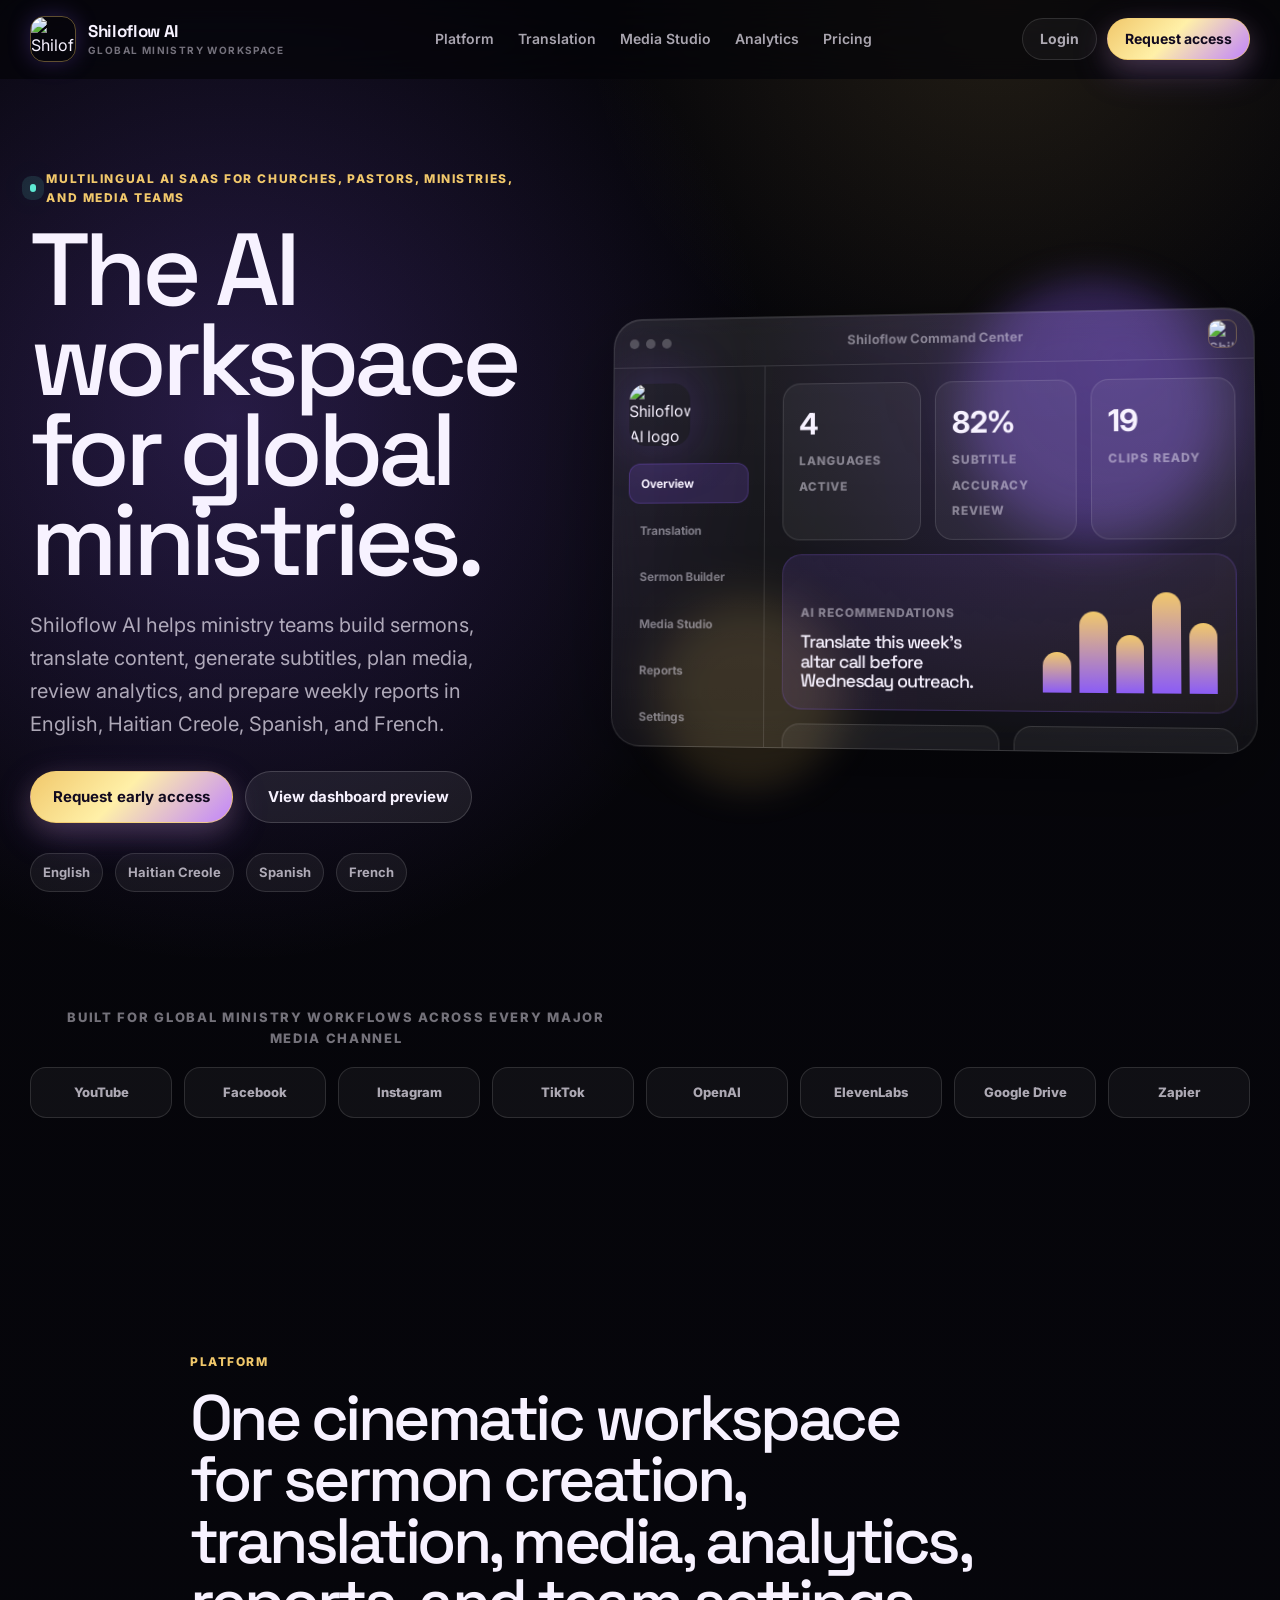
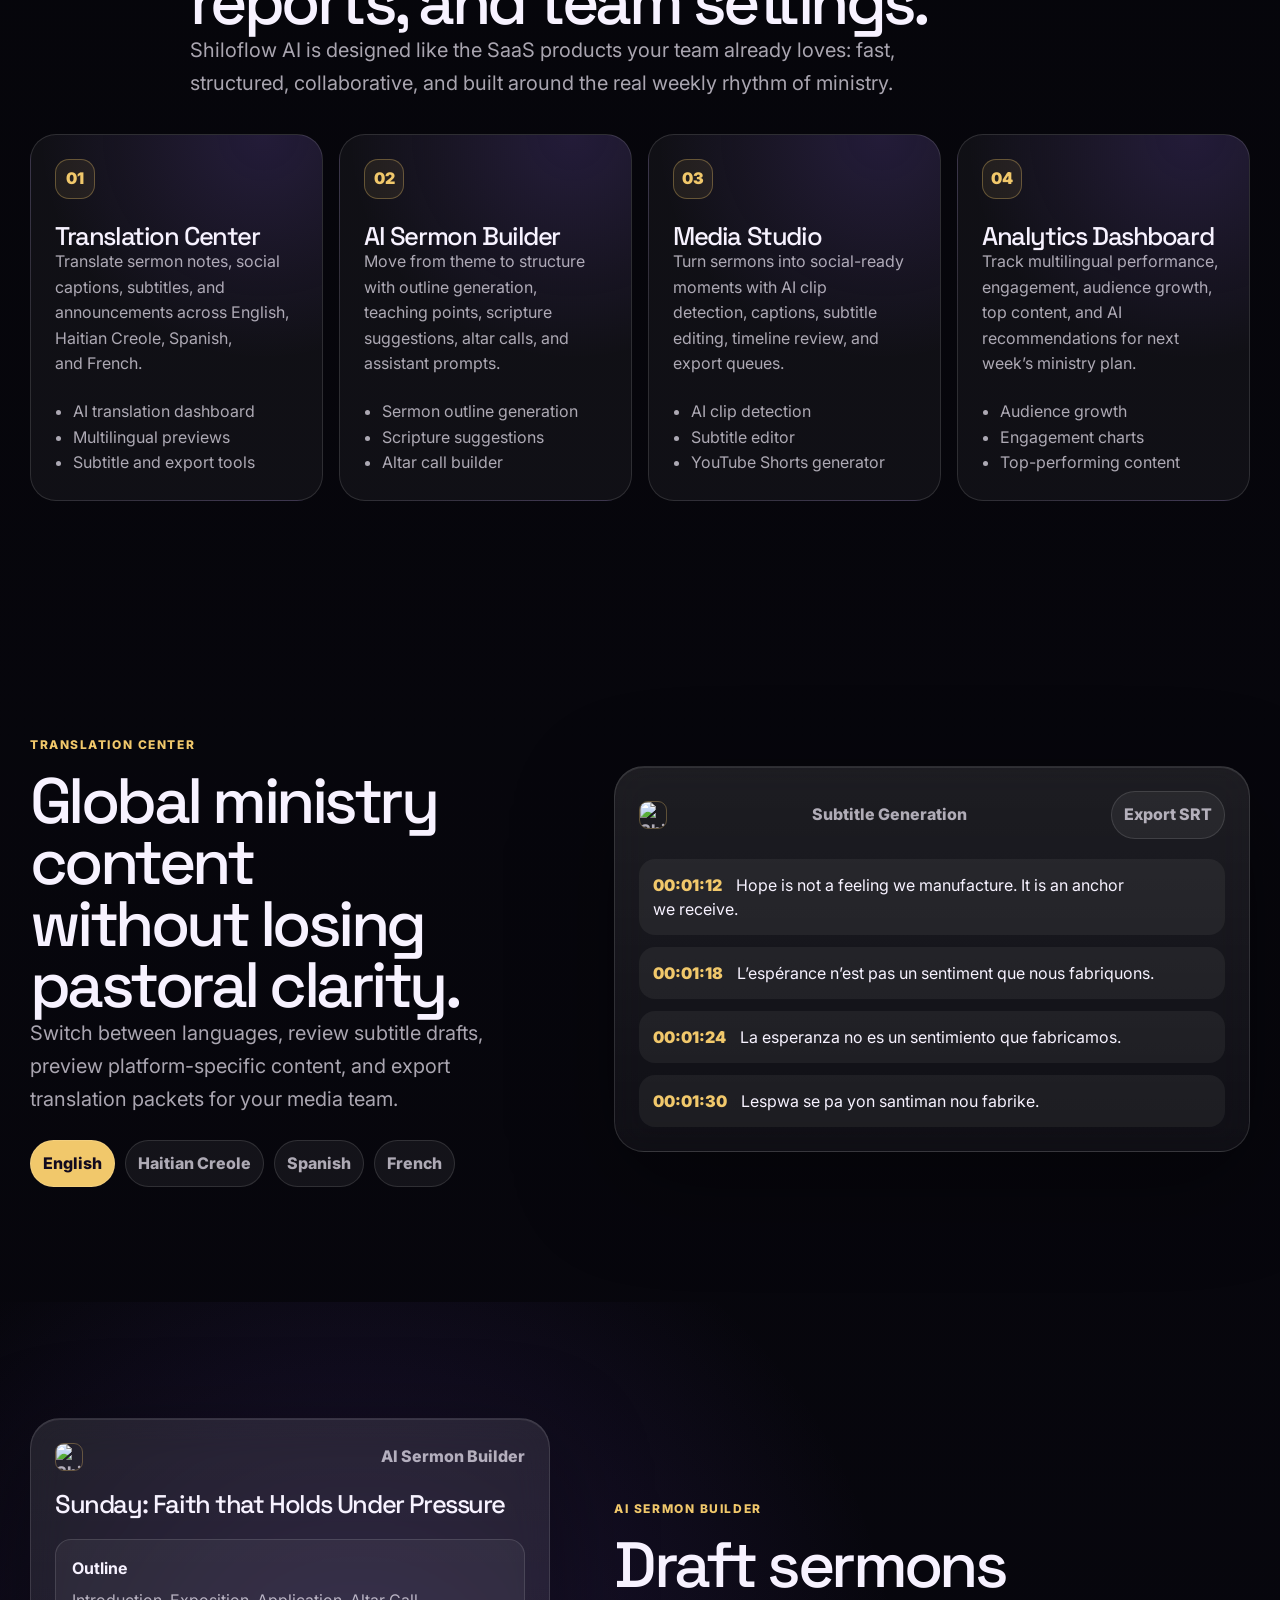
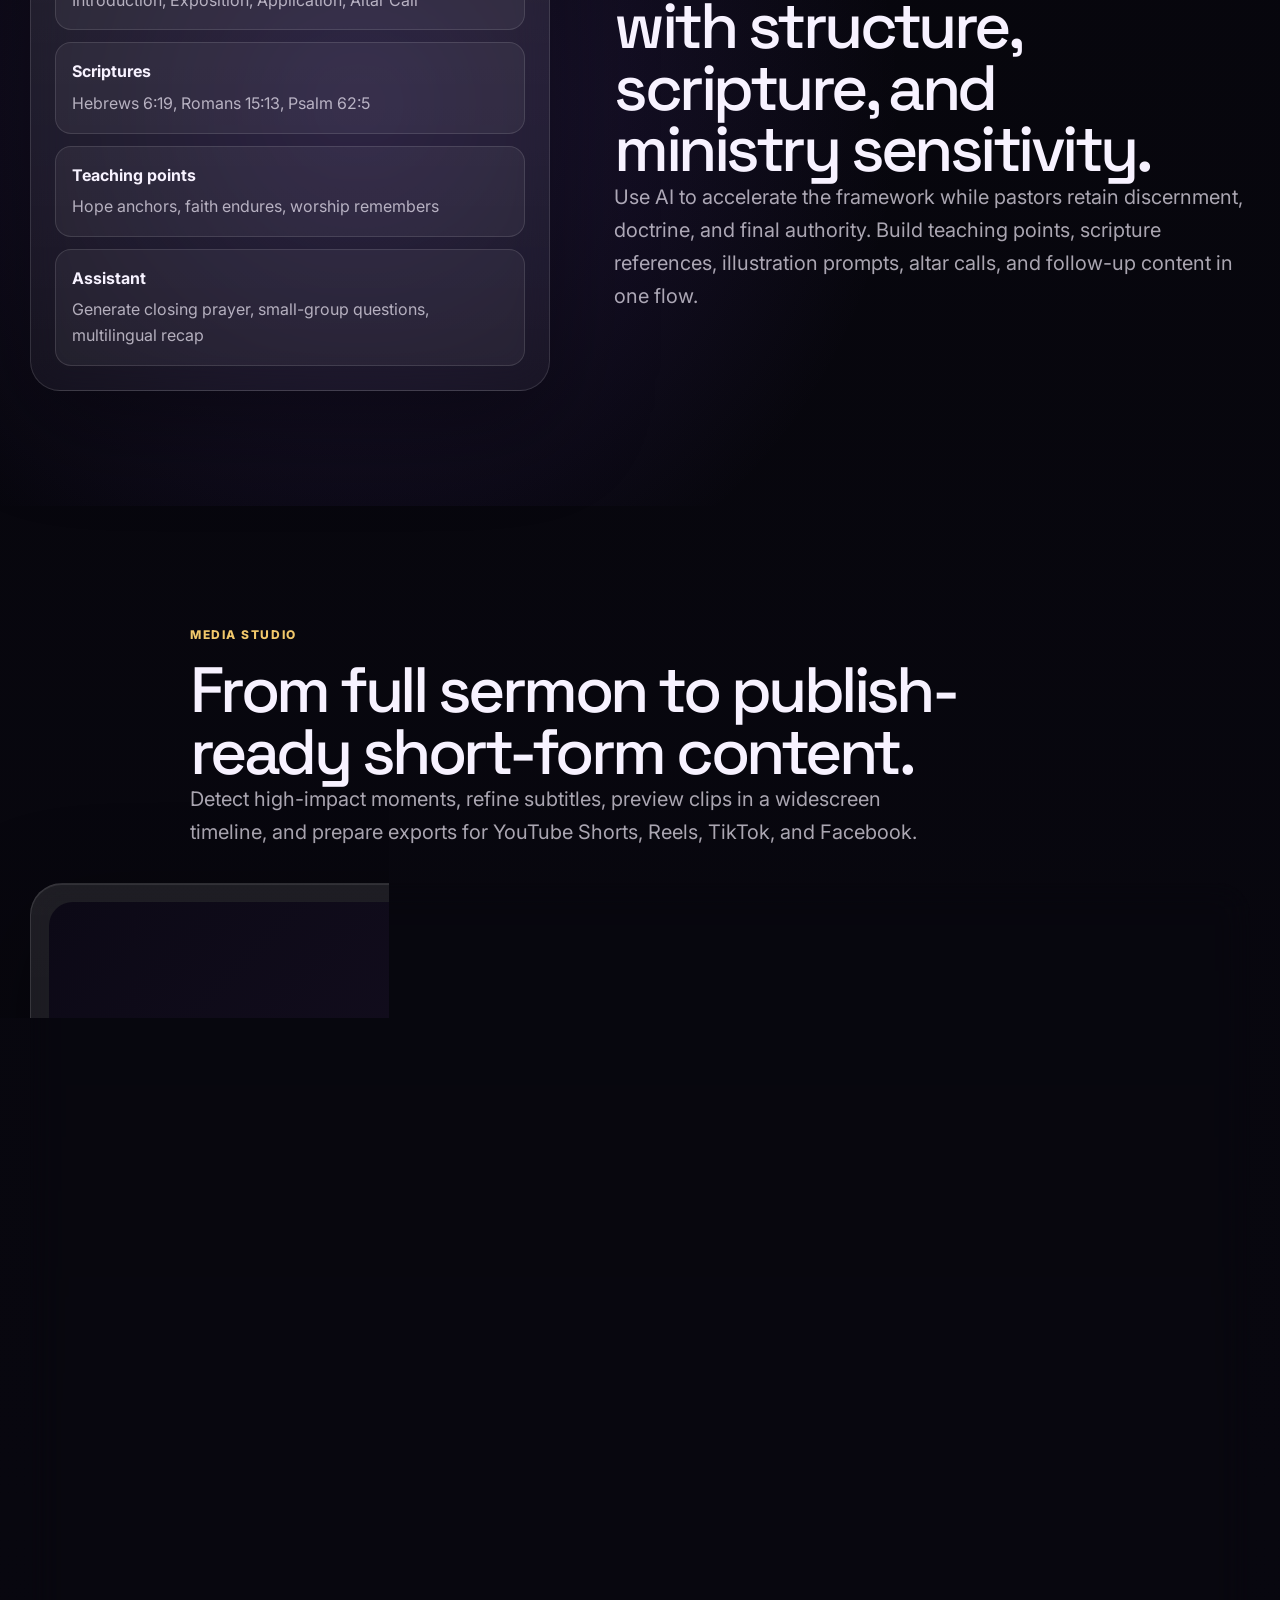
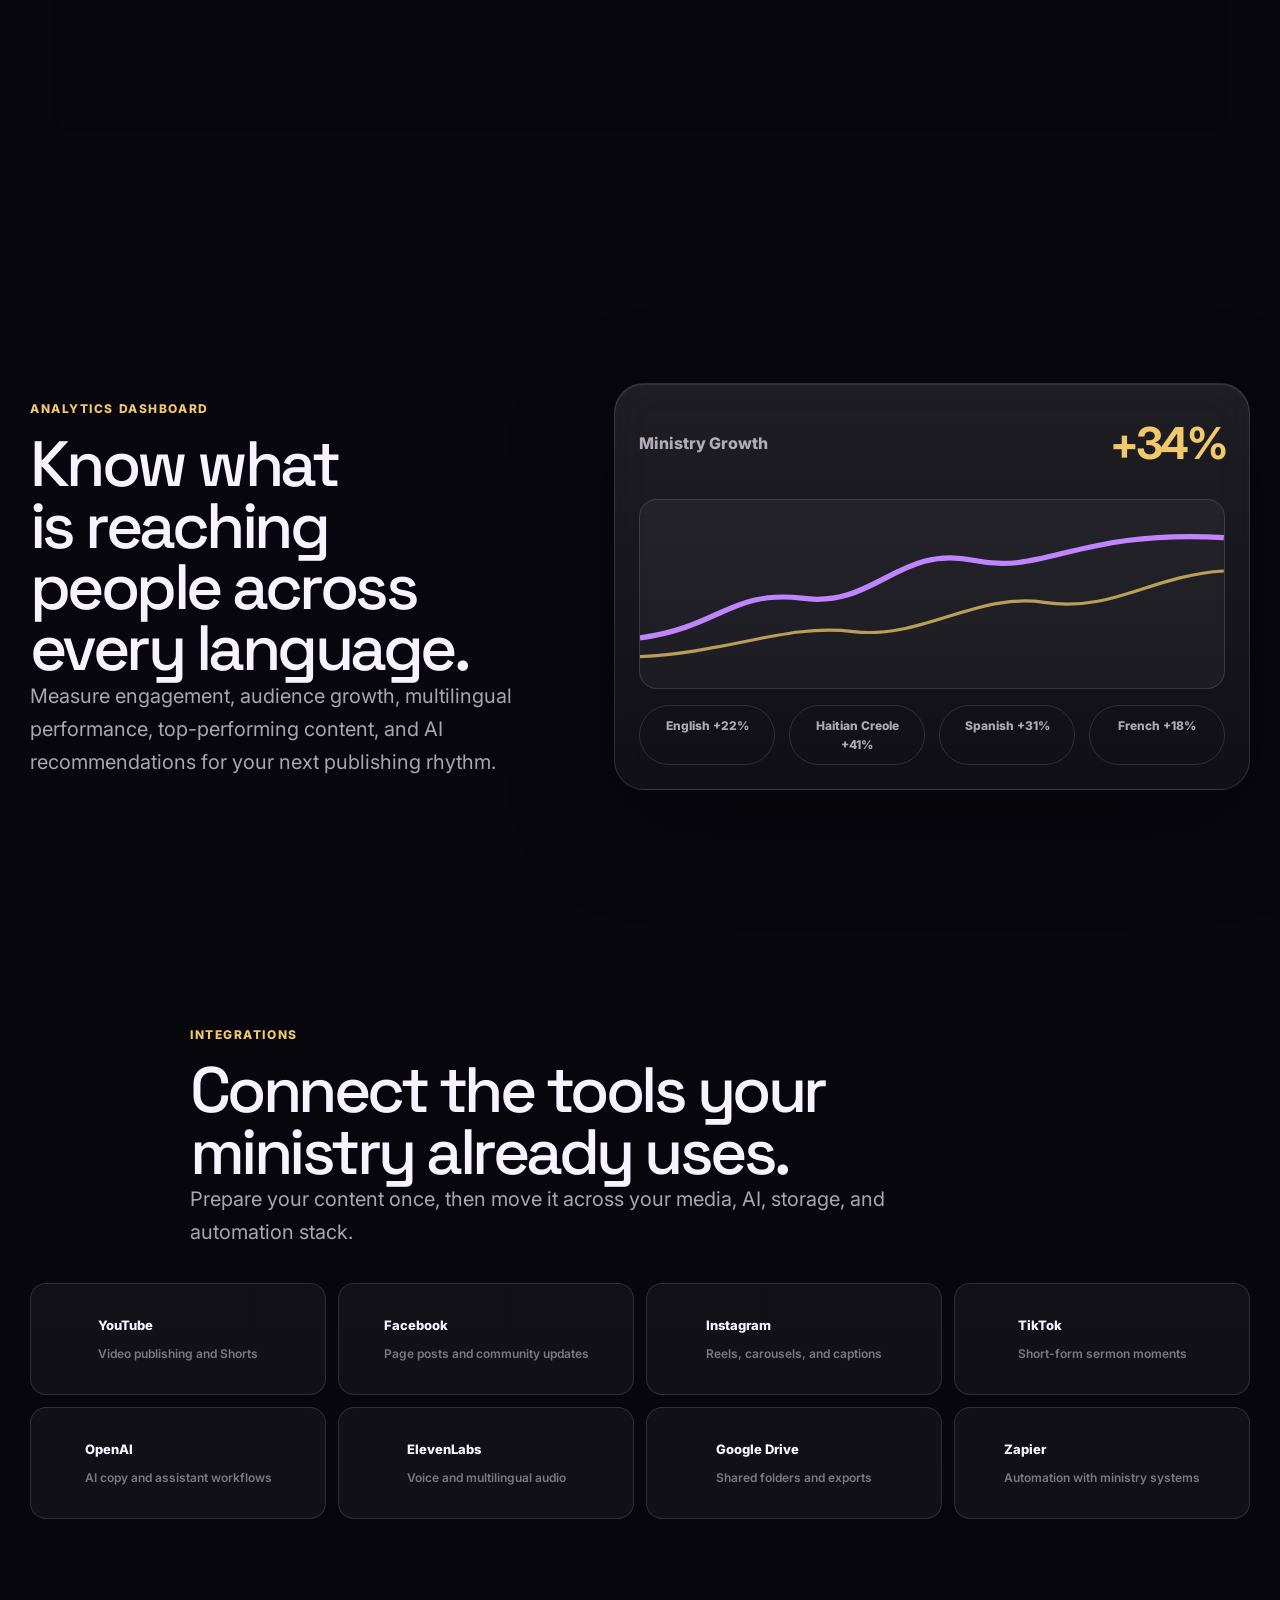
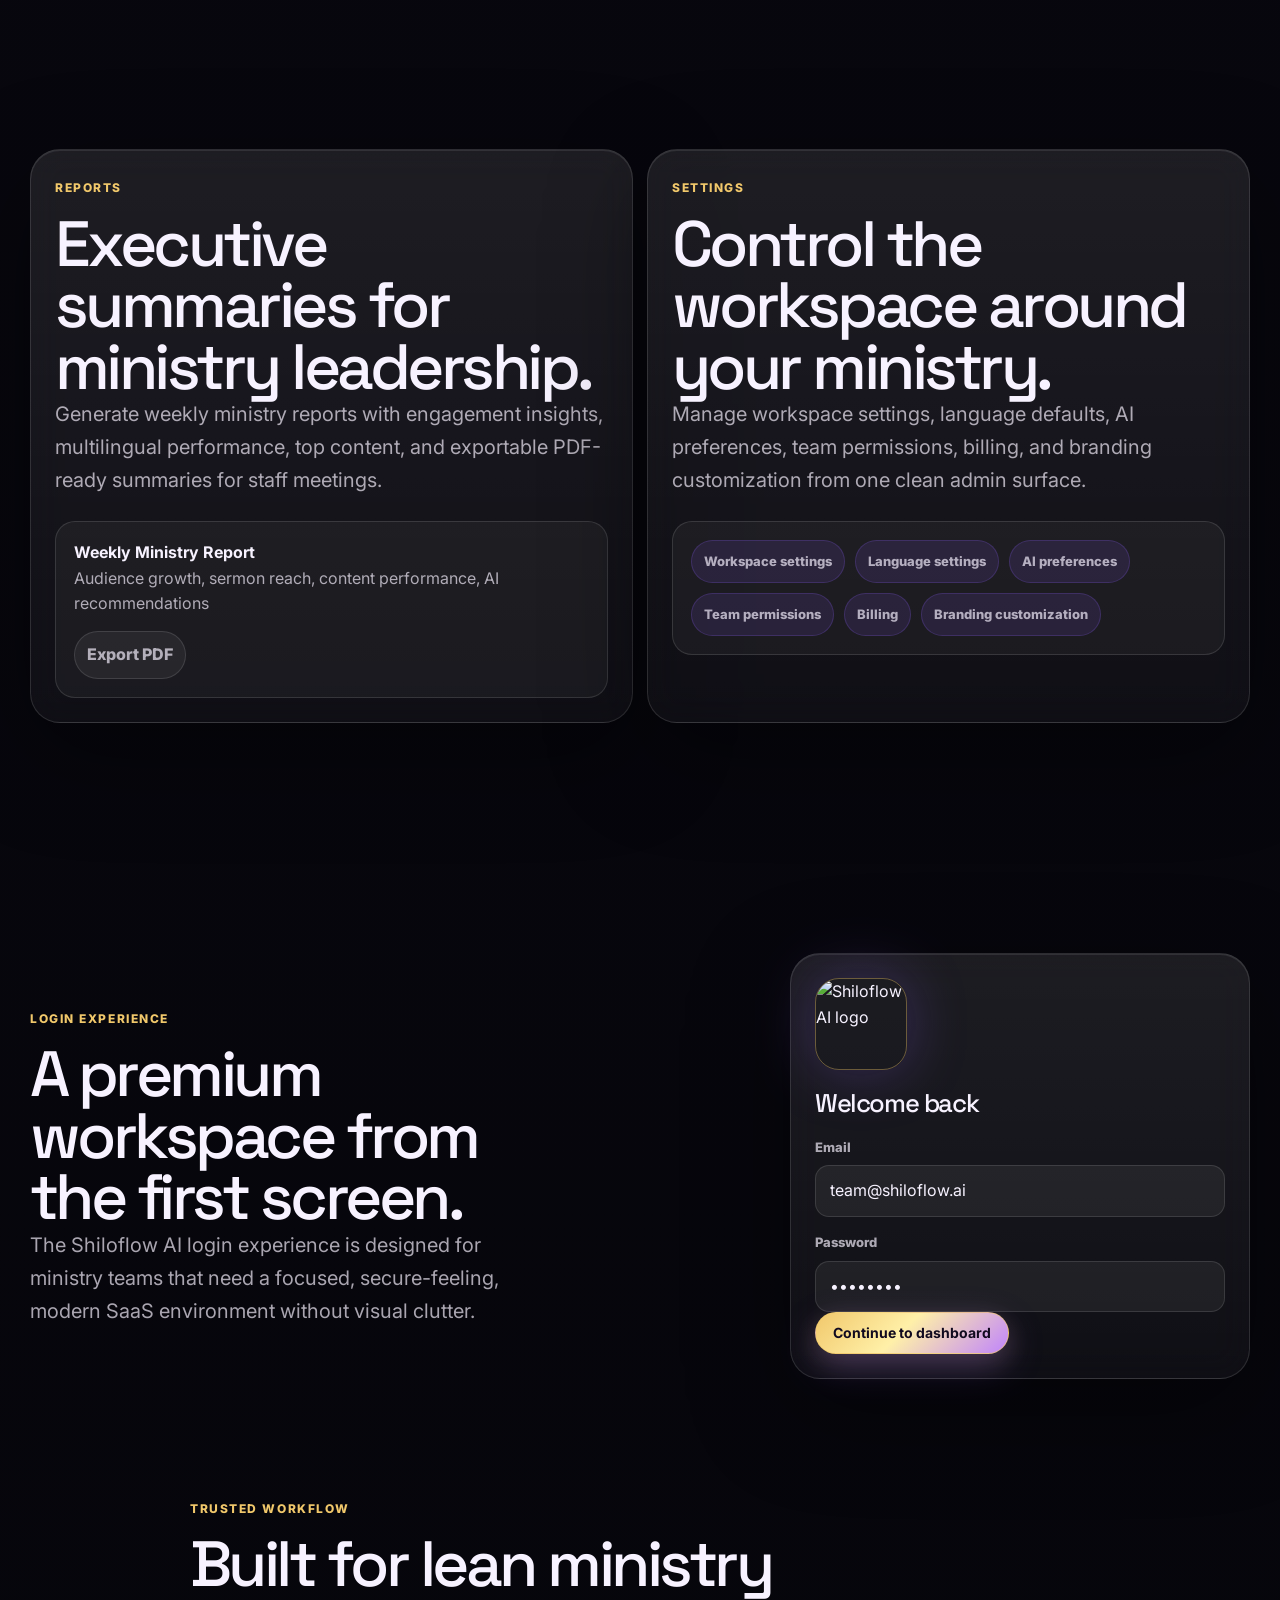
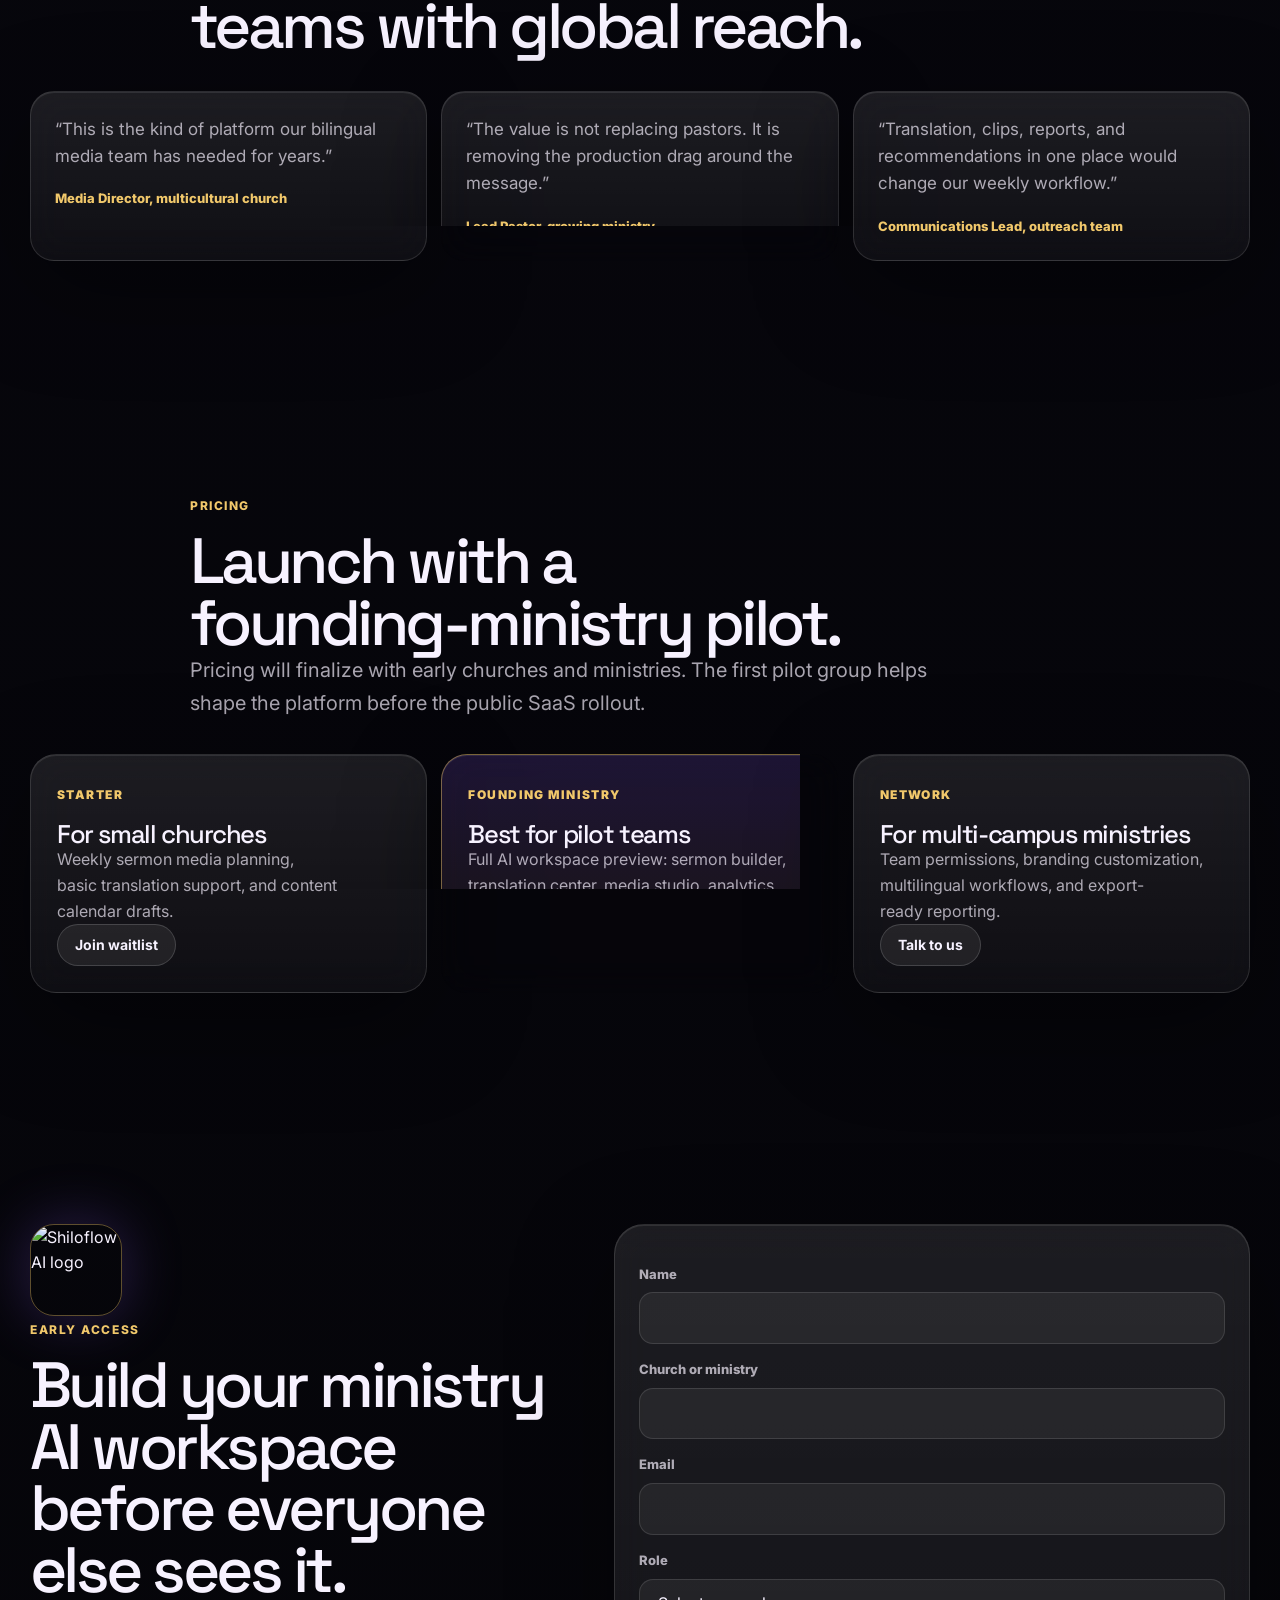
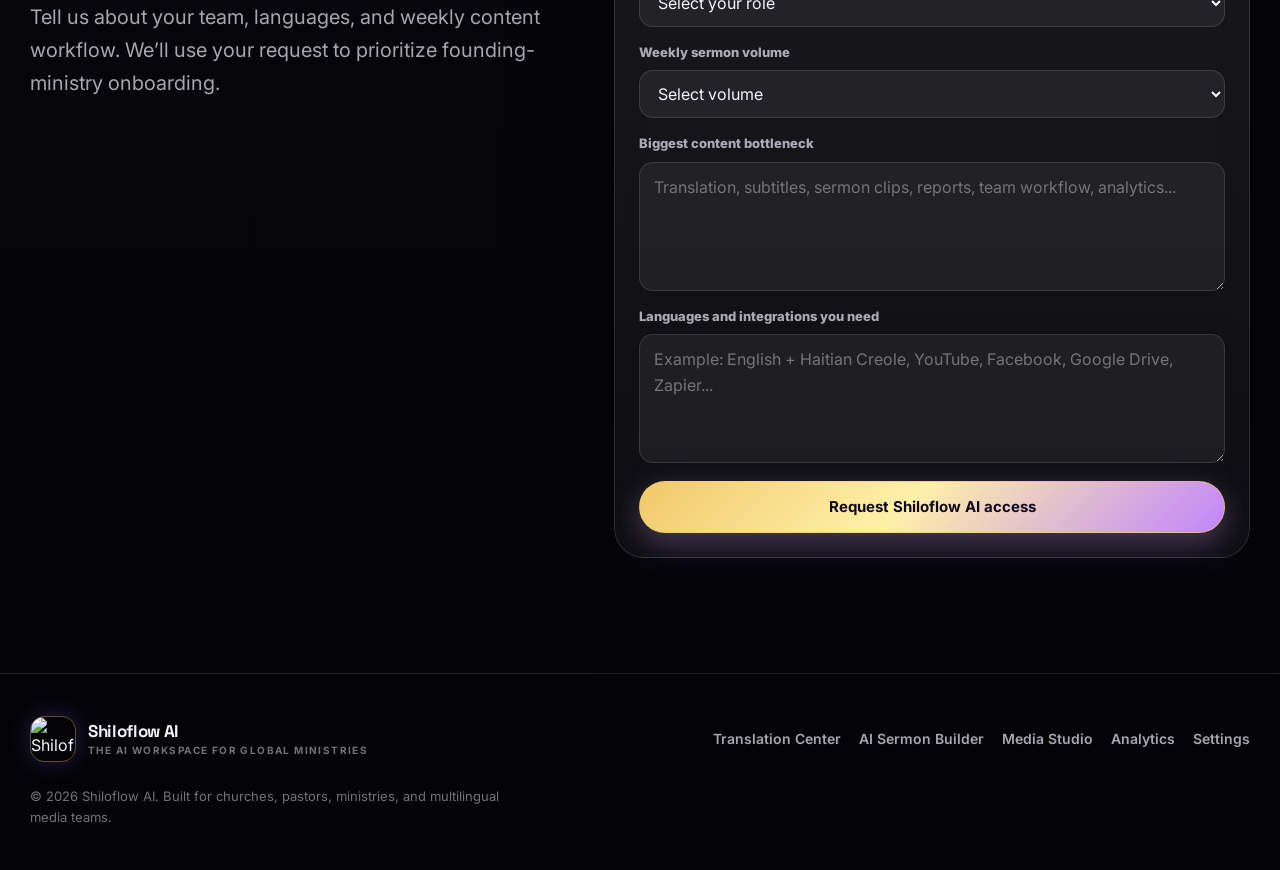
==== index.html @ 9926e029 "Add files via upload" ====
<!doctype html>
<html lang="en" data-theme="dark">
  <head>
    <meta charset="utf-8" />
    <meta name="viewport" content="width=device-width, initial-scale=1, viewport-fit=cover" />
    <meta name="color-scheme" content="dark" />

    <title>Shiloflow AI — The AI Workspace for Global Ministries</title>
    <meta
      name="description"
      content="Shiloflow AI is a premium multilingual AI SaaS platform for churches, pastors, ministries, and media teams."
    />
    <meta name="theme-color" content="#050509" />

    <meta property="og:type" content="website" />
    <meta property="og:title" content="Shiloflow AI" />
    <meta property="og:description" content="The AI workspace for global ministries: sermons, translation, media, analytics, reports, and integrations." />
    <meta property="og:image" content="./assets/shiloflow-logo.jpeg" />
    <meta property="og:locale" content="en_US" />
    <meta name="twitter:card" content="summary_large_image" />
    <meta name="twitter:title" content="Shiloflow AI" />
    <meta name="twitter:description" content="Premium multilingual AI SaaS for churches, pastors, ministries, and media teams." />
    <meta name="twitter:image" content="./assets/shiloflow-logo.jpeg" />

    <link rel="icon" type="image/jpeg" href="./assets/shiloflow-logo.jpeg" />

    <link rel="preconnect" href="https://fonts.googleapis.com" />
    <link rel="preconnect" href="https://fonts.gstatic.com" crossorigin />
    <link
      rel="stylesheet"
      href="https://fonts.googleapis.com/css2?family=Inter:wght@400;500;600;700;800&family=Space+Grotesk:wght@500;600;700&display=swap"
    />

    <link rel="stylesheet" href="./base.css" />
    <link rel="stylesheet" href="./style.css" />

    <script type="application/ld+json">
      {
        "@context": "https://schema.org",
        "@type": "SoftwareApplication",
        "name": "Shiloflow AI",
        "applicationCategory": "BusinessApplication",
        "description": "A multilingual AI workspace for churches, pastors, ministries, and media teams.",
        "operatingSystem": "Web",
        "audience": {
          "@type": "Audience",
          "audienceType": "Churches, pastors, ministries, and multilingual media teams"
        }
      }
    </script>
  </head>

  <body>
    <a href="#request" class="skip-link">Skip to request access</a>

    <div class="loading-screen" data-loader aria-hidden="true">
      <img src="./assets/shiloflow-logo.jpeg" alt="" />
      <span>Loading Shiloflow AI</span>
    </div>

    <header class="site-header" id="site-header">
      <div class="shell">
        <nav class="nav" aria-label="Primary navigation">
          <a href="#top" class="brand" aria-label="Shiloflow AI home" data-testid="link-brand-home">
            <img src="./assets/shiloflow-logo.jpeg" alt="Shiloflow AI logo" class="brand-logo" />
            <span>
              Shiloflow AI
              <small>Global ministry workspace</small>
            </span>
          </a>

          <div class="nav-links" aria-label="Product sections">
            <a href="#platform">Platform</a>
            <a href="#translation">Translation</a>
            <a href="#studio">Media Studio</a>
            <a href="#analytics">Analytics</a>
            <a href="#pricing">Pricing</a>
          </div>

          <div class="nav-actions">
            <a href="#login" class="btn btn--ghost" data-testid="link-login">Login</a>
            <a href="#request" class="btn btn--primary" data-testid="link-request-access">Request access</a>
          </div>
        </nav>
      </div>
    </header>

    <main id="top">
      <section class="hero section">
        <div class="shell hero-grid">
          <div class="hero-copy reveal">
            <div class="eyebrow">
              <span class="pulse"></span>
              Multilingual AI SaaS for churches, pastors, ministries, and media teams
            </div>
            <h1>The AI workspace for global ministries.</h1>
            <p class="hero-lede">
              Shiloflow AI helps ministry teams build sermons, translate content, generate subtitles, plan media, review analytics, and prepare weekly reports in English, Haitian Creole, Spanish, and French.
            </p>
            <div class="hero-actions">
              <a class="btn btn--primary btn--lg" href="#request" data-testid="button-hero-request">Request early access</a>
              <a class="btn btn--glass btn--lg" href="#dashboard" data-testid="button-hero-preview">View dashboard preview</a>
            </div>
            <div class="language-row" aria-label="Supported languages">
              <span>English</span>
              <span>Haitian Creole</span>
              <span>Spanish</span>
              <span>French</span>
            </div>
          </div>

          <div class="hero-visual reveal" id="dashboard" aria-label="Shiloflow AI dashboard preview">
            <div class="orb orb--purple"></div>
            <div class="orb orb--gold"></div>
            <div class="dashboard-frame">
              <div class="frame-topbar">
                <div class="window-dots"><i></i><i></i><i></i></div>
                <span>Shiloflow Command Center</span>
                <img src="./assets/shiloflow-logo.jpeg" alt="Shiloflow AI logo" class="mini-logo" />
              </div>
              <div class="dashboard-layout">
                <aside class="sidebar">
                  <img src="./assets/shiloflow-logo.jpeg" alt="Shiloflow AI logo" class="sidebar-logo" />
                  <nav>
                    <span class="active">Overview</span>
                    <span>Translation</span>
                    <span>Sermon Builder</span>
                    <span>Media Studio</span>
                    <span>Reports</span>
                    <span>Settings</span>
                  </nav>
                </aside>
                <div class="dashboard-main">
                  <div class="metric-row">
                    <article><b>4</b><span>Languages active</span></article>
                    <article><b>82%</b><span>Subtitle accuracy review</span></article>
                    <article><b>19</b><span>Clips ready</span></article>
                  </div>
                  <div class="wide-panel">
                    <div>
                      <span class="panel-kicker">AI recommendations</span>
                      <h3>Translate this week’s altar call before Wednesday outreach.</h3>
                    </div>
                    <div class="chart-bars" aria-hidden="true">
                      <i style="height:34%"></i><i style="height:68%"></i><i style="height:48%"></i><i style="height:84%"></i><i style="height:58%"></i>
                    </div>
                  </div>
                  <div class="content-grid">
                    <article class="glass-card">
                      <span>Next Sermon</span>
                      <b>Anchored in Hope</b>
                      <p>Outline, scripture suggestions, and teaching points generated.</p>
                    </article>
                    <article class="glass-card">
                      <span>Media Queue</span>
                      <b>7 exports</b>
                      <p>Shorts, Reels, subtitles, descriptions, and thumbnails.</p>
                    </article>
                  </div>
                </div>
              </div>
            </div>
          </div>
        </div>
      </section>

      <section class="section logos">
        <div class="shell">
          <p>Built for global ministry workflows across every major media channel</p>
          <div class="integration-strip" aria-label="Supported integrations">
            <span>YouTube</span><span>Facebook</span><span>Instagram</span><span>TikTok</span><span>OpenAI</span><span>ElevenLabs</span><span>Google Drive</span><span>Zapier</span>
          </div>
        </div>
      </section>

      <section class="section" id="platform">
        <div class="shell section-heading reveal">
          <span class="eyebrow">Platform</span>
          <h2>One cinematic workspace for sermon creation, translation, media, analytics, reports, and team settings.</h2>
          <p>Shiloflow AI is designed like the SaaS products your team already loves: fast, structured, collaborative, and built around the real weekly rhythm of ministry.</p>
        </div>

        <div class="shell feature-grid">
          <article class="feature-card reveal">
            <span class="feature-icon">01</span>
            <h3>Translation Center</h3>
            <p>Translate sermon notes, social captions, subtitles, and announcements across English, Haitian Creole, Spanish, and French.</p>
            <ul><li>AI translation dashboard</li><li>Multilingual previews</li><li>Subtitle and export tools</li></ul>
          </article>
          <article class="feature-card reveal">
            <span class="feature-icon">02</span>
            <h3>AI Sermon Builder</h3>
            <p>Move from theme to structure with outline generation, teaching points, scripture suggestions, altar calls, and assistant prompts.</p>
            <ul><li>Sermon outline generation</li><li>Scripture suggestions</li><li>Altar call builder</li></ul>
          </article>
          <article class="feature-card reveal">
            <span class="feature-icon">03</span>
            <h3>Media Studio</h3>
            <p>Turn sermons into social-ready moments with AI clip detection, captions, subtitle editing, timeline review, and export queues.</p>
            <ul><li>AI clip detection</li><li>Subtitle editor</li><li>YouTube Shorts generator</li></ul>
          </article>
          <article class="feature-card reveal">
            <span class="feature-icon">04</span>
            <h3>Analytics Dashboard</h3>
            <p>Track multilingual performance, engagement, audience growth, top content, and AI recommendations for next week’s ministry plan.</p>
            <ul><li>Audience growth</li><li>Engagement charts</li><li>Top-performing content</li></ul>
          </article>
        </div>
      </section>

      <section class="section product-showcase" id="translation">
        <div class="shell showcase-grid">
          <div class="showcase-copy reveal">
            <span class="eyebrow">Translation Center</span>
            <h2>Global ministry content without losing pastoral clarity.</h2>
            <p>Switch between languages, review subtitle drafts, preview platform-specific content, and export translation packets for your media team.</p>
            <div class="tab-row" role="tablist" aria-label="Language previews">
              <button class="active" type="button" data-testid="tab-english">English</button>
              <button type="button" data-testid="tab-creole">Haitian Creole</button>
              <button type="button" data-testid="tab-spanish">Spanish</button>
              <button type="button" data-testid="tab-french">French</button>
            </div>
          </div>
          <div class="translation-panel reveal">
            <div class="panel-header">
              <img src="./assets/shiloflow-logo.jpeg" alt="Shiloflow AI logo" class="mini-logo" />
              <span>Subtitle Generation</span>
              <button type="button" data-testid="button-export-subtitles">Export SRT</button>
            </div>
            <div class="subtitle-lines">
              <p><time>00:01:12</time> Hope is not a feeling we manufacture. It is an anchor we receive.</p>
              <p><time>00:01:18</time> L’espérance n’est pas un sentiment que nous fabriquons.</p>
              <p><time>00:01:24</time> La esperanza no es un sentimiento que fabricamos.</p>
              <p><time>00:01:30</time> Lespwa se pa yon santiman nou fabrike.</p>
            </div>
          </div>
        </div>
      </section>

      <section class="section split-dark" id="sermon-builder">
        <div class="shell split-grid">
          <div class="builder-card reveal">
            <div class="card-top">
              <img src="./assets/shiloflow-logo.jpeg" alt="Shiloflow AI logo" class="mini-logo" />
              <span>AI Sermon Builder</span>
            </div>
            <h3>Sunday: Faith that Holds Under Pressure</h3>
            <div class="builder-list">
              <p><b>Outline</b><span>Introduction, Exposition, Application, Altar Call</span></p>
              <p><b>Scriptures</b><span>Hebrews 6:19, Romans 15:13, Psalm 62:5</span></p>
              <p><b>Teaching points</b><span>Hope anchors, faith endures, worship remembers</span></p>
              <p><b>Assistant</b><span>Generate closing prayer, small-group questions, multilingual recap</span></p>
            </div>
          </div>
          <div class="showcase-copy reveal">
            <span class="eyebrow">AI Sermon Builder</span>
            <h2>Draft sermons with structure, scripture, and ministry sensitivity.</h2>
            <p>Use AI to accelerate the framework while pastors retain discernment, doctrine, and final authority. Build teaching points, scripture references, illustration prompts, altar calls, and follow-up content in one flow.</p>
          </div>
        </div>
      </section>

      <section class="section" id="studio">
        <div class="shell section-heading reveal">
          <span class="eyebrow">Media Studio</span>
          <h2>From full sermon to publish-ready short-form content.</h2>
          <p>Detect high-impact moments, refine subtitles, preview clips in a widescreen timeline, and prepare exports for YouTube Shorts, Reels, TikTok, and Facebook.</p>
        </div>
        <div class="shell media-studio reveal">
          <div class="video-stage">
            <div class="play-button"></div>
            <span>Clip Preview · 16:9</span>
          </div>
          <div class="timeline">
            <span style="width:18%"></span><span style="width:26%"></span><span style="width:14%"></span><span style="width:30%"></span>
          </div>
          <div class="studio-tools">
            <article><b>AI clip detection</b><p>Find testimony, illustration, scripture, and altar-call moments.</p></article>
            <article><b>Subtitle editor</b><p>Review lines, speaker breaks, language variants, and timing.</p></article>
            <article><b>Export tools</b><p>Generate Shorts captions, thumbnails, descriptions, and channel packets.</p></article>
          </div>
        </div>
      </section>

      <section class="section analytics" id="analytics">
        <div class="shell analytics-grid">
          <div class="showcase-copy reveal">
            <span class="eyebrow">Analytics Dashboard</span>
            <h2>Know what is reaching people across every language.</h2>
            <p>Measure engagement, audience growth, multilingual performance, top-performing content, and AI recommendations for your next publishing rhythm.</p>
          </div>
          <div class="analytics-panel reveal">
            <div class="analytics-top">
              <span>Ministry Growth</span>
              <b>+34%</b>
            </div>
            <div class="line-chart" aria-hidden="true">
              <svg viewBox="0 0 520 180" preserveAspectRatio="none">
                <path d="M0 132 C70 122 82 86 144 94 C210 104 230 42 298 58 C360 72 390 28 520 36" />
                <path class="gold-line" d="M0 150 C80 146 130 118 190 126 C250 134 300 88 360 98 C420 108 456 72 520 68" />
              </svg>
            </div>
            <div class="analytics-tags">
              <span>English +22%</span><span>Haitian Creole +41%</span><span>Spanish +31%</span><span>French +18%</span>
            </div>
          </div>
        </div>
      </section>

      <section class="section" id="integrations">
        <div class="shell section-heading reveal">
          <span class="eyebrow">Integrations</span>
          <h2>Connect the tools your ministry already uses.</h2>
          <p>Prepare your content once, then move it across your media, AI, storage, and automation stack.</p>
        </div>
        <div class="shell integration-grid">
          <article>YouTube<span>Video publishing and Shorts</span></article>
          <article>Facebook<span>Page posts and community updates</span></article>
          <article>Instagram<span>Reels, carousels, and captions</span></article>
          <article>TikTok<span>Short-form sermon moments</span></article>
          <article>OpenAI<span>AI copy and assistant workflows</span></article>
          <article>ElevenLabs<span>Voice and multilingual audio</span></article>
          <article>Google Drive<span>Shared folders and exports</span></article>
          <article>Zapier<span>Automation with ministry systems</span></article>
        </div>
      </section>

      <section class="section reports-settings">
        <div class="shell two-col">
          <article class="large-card reveal" id="reports">
            <span class="eyebrow">Reports</span>
            <h2>Executive summaries for ministry leadership.</h2>
            <p>Generate weekly ministry reports with engagement insights, multilingual performance, top content, and exportable PDF-ready summaries for staff meetings.</p>
            <div class="report-preview">
              <b>Weekly Ministry Report</b>
              <span>Audience growth, sermon reach, content performance, AI recommendations</span>
              <button type="button" data-testid="button-export-report">Export PDF</button>
            </div>
          </article>
          <article class="large-card reveal" id="settings">
            <span class="eyebrow">Settings</span>
            <h2>Control the workspace around your ministry.</h2>
            <p>Manage workspace settings, language defaults, AI preferences, team permissions, billing, and branding customization from one clean admin surface.</p>
            <div class="settings-list">
              <span>Workspace settings</span><span>Language settings</span><span>AI preferences</span><span>Team permissions</span><span>Billing</span><span>Branding customization</span>
            </div>
          </article>
        </div>
      </section>

      <section class="section login-section" id="login">
        <div class="shell login-grid">
          <div class="showcase-copy reveal">
            <span class="eyebrow">Login Experience</span>
            <h2>A premium workspace from the first screen.</h2>
            <p>The Shiloflow AI login experience is designed for ministry teams that need a focused, secure-feeling, modern SaaS environment without visual clutter.</p>
          </div>
          <form class="login-card reveal" aria-label="Login preview">
            <img src="./assets/shiloflow-logo.jpeg" alt="Shiloflow AI logo" class="login-logo" />
            <h3>Welcome back</h3>
            <label for="login-email">Email</label>
            <input id="login-email" type="email" value="team@shiloflow.ai" data-testid="input-login-email" />
            <label for="login-password">Password</label>
            <input id="login-password" type="password" value="password" data-testid="input-login-password" />
            <button type="button" class="btn btn--primary" data-testid="button-login-preview">Continue to dashboard</button>
          </form>
        </div>
      </section>

      <section class="section testimonials">
        <div class="shell section-heading reveal">
          <span class="eyebrow">Trusted workflow</span>
          <h2>Built for lean ministry teams with global reach.</h2>
        </div>
        <div class="shell testimonial-grid">
          <blockquote class="reveal">“This is the kind of platform our bilingual media team has needed for years.”<cite>Media Director, multicultural church</cite></blockquote>
          <blockquote class="reveal">“The value is not replacing pastors. It is removing the production drag around the message.”<cite>Lead Pastor, growing ministry</cite></blockquote>
          <blockquote class="reveal">“Translation, clips, reports, and recommendations in one place would change our weekly workflow.”<cite>Communications Lead, outreach team</cite></blockquote>
        </div>
      </section>

      <section class="section pricing" id="pricing">
        <div class="shell section-heading reveal">
          <span class="eyebrow">Pricing</span>
          <h2>Launch with a founding-ministry pilot.</h2>
          <p>Pricing will finalize with early churches and ministries. The first pilot group helps shape the platform before the public SaaS rollout.</p>
        </div>
        <div class="shell pricing-grid">
          <article class="price-card reveal">
            <span>Starter</span>
            <h3>For small churches</h3>
            <p>Weekly sermon media planning, basic translation support, and content calendar drafts.</p>
            <a href="#request" class="btn btn--glass">Join waitlist</a>
          </article>
          <article class="price-card featured reveal">
            <span>Founding Ministry</span>
            <h3>Best for pilot teams</h3>
            <p>Full AI workspace preview: sermon builder, translation center, media studio, analytics, reports, and guided onboarding.</p>
            <a href="#request" class="btn btn--primary">Request pilot access</a>
          </article>
          <article class="price-card reveal">
            <span>Network</span>
            <h3>For multi-campus ministries</h3>
            <p>Team permissions, branding customization, multilingual workflows, and export-ready reporting.</p>
            <a href="#request" class="btn btn--glass">Talk to us</a>
          </article>
        </div>
      </section>

      <section class="section cta-section" id="request">
        <div class="shell request-grid">
          <div class="cta-copy reveal">
            <img src="./assets/shiloflow-logo.jpeg" alt="Shiloflow AI logo" class="cta-logo" />
            <span class="eyebrow">Early access</span>
            <h2>Build your ministry AI workspace before everyone else sees it.</h2>
            <p>Tell us about your team, languages, and weekly content workflow. We’ll use your request to prioritize founding-ministry onboarding.</p>
          </div>
          <form class="request-form reveal" id="lead-form" data-testid="form-request-access">
            <div id="form-success" class="form-success" role="status">
              <strong>Request received.</strong> Your Shiloflow AI interest has been saved. No email has been sent automatically — we will reply personally.
            </div>
            <div id="form-error" class="form-error" role="alert">Please check the highlighted fields and try again.</div>

            <label for="name">Name</label>
            <input id="name" name="name" autocomplete="name" required data-testid="input-name" />

            <label for="church">Church or ministry</label>
            <input id="church" name="church" autocomplete="organization" required data-testid="input-church" />

            <label for="email">Email</label>
            <input id="email" name="email" type="email" autocomplete="email" required data-testid="input-email" />

            <label for="role">Role</label>
            <select id="role" name="role" required data-testid="select-role">
              <option value="">Select your role</option>
              <option>Pastor</option>
              <option>Media director</option>
              <option>Communications lead</option>
              <option>Ministry leader</option>
              <option>Other</option>
            </select>

            <label for="volume">Weekly sermon volume</label>
            <select id="volume" name="volume" required data-testid="select-volume">
              <option value="">Select volume</option>
              <option>1 sermon per week</option>
              <option>2–3 sermons per week</option>
              <option>4+ sermons per week</option>
              <option>Multi-campus / network</option>
            </select>

            <label for="bottleneck">Biggest content bottleneck</label>
            <textarea id="bottleneck" name="bottleneck" rows="4" required data-testid="textarea-bottleneck" placeholder="Translation, subtitles, sermon clips, reports, team workflow, analytics..."></textarea>

            <label for="notes">Languages and integrations you need</label>
            <textarea id="notes" name="sermon" rows="4" data-testid="textarea-notes" placeholder="Example: English + Haitian Creole, YouTube, Facebook, Google Drive, Zapier..."></textarea>

            <button type="submit" class="btn btn--primary btn--lg" data-testid="button-submit-request">Request Shiloflow AI access</button>
          </form>
        </div>
      </section>
    </main>

    <footer class="site-footer">
      <div class="shell footer-grid">
        <a href="#top" class="brand footer-brand" aria-label="Shiloflow AI home">
          <img src="./assets/shiloflow-logo.jpeg" alt="Shiloflow AI logo" class="brand-logo" />
          <span>
            Shiloflow AI
            <small>The AI workspace for global ministries</small>
          </span>
        </a>
        <div class="footer-links">
          <a href="#translation">Translation Center</a>
          <a href="#sermon-builder">AI Sermon Builder</a>
          <a href="#studio">Media Studio</a>
          <a href="#analytics">Analytics</a>
          <a href="#settings">Settings</a>
        </div>
        <p>© <span id="year"></span> Shiloflow AI. Built for churches, pastors, ministries, and multilingual media teams.</p>
      </div>
    </footer>

    <script src="./app.js"></script>
  <script data-pplx-inline-edit>
(function () {
  if (window === window.top) return;

  const allowedParentOrigins = ["https://www.perplexity.ai","https://perplexity.ai","https://testing.perplexity.ai","https://staging.perplexity.ai","https://*.preview.i.perplexity.ai","http://localhost:3000","http://127.0.0.1:3000","http://localhost:5173","http://127.0.0.1:5173"];
  const MAX_FONT_BYTES = 500 * 1024;
  const MAX_TOTAL_FONT_BYTES = 2 * 1024 * 1024;
  let scrollForwarding = false;
  let scrollRaf = 0;
  let trustedTopOrigin = null;

  // Allow entries like "https://*.preview.i.perplexity.ai" — the wildcard
  // matches a single DNS label (no dots), so "https://*.foo" cannot stretch
  // across multiple labels.
  function matchesAllowedOrigin(origin) {
    if (!origin) return false;
    for (const entry of allowedParentOrigins) {
      if (!entry.includes("*")) {
        if (entry === origin) return true;
        continue;
      }
      const pattern = new RegExp(
        "^" +
          entry.replace(/[.+?^${}()|[\]\\]/g, "\\$&").replace(/\*/g, "[^.]+") +
          "$",
      );
      if (pattern.test(origin)) return true;
    }
    return false;
  }

  // Trust decision: when the sender is same-origin-visible (event.origin is a
  // real origin like https://www.perplexity.ai) we trust event.origin directly.
  // When event.origin is "null" (opaque broker srcdoc), we fall back to the
  // broker's stamped `parentOrigin` to identify the top window. The fallback
  // is claim-only — we rely on the browser's native `targetOrigin` enforcement
  // on the response path (see postToTrustedTop) to ensure replies can't be
  // delivered to anyone but the actual top window of that claimed origin.
  function getTrustedParentOrigin(event) {
    const forwardedParentOrigin =
      typeof event.data.parentOrigin === "string" ? event.data.parentOrigin : null;
    const parentOrigin = event.origin === "null" ? forwardedParentOrigin : event.origin;
    return matchesAllowedOrigin(parentOrigin) ? parentOrigin : null;
  }

  // All responses go to window.top with targetOrigin = the allowlisted origin.
  // An attacker that iframes us inside their own null-origin broker can claim
  // any parentOrigin they like, but the browser will drop the reply whenever
  // the real top's origin doesn't match — so the screenshot never leaves.
  function postToTrustedTop(message) {
    if (!trustedTopOrigin) return;
    try {
      window.top.postMessage(message, trustedTopOrigin);
    } catch (_error) {}
  }

  function inlineAll(original, clone) {
    if (original.nodeType !== 1 || clone.nodeType !== 1) return;

    try {
      const computedStyle = getComputedStyle(original);
      // cssText on a computed style is the serialized declaration in modern
      // Chromium/Safari — a single read beats enumerating ~400 longhand
      // properties. Firefox returns "" here, so we fall back on empty.
      const serialized = computedStyle.cssText;
      if (serialized) {
        clone.style.cssText = serialized;
      } else {
        const parts = new Array(computedStyle.length);
        for (let index = 0; index < computedStyle.length; index += 1) {
          const property = computedStyle[index];
          parts[index] = `${property}:${computedStyle.getPropertyValue(property)};`;
        }
        clone.style.cssText = parts.join("");
      }
    } catch (_error) {}

    const originalChildren = original.children;
    const clonedChildren = clone.children;
    for (
      let index = 0;
      index < originalChildren.length && index < clonedChildren.length;
      index += 1
    ) {
      inlineAll(originalChildren[index], clonedChildren[index]);
    }
  }

  function extractFontUrl(srcValue) {
    const matches = [
      ...srcValue.matchAll(
        /url\(["']?([^"')]+)["']?\)(?:\s*format\(["']?([^"')]+)["']?\))?/gi,
      ),
    ];
    if (matches.length === 0) return null;
    const woff2 = matches.find((m) => m[2] && m[2].toLowerCase().includes("woff2"));
    if (woff2) return woff2[1];
    const woff = matches.find((m) => m[2] && m[2].toLowerCase().includes("woff"));
    if (woff) return woff[1];
    return matches[0][1];
  }

  // Cache resolved font URL -> data URI across captures. Fonts on a page
  // essentially never change, and a batch run emits multiple captures back to
  // back — without this we'd refetch + re-base64 every time.
  const fontDataUriCache = new Map();
  const SRC_DECLARATION_RE = /src\s*:\s*[^;}]+/i;

  async function fetchAsDataUri(url) {
    if (fontDataUriCache.has(url)) return fontDataUriCache.get(url);
    let dataUri = null;
    try {
      const response = await fetch(url, { mode: "cors", credentials: "omit" });
      if (response.ok) {
        const blob = await response.blob();
        if (blob.size <= MAX_FONT_BYTES) {
          dataUri = await new Promise((resolve) => {
            const reader = new FileReader();
            reader.onloadend = () =>
              resolve(typeof reader.result === "string" ? reader.result : null);
            reader.onerror = () => resolve(null);
            reader.readAsDataURL(blob);
          });
        }
      }
    } catch (_error) {
      dataUri = null;
    }
    fontDataUriCache.set(url, dataUri);
    return dataUri;
  }

  function collectFontFaceRuleTexts() {
    const rules = [];
    for (const sheet of document.styleSheets) {
      let cssRules;
      try {
        cssRules = sheet.cssRules;
      } catch (_error) {
        continue;
      }
      if (!cssRules) continue;
      for (const rule of cssRules) {
        const cssText = rule.cssText || "";
        if (cssText.startsWith("@font-face")) rules.push(cssText);
      }
    }
    return rules;
  }

  async function buildInlinedFontCss() {
    const ruleTexts = collectFontFaceRuleTexts();
    if (ruleTexts.length === 0) return null;

    const resolved = ruleTexts.map((cssText) => {
      if (!SRC_DECLARATION_RE.test(cssText)) return null;
      const srcMatch = cssText.match(/src\s*:\s*([^;}]+)[;}]/i);
      if (!srcMatch) return null;
      const url = extractFontUrl(srcMatch[1]);
      if (!url) return null;
      try {
        return { cssText, url: new URL(url, document.baseURI).href };
      } catch (_error) {
        return null;
      }
    });

    const dataUris = await Promise.all(
      resolved.map((entry) => (entry ? fetchAsDataUri(entry.url) : Promise.resolve(null))),
    );

    const inlined = [];
    let totalBytes = 0;
    for (let index = 0; index < resolved.length; index += 1) {
      const entry = resolved[index];
      const dataUri = dataUris[index];
      if (!entry || !dataUri) continue;
      const approxBytes = dataUri.length * 0.75;
      if (totalBytes + approxBytes > MAX_TOTAL_FONT_BYTES) break;
      totalBytes += approxBytes;
      inlined.push(entry.cssText.replace(SRC_DECLARATION_RE, `src: url("${dataUri}")`));
    }
    return inlined.length > 0 ? inlined.join("\n") : null;
  }

  function stripExternal(clone) {
    const images = clone.querySelectorAll("img");
    for (let index = 0; index < images.length; index += 1) {
      const src = images[index].getAttribute("src");
      if (src && !src.startsWith("data:")) images[index].removeAttribute("src");
    }

    const elements = clone.querySelectorAll("*");
    for (let index = 0; index < elements.length; index += 1) {
      const style = elements[index].style.cssText;
      if (style && style.includes("url(")) {
        elements[index].style.cssText = style.replace(
          /url\(["']?(?!data:)[^)"']*["']?\)/gi,
          "none",
        );
      }
    }
  }

  function emitScroll() {
    scrollRaf = 0;
    if (!scrollForwarding) return;
    postToTrustedTop({
      type: "INLINE_EDIT_SCROLL",
      scrollX: window.scrollX,
      scrollY: window.scrollY,
    });
  }

  window.addEventListener(
    "scroll",
    function () {
      if (!scrollForwarding || scrollRaf) return;
      scrollRaf = requestAnimationFrame(emitScroll);
    },
    { passive: true, capture: true },
  );

  async function handleCaptureRequest(event) {
    const requestId = event.data.requestId;
    const scrollX = window.scrollX;
    const scrollY = window.scrollY;
    const width = window.innerWidth;
    const height = window.innerHeight;

    function postResult(dataUrl) {
      postToTrustedTop({
        type: "INLINE_EDIT_SCREENSHOT_RESULT",
        requestId,
        dataUrl,
        scrollX,
        scrollY,
      });
    }

    try {
      // Wait for any pending web fonts to resolve so both inline metrics and
      // the @font-face inlining below see the same loaded faces.
      if (document.fonts && document.fonts.ready) {
        try {
          await document.fonts.ready;
        } catch (_error) {}
      }

      const clone = document.documentElement.cloneNode(true);
      inlineAll(document.documentElement, clone);

      const removedNodes = clone.querySelectorAll("script,link[rel=\"stylesheet\"],style");
      for (let index = 0; index < removedNodes.length; index += 1) {
        removedNodes[index].remove();
      }

      stripExternal(clone);

      // Re-embed web fonts as data-URI @font-face rules so the SVG rasterizer
      // can resolve them — external font URLs aren't fetched during
      // foreignObject rendering, which would otherwise force a fallback face
      // and change text metrics.
      const inlinedFontCss = await buildInlinedFontCss();
      if (inlinedFontCss) {
        const styleEl = document.createElement("style");
        styleEl.textContent = inlinedFontCss;
        const head = clone.querySelector("head");
        if (head) head.appendChild(styleEl);
        else clone.insertBefore(styleEl, clone.firstChild);
      }

      const html = new XMLSerializer().serializeToString(clone);
      const svg =
        `<svg xmlns="http://www.w3.org/2000/svg" width="${width}" height="${height}">` +
        '<foreignObject width="100%" height="100%">' +
        `<div xmlns="http://www.w3.org/1999/xhtml" style="width:${width}px;height:${height}px;overflow:hidden">` +
        `<div style="position:relative;left:-${scrollX}px;top:-${scrollY}px">` +
        html +
        "</div></div></foreignObject></svg>";
      const svgUrl = `data:image/svg+xml;charset=utf-8,${encodeURIComponent(svg)}`;
      const image = new Image();
      image.onload = function () {
        const canvas = document.createElement("canvas");
        canvas.width = width;
        canvas.height = height;
        canvas.getContext("2d").drawImage(image, 0, 0);
        postResult(canvas.toDataURL("image/png"));
      };
      image.onerror = function () {
        postResult(null);
      };
      image.src = svgUrl;
    } catch (_error) {
      postResult(null);
    }
  }

  window.addEventListener("message", function (event) {
    if (!event.data) return;
    // Only accept messages from the direct parent frame. Blocks sibling /
    // unrelated-window postMessage senders that could otherwise reach us.
    if (event.source !== window.parent) return;

    const trustedParentOrigin = getTrustedParentOrigin(event);
    if (!trustedParentOrigin) return;
    trustedTopOrigin = trustedParentOrigin;

    if (event.data.type === "INLINE_EDIT_SCROLL_START") {
      scrollForwarding = true;
      emitScroll();
      return;
    }

    if (event.data.type === "INLINE_EDIT_SCROLL_STOP") {
      scrollForwarding = false;
      if (scrollRaf) cancelAnimationFrame(scrollRaf);
      scrollRaf = 0;
      return;
    }

    if (event.data.type !== "INLINE_EDIT_CAPTURE_REQUEST") return;

    handleCaptureRequest(event);
  });
})();


</script></body>
</html>
---- base.css ----
/* base.css — reset, typography defaults, accessibility */
*, *::before, *::after { box-sizing: border-box; margin: 0; padding: 0; }

html {
  -moz-text-size-adjust: none;
  -webkit-text-size-adjust: none;
  text-size-adjust: none;
  -webkit-font-smoothing: antialiased;
  -moz-osx-font-smoothing: grayscale;
  text-rendering: optimizeLegibility;
  scroll-behavior: smooth;
  hanging-punctuation: first last;
  scroll-padding-top: var(--space-20);
}

body {
  min-height: 100dvh;
  line-height: 1.6;
  font-family: var(--font-body, system-ui, sans-serif);
  font-size: var(--text-base);
  color: var(--color-text);
  background-color: var(--color-bg);
  background-image:
    radial-gradient(1200px 600px at 85% -10%, color-mix(in oklab, var(--color-primary) 8%, transparent), transparent 60%),
    radial-gradient(900px 500px at -10% 10%, color-mix(in oklab, var(--color-accent) 7%, transparent), transparent 55%);
  background-attachment: fixed;
}

img, picture, video, canvas, svg { display: block; max-width: 100%; height: auto; }
ul[role='list'], ol[role='list'] { list-style: none; }

input, button, textarea, select { font: inherit; color: inherit; }

h1, h2, h3, h4, h5, h6 {
  text-wrap: balance;
  line-height: 1.12;
  font-family: var(--font-display);
  font-weight: 500;
  letter-spacing: -0.01em;
}

p, li, figcaption { text-wrap: pretty; max-width: 68ch; }

::selection {
  background: color-mix(in oklab, var(--color-primary) 28%, transparent);
  color: var(--color-text);
}

:focus-visible {
  outline: 2px solid var(--color-primary);
  outline-offset: 3px;
  border-radius: var(--radius-sm);
}

@media (prefers-reduced-motion: reduce) {
  *, *::before, *::after {
    animation-duration: 0.01ms !important;
    animation-iteration-count: 1 !important;
    transition-duration: 0.01ms !important;
    scroll-behavior: auto !important;
  }
}

button { cursor: pointer; background: none; border: none; color: inherit; }
table { border-collapse: collapse; width: 100%; }

a, button, [role='button'], input, textarea, select {
  transition:
    color var(--transition-interactive),
    background var(--transition-interactive),
    border-color var(--transition-interactive),
    box-shadow var(--transition-interactive),
    transform var(--transition-interactive);
}

.sr-only {
  position: absolute; width: 1px; height: 1px; padding: 0; margin: -1px;
  overflow: hidden; clip: rect(0,0,0,0); white-space: nowrap; border-width: 0;
}

.skip-link {
  position: absolute; top: -100px; left: var(--space-4);
  background: var(--color-text); color: var(--color-bg);
  padding: var(--space-2) var(--space-4); border-radius: var(--radius-md);
  z-index: 100;
}
.skip-link:focus { top: var(--space-4); }
---- style.css ----
:root {
  --bg: #050509;
  --bg-2: #08070f;
  --surface: rgba(255, 255, 255, 0.055);
  --surface-strong: rgba(255, 255, 255, 0.095);
  --surface-soft: rgba(155, 92, 255, 0.08);
  --border: rgba(255, 255, 255, 0.12);
  --border-strong: rgba(230, 196, 112, 0.34);
  --text: #f7f2ff;
  --muted: rgba(247, 242, 255, 0.68);
  --faint: rgba(247, 242, 255, 0.46);
  --purple: #8b5cf6;
  --purple-2: #c084fc;
  --purple-deep: #3d1b87;
  --gold: #f1c86b;
  --gold-2: #a87320;
  --success: #5eead4;
  --danger: #fb7185;
  --font-display: 'Space Grotesk', 'Inter', system-ui, sans-serif;
  --font-body: 'Inter', system-ui, sans-serif;
  --radius-sm: 10px;
  --radius-md: 16px;
  --radius-lg: 24px;
  --radius-xl: 34px;
  --shadow-glow: 0 0 60px rgba(139, 92, 246, 0.28);
  --shadow-gold: 0 0 38px rgba(241, 200, 107, 0.18);
  --ease: 220ms cubic-bezier(0.16, 1, 0.3, 1);
}

* { box-sizing: border-box; }

html {
  scroll-behavior: smooth;
  background: var(--bg);
}

body {
  min-height: 100vh;
  margin: 0;
  color: var(--text);
  font-family: var(--font-body);
  background:
    radial-gradient(circle at 18% 4%, rgba(139, 92, 246, 0.25), transparent 34rem),
    radial-gradient(circle at 78% 0%, rgba(241, 200, 107, 0.12), transparent 26rem),
    linear-gradient(180deg, #050509 0%, #08070f 45%, #050509 100%);
  overflow-x: hidden;
}

body::before {
  content: '';
  position: fixed;
  inset: 0;
  pointer-events: none;
  background-image:
    linear-gradient(rgba(255,255,255,.03) 1px, transparent 1px),
    linear-gradient(90deg, rgba(255,255,255,.025) 1px, transparent 1px);
  background-size: 72px 72px;
  mask-image: linear-gradient(to bottom, rgba(0,0,0,.9), transparent 72%);
  z-index: -1;
}

a { color: inherit; }

.skip-link {
  position: fixed;
  top: 12px;
  left: 12px;
  z-index: 1000;
  transform: translateY(-160%);
  background: var(--gold);
  color: #08070f;
  padding: 10px 14px;
  border-radius: 999px;
  font-weight: 700;
}

.skip-link:focus { transform: translateY(0); }

.loading-screen {
  position: fixed;
  inset: 0;
  z-index: 999;
  display: grid;
  place-items: center;
  gap: 16px;
  background: #050509;
  transition: opacity 480ms ease, visibility 480ms ease;
}

.loading-screen img {
  width: min(210px, 44vw);
  border-radius: 28px;
  box-shadow: var(--shadow-glow), var(--shadow-gold);
}

.loading-screen span {
  color: var(--muted);
  letter-spacing: .18em;
  text-transform: uppercase;
  font-size: 12px;
  font-weight: 700;
}

.loading-screen.is-hidden {
  opacity: 0;
  visibility: hidden;
}

.shell {
  width: min(100% - 40px, 1220px);
  margin-inline: auto;
}

.section {
  padding-block: clamp(72px, 9vw, 132px);
}

.site-header {
  position: sticky;
  top: 0;
  z-index: 100;
  backdrop-filter: blur(22px);
  background: rgba(5, 5, 9, 0.72);
  border-bottom: 1px solid transparent;
  transition: border-color var(--ease), background var(--ease);
}

.site-header.is-scrolled {
  border-bottom-color: var(--border);
  background: rgba(5, 5, 9, 0.88);
}

.nav {
  height: 78px;
  display: flex;
  align-items: center;
  justify-content: space-between;
  gap: 22px;
}

.brand {
  display: inline-flex;
  align-items: center;
  gap: 12px;
  text-decoration: none;
  min-width: max-content;
}

.brand-logo {
  width: 46px;
  height: 46px;
  object-fit: cover;
  border-radius: 14px;
  border: 1px solid rgba(241, 200, 107, 0.38);
  box-shadow: 0 0 22px rgba(139, 92, 246, 0.26);
}

.brand span {
  display: flex;
  flex-direction: column;
  font-family: var(--font-display);
  font-size: 17px;
  font-weight: 700;
  letter-spacing: -0.02em;
  line-height: 1;
}

.brand small {
  margin-top: 5px;
  color: var(--faint);
  font-family: var(--font-body);
  font-size: 10px;
  font-weight: 700;
  text-transform: uppercase;
  letter-spacing: .14em;
}

.nav-links {
  display: flex;
  gap: 24px;
  align-items: center;
}

.nav-links a,
.footer-links a {
  text-decoration: none;
  color: var(--muted);
  font-size: 14px;
  font-weight: 600;
  transition: color var(--ease);
}

.nav-links a:hover,
.footer-links a:hover { color: var(--text); }

.nav-actions {
  display: flex;
  gap: 10px;
  align-items: center;
}

.btn {
  display: inline-flex;
  align-items: center;
  justify-content: center;
  gap: 10px;
  min-height: 42px;
  border-radius: 999px;
  padding: 0 17px;
  border: 1px solid var(--border);
  text-decoration: none;
  font-weight: 700;
  font-size: 14px;
  cursor: pointer;
  transition: transform var(--ease), border-color var(--ease), background var(--ease), box-shadow var(--ease);
}

.btn:hover { transform: translateY(-1px); }

.btn--primary {
  color: #110a1f;
  border-color: rgba(241, 200, 107, .64);
  background: linear-gradient(135deg, var(--gold), #fff0a8 45%, var(--purple-2));
  box-shadow: 0 12px 36px rgba(139, 92, 246, 0.26), 0 8px 26px rgba(241, 200, 107, 0.16);
}

.btn--ghost {
  background: rgba(255, 255, 255, 0.04);
  color: var(--muted);
}

.btn--glass {
  background: rgba(255, 255, 255, 0.07);
  color: var(--text);
  border-color: rgba(255,255,255,.16);
}

.btn--lg {
  min-height: 52px;
  padding-inline: 22px;
  font-size: 15px;
}

.hero {
  min-height: calc(100vh - 78px);
  display: grid;
  align-items: center;
  padding-top: clamp(48px, 7vw, 96px);
}

.hero-grid {
  display: grid;
  grid-template-columns: minmax(0, 0.88fr) minmax(520px, 1.12fr);
  gap: clamp(34px, 5vw, 72px);
  align-items: center;
}

.eyebrow {
  display: inline-flex;
  align-items: center;
  gap: 10px;
  color: var(--gold);
  font-size: 12px;
  font-weight: 800;
  letter-spacing: .13em;
  text-transform: uppercase;
}

.pulse {
  width: 8px;
  height: 8px;
  border-radius: 999px;
  background: var(--success);
  box-shadow: 0 0 0 8px rgba(94, 234, 212, .12), 0 0 30px rgba(94, 234, 212, .45);
}

h1, h2, h3 {
  font-family: var(--font-display);
  letter-spacing: -0.055em;
  margin: 0;
}

h1 {
  max-width: 12ch;
  margin-top: 18px;
  font-size: clamp(56px, 8vw, 118px);
  line-height: .88;
}

h2 {
  font-size: clamp(34px, 5vw, 70px);
  line-height: .96;
}

h3 {
  font-size: clamp(22px, 2vw, 30px);
  line-height: 1.04;
}

.hero-lede,
.section-heading p,
.showcase-copy p,
.cta-copy p,
.large-card p {
  color: var(--muted);
  font-size: clamp(17px, 1.6vw, 20px);
  line-height: 1.65;
}

.hero-lede {
  max-width: 680px;
  margin: 24px 0 0;
}

.hero-actions,
.language-row {
  display: flex;
  flex-wrap: wrap;
  gap: 12px;
  margin-top: 30px;
}

.language-row span {
  padding: 8px 12px;
  border-radius: 999px;
  color: var(--muted);
  background: rgba(255,255,255,.055);
  border: 1px solid var(--border);
  font-size: 13px;
  font-weight: 700;
}

.hero-visual {
  position: relative;
  perspective: 1400px;
}

.orb {
  position: absolute;
  border-radius: 999px;
  filter: blur(18px);
  pointer-events: none;
}

.orb--purple {
  width: 260px;
  height: 260px;
  right: 4%;
  top: -7%;
  background: rgba(139, 92, 246, .34);
}

.orb--gold {
  width: 190px;
  height: 190px;
  left: 8%;
  bottom: -9%;
  background: rgba(241, 200, 107, .18);
}

.dashboard-frame,
.translation-panel,
.builder-card,
.media-studio,
.analytics-panel,
.large-card,
.login-card,
.request-form,
.price-card,
.testimonial-grid blockquote {
  border: 1px solid var(--border);
  background: linear-gradient(180deg, rgba(255,255,255,.095), rgba(255,255,255,.038));
  box-shadow: inset 0 1px 0 rgba(255,255,255,.09), 0 30px 100px rgba(0,0,0,.38);
  backdrop-filter: blur(18px);
}

.dashboard-frame {
  position: relative;
  overflow: hidden;
  border-radius: 30px;
  aspect-ratio: 16 / 10.8;
  transform: rotateX(2deg) rotateY(-6deg);
}

.dashboard-frame::before {
  content: '';
  position: absolute;
  inset: -1px;
  pointer-events: none;
  background: radial-gradient(circle at 80% 12%, rgba(139, 92, 246, .22), transparent 24rem);
}

.frame-topbar {
  position: relative;
  height: 50px;
  display: flex;
  align-items: center;
  justify-content: space-between;
  padding-inline: 16px;
  border-bottom: 1px solid var(--border);
  color: var(--faint);
  font-size: 13px;
  font-weight: 700;
}

.window-dots {
  display: flex;
  gap: 7px;
}

.window-dots i {
  width: 10px;
  height: 10px;
  border-radius: 999px;
  background: rgba(255,255,255,.22);
}

.mini-logo {
  width: 28px;
  height: 28px;
  border-radius: 9px;
  object-fit: cover;
  border: 1px solid rgba(241,200,107,.32);
}

.dashboard-layout {
  position: relative;
  display: grid;
  grid-template-columns: 158px 1fr;
  min-height: calc(100% - 50px);
}

.sidebar {
  border-right: 1px solid var(--border);
  padding: 16px;
}

.sidebar-logo {
  width: 64px;
  height: 64px;
  object-fit: cover;
  border-radius: 18px;
  margin-bottom: 18px;
  box-shadow: var(--shadow-glow);
}

.sidebar nav {
  display: grid;
  gap: 8px;
}

.sidebar span {
  padding: 10px 12px;
  color: var(--faint);
  border-radius: 12px;
  font-size: 12px;
  font-weight: 700;
}

.sidebar .active {
  color: var(--text);
  background: rgba(139,92,246,.18);
  border: 1px solid rgba(139,92,246,.26);
}

.dashboard-main {
  padding: 18px;
  display: grid;
  gap: 14px;
  align-content: start;
}

.metric-row,
.content-grid,
.studio-tools,
.analytics-tags,
.testimonial-grid,
.pricing-grid,
.two-col {
  display: grid;
  gap: 14px;
}

.metric-row {
  grid-template-columns: repeat(3, 1fr);
}

.metric-row article,
.glass-card {
  border: 1px solid var(--border);
  border-radius: 18px;
  background: rgba(255,255,255,.05);
  padding: 16px;
}

.metric-row b {
  display: block;
  font-size: 30px;
  letter-spacing: -.04em;
}

.metric-row span,
.glass-card span,
.panel-kicker {
  color: var(--faint);
  font-size: 12px;
  font-weight: 800;
  text-transform: uppercase;
  letter-spacing: .08em;
}

.wide-panel {
  display: grid;
  grid-template-columns: 1fr 170px;
  gap: 16px;
  align-items: end;
  padding: 18px;
  border: 1px solid rgba(139,92,246,.24);
  border-radius: 20px;
  background: linear-gradient(135deg, rgba(139,92,246,.14), rgba(241,200,107,.05));
}

.wide-panel h3 {
  max-width: 18ch;
  margin-top: 8px;
  font-size: 18px;
  line-height: 1.08;
}

.chart-bars {
  height: 118px;
  display: flex;
  align-items: end;
  gap: 8px;
}

.chart-bars i {
  flex: 1;
  min-height: 20px;
  border-radius: 999px 999px 4px 4px;
  background: linear-gradient(to top, var(--purple), var(--gold));
}

.content-grid {
  grid-template-columns: 1fr 1fr;
}

.glass-card b {
  display: block;
  margin-top: 8px;
  font-size: 20px;
}

.glass-card p {
  margin: 8px 0 0;
  color: var(--muted);
  font-size: 13px;
  line-height: 1.5;
}

.logos {
  padding-top: 0;
}

.logos p {
  text-align: center;
  color: var(--faint);
  font-size: 13px;
  font-weight: 800;
  text-transform: uppercase;
  letter-spacing: .13em;
}

.integration-strip,
.integration-grid {
  display: grid;
  gap: 12px;
}

.integration-strip {
  grid-template-columns: repeat(8, minmax(0, 1fr));
  margin-top: 18px;
}

.integration-strip span,
.integration-grid article {
  border: 1px solid var(--border);
  border-radius: 16px;
  background: rgba(255,255,255,.045);
  padding: 14px;
  text-align: center;
  color: var(--muted);
  font-weight: 800;
  font-size: 13px;
}

.section-heading {
  max-width: 900px;
  margin-bottom: 34px;
}

.section-heading h2,
.showcase-copy h2,
.cta-copy h2,
.large-card h2 {
  margin-top: 14px;
}

.section-heading p {
  max-width: 740px;
}

.feature-grid {
  display: grid;
  grid-template-columns: repeat(4, 1fr);
  gap: 16px;
}

.feature-card {
  position: relative;
  min-height: 360px;
  padding: 24px;
  border-radius: 26px;
  border: 1px solid var(--border);
  background:
    radial-gradient(circle at 80% 0%, rgba(139,92,246,.16), transparent 14rem),
    rgba(255,255,255,.045);
  overflow: hidden;
}

.feature-icon {
  display: inline-grid;
  place-items: center;
  width: 40px;
  height: 40px;
  color: var(--gold);
  border: 1px solid rgba(241,200,107,.32);
  border-radius: 14px;
  background: rgba(241,200,107,.08);
  font-weight: 900;
}

.feature-card h3 {
  margin-top: 24px;
}

.feature-card p,
.feature-card li,
.studio-tools p,
.price-card p,
blockquote,
.report-preview span {
  color: var(--muted);
  line-height: 1.6;
}

.feature-card ul {
  margin: 22px 0 0;
  padding-left: 18px;
}

.showcase-grid,
.split-grid,
.analytics-grid,
.login-grid,
.request-grid {
  display: grid;
  grid-template-columns: minmax(0, .9fr) minmax(0, 1.1fr);
  gap: clamp(28px, 5vw, 68px);
  align-items: center;
}

.translation-panel,
.builder-card,
.analytics-panel,
.login-card,
.request-form,
.large-card {
  border-radius: 30px;
  padding: 24px;
}

.tab-row {
  display: flex;
  flex-wrap: wrap;
  gap: 10px;
  margin-top: 24px;
}

.tab-row button,
.panel-header button,
.report-preview button {
  border: 1px solid var(--border);
  background: rgba(255,255,255,.055);
  color: var(--muted);
  padding: 10px 12px;
  border-radius: 999px;
  font-weight: 800;
}

.tab-row .active {
  color: #110a1f;
  background: var(--gold);
}

.panel-header,
.card-top,
.analytics-top {
  display: flex;
  align-items: center;
  justify-content: space-between;
  gap: 12px;
  margin-bottom: 20px;
  color: var(--muted);
  font-weight: 800;
}

.subtitle-lines {
  display: grid;
  gap: 12px;
}

.subtitle-lines p {
  margin: 0;
  padding: 14px;
  border-radius: 16px;
  background: rgba(255,255,255,.055);
  color: var(--text);
  line-height: 1.5;
}

time {
  color: var(--gold);
  font-weight: 900;
  margin-right: 10px;
}

.split-dark {
  background: radial-gradient(circle at 28% 50%, rgba(139,92,246,.18), transparent 34rem);
}

.builder-list {
  display: grid;
  gap: 12px;
  margin-top: 22px;
}

.builder-list p {
  margin: 0;
  padding: 16px;
  border-radius: 16px;
  border: 1px solid var(--border);
  background: rgba(255,255,255,.05);
}

.builder-list b,
.builder-list span {
  display: block;
}

.builder-list span {
  margin-top: 6px;
  color: var(--muted);
}

.media-studio {
  overflow: hidden;
  border-radius: 32px;
  padding: 18px;
}

.video-stage {
  position: relative;
  display: grid;
  place-items: center;
  aspect-ratio: 16/9;
  border-radius: 24px;
  background:
    radial-gradient(circle at 50% 40%, rgba(139,92,246,.35), transparent 18rem),
    linear-gradient(135deg, #0c0916, #171023 55%, #08070f);
}

.video-stage span {
  position: absolute;
  left: 22px;
  bottom: 18px;
  color: var(--muted);
  font-weight: 800;
  letter-spacing: .06em;
  text-transform: uppercase;
  font-size: 12px;
}

.play-button {
  width: 76px;
  height: 76px;
  border-radius: 999px;
  border: 1px solid rgba(241,200,107,.44);
  background: linear-gradient(135deg, rgba(241,200,107,.9), rgba(139,92,246,.9));
  box-shadow: var(--shadow-glow);
  clip-path: polygon(25% 0, 100% 50%, 25% 100%, 25% 0);
}

.timeline {
  display: flex;
  gap: 8px;
  margin-top: 16px;
}

.timeline span {
  height: 18px;
  border-radius: 999px;
  background: linear-gradient(90deg, var(--purple), var(--gold));
}

.studio-tools {
  grid-template-columns: repeat(3, 1fr);
  margin-top: 18px;
}

.studio-tools article {
  padding: 18px;
  border-radius: 18px;
  background: rgba(255,255,255,.05);
  border: 1px solid var(--border);
}

.analytics-panel {
  min-height: 360px;
}

.analytics-top b {
  font-size: 44px;
  color: var(--gold);
  letter-spacing: -.06em;
}

.line-chart {
  width: 100%;
  height: 190px;
  border-radius: 18px;
  background: rgba(255,255,255,.04);
  border: 1px solid var(--border);
  overflow: hidden;
}

.line-chart svg {
  width: 100%;
  height: 100%;
}

.line-chart path {
  fill: none;
  stroke: var(--purple-2);
  stroke-width: 5;
}

.line-chart .gold-line {
  stroke: var(--gold);
  stroke-width: 3;
  opacity: .75;
}

.analytics-tags {
  grid-template-columns: repeat(4, 1fr);
  margin-top: 16px;
}

.analytics-tags span {
  border: 1px solid var(--border);
  border-radius: 999px;
  padding: 10px 12px;
  color: var(--muted);
  text-align: center;
  font-size: 12px;
  font-weight: 800;
}

.integration-grid {
  grid-template-columns: repeat(4, 1fr);
}

.integration-grid article {
  min-height: 112px;
  display: grid;
  place-content: center;
  gap: 8px;
  color: var(--text);
  text-align: left;
}

.integration-grid span {
  display: block;
  color: var(--faint);
  font-size: 12px;
  font-weight: 600;
}

.two-col {
  grid-template-columns: 1fr 1fr;
}

.report-preview,
.settings-list {
  margin-top: 24px;
  border: 1px solid var(--border);
  border-radius: 20px;
  padding: 18px;
  background: rgba(255,255,255,.045);
}

.report-preview b,
.report-preview span {
  display: block;
}

.report-preview button {
  margin-top: 14px;
}

.settings-list {
  display: flex;
  flex-wrap: wrap;
  gap: 10px;
}

.settings-list span {
  padding: 10px 12px;
  border-radius: 999px;
  color: var(--muted);
  background: rgba(139,92,246,.12);
  border: 1px solid rgba(139,92,246,.22);
  font-weight: 800;
  font-size: 13px;
}

.login-card {
  max-width: 460px;
  margin-left: auto;
}

.login-logo,
.cta-logo {
  width: 92px;
  height: 92px;
  object-fit: cover;
  border-radius: 24px;
  border: 1px solid rgba(241,200,107,.38);
  box-shadow: var(--shadow-glow);
}

.login-card h3 {
  margin: 20px 0;
}

label {
  display: block;
  margin: 15px 0 8px;
  color: var(--muted);
  font-size: 13px;
  font-weight: 800;
}

input,
select,
textarea {
  width: 100%;
  min-height: 48px;
  border: 1px solid var(--border);
  border-radius: 14px;
  background: rgba(255,255,255,.06);
  color: var(--text);
  padding: 12px 14px;
  font: inherit;
}

select option {
  color: #111;
}

textarea {
  resize: vertical;
}

input:focus,
select:focus,
textarea:focus,
button:focus-visible,
a:focus-visible {
  outline: 3px solid rgba(241,200,107,.35);
  outline-offset: 3px;
}

.testimonials { padding-top: 0; }

.testimonial-grid {
  grid-template-columns: repeat(3, 1fr);
}

blockquote {
  margin: 0;
  border-radius: 24px;
  padding: 24px;
  font-size: 17px;
}

cite {
  display: block;
  margin-top: 18px;
  color: var(--gold);
  font-style: normal;
  font-weight: 800;
  font-size: 13px;
}

.pricing-grid {
  grid-template-columns: repeat(3, 1fr);
}

.price-card {
  border-radius: 26px;
  padding: 26px;
}

.price-card.featured {
  border-color: rgba(241,200,107,.45);
  background: linear-gradient(180deg, rgba(139,92,246,.18), rgba(241,200,107,.08));
  transform: translateY(-14px);
}

.price-card span {
  color: var(--gold);
  font-size: 12px;
  font-weight: 900;
  text-transform: uppercase;
  letter-spacing: .12em;
}

.price-card h3 {
  margin-top: 14px;
}

.request-grid {
  align-items: start;
}

.request-form {
  display: grid;
}

.form-success,
.form-error {
  display: none;
  margin-bottom: 16px;
  border-radius: 16px;
  padding: 14px;
  line-height: 1.5;
}

.form-success {
  background: rgba(94,234,212,.10);
  border: 1px solid rgba(94,234,212,.28);
  color: #bffcf4;
}

.form-error {
  background: rgba(251,113,133,.10);
  border: 1px solid rgba(251,113,133,.28);
  color: #ffd1d8;
}

.form-success.is-visible,
.form-error.is-visible {
  display: block;
}

.request-form .btn {
  margin-top: 18px;
  width: 100%;
}

.site-footer {
  border-top: 1px solid var(--border);
  padding-block: 42px;
  background: rgba(0,0,0,.22);
}

.footer-grid {
  display: grid;
  grid-template-columns: 1fr auto;
  gap: 24px;
  align-items: center;
}

.footer-links {
  display: flex;
  flex-wrap: wrap;
  gap: 18px;
  justify-content: flex-end;
}

.site-footer p {
  grid-column: 1 / -1;
  margin: 0;
  color: var(--faint);
  font-size: 13px;
}

.reveal {
  opacity: 0;
  transform: translateY(18px);
  transition: opacity 680ms ease, transform 680ms ease;
}

.reveal.is-visible {
  opacity: 1;
  transform: translateY(0);
}

@media (max-width: 1080px) {
  .nav-links { display: none; }
  .hero-grid,
  .showcase-grid,
  .split-grid,
  .analytics-grid,
  .login-grid,
  .request-grid {
    grid-template-columns: 1fr;
  }
  .hero-visual { order: -1; }
  .dashboard-frame { transform: none; }
  .feature-grid,
  .integration-grid {
    grid-template-columns: repeat(2, 1fr);
  }
  .integration-strip {
    grid-template-columns: repeat(4, 1fr);
  }
  .login-card { margin-left: 0; }
}

@media (max-width: 760px) {
  .shell { width: min(100% - 28px, 1220px); }
  .nav { height: 70px; }
  .brand small { display: none; }
  .brand-logo { width: 40px; height: 40px; border-radius: 12px; }
  .nav-actions .btn--ghost { display: none; }
  .hero { min-height: auto; }
  h1 { font-size: clamp(46px, 16vw, 76px); }
  .dashboard-layout {
    grid-template-columns: 1fr;
  }
  .sidebar {
    display: none;
  }
  .dashboard-frame {
    aspect-ratio: auto;
  }
  .metric-row,
  .content-grid,
  .studio-tools,
  .analytics-tags,
  .testimonial-grid,
  .pricing-grid,
  .two-col,
  .feature-grid,
  .integration-grid {
    grid-template-columns: 1fr;
  }
  .wide-panel {
    grid-template-columns: 1fr;
  }
  .integration-strip {
    grid-template-columns: repeat(2, 1fr);
  }
  .price-card.featured {
    transform: none;
  }
  .footer-grid {
    grid-template-columns: 1fr;
  }
  .footer-links {
    justify-content: flex-start;
  }
}

@media (prefers-reduced-motion: reduce) {
  *,
  *::before,
  *::after {
    scroll-behavior: auto !important;
    transition-duration: 0.01ms !important;
    animation-duration: 0.01ms !important;
  }
}
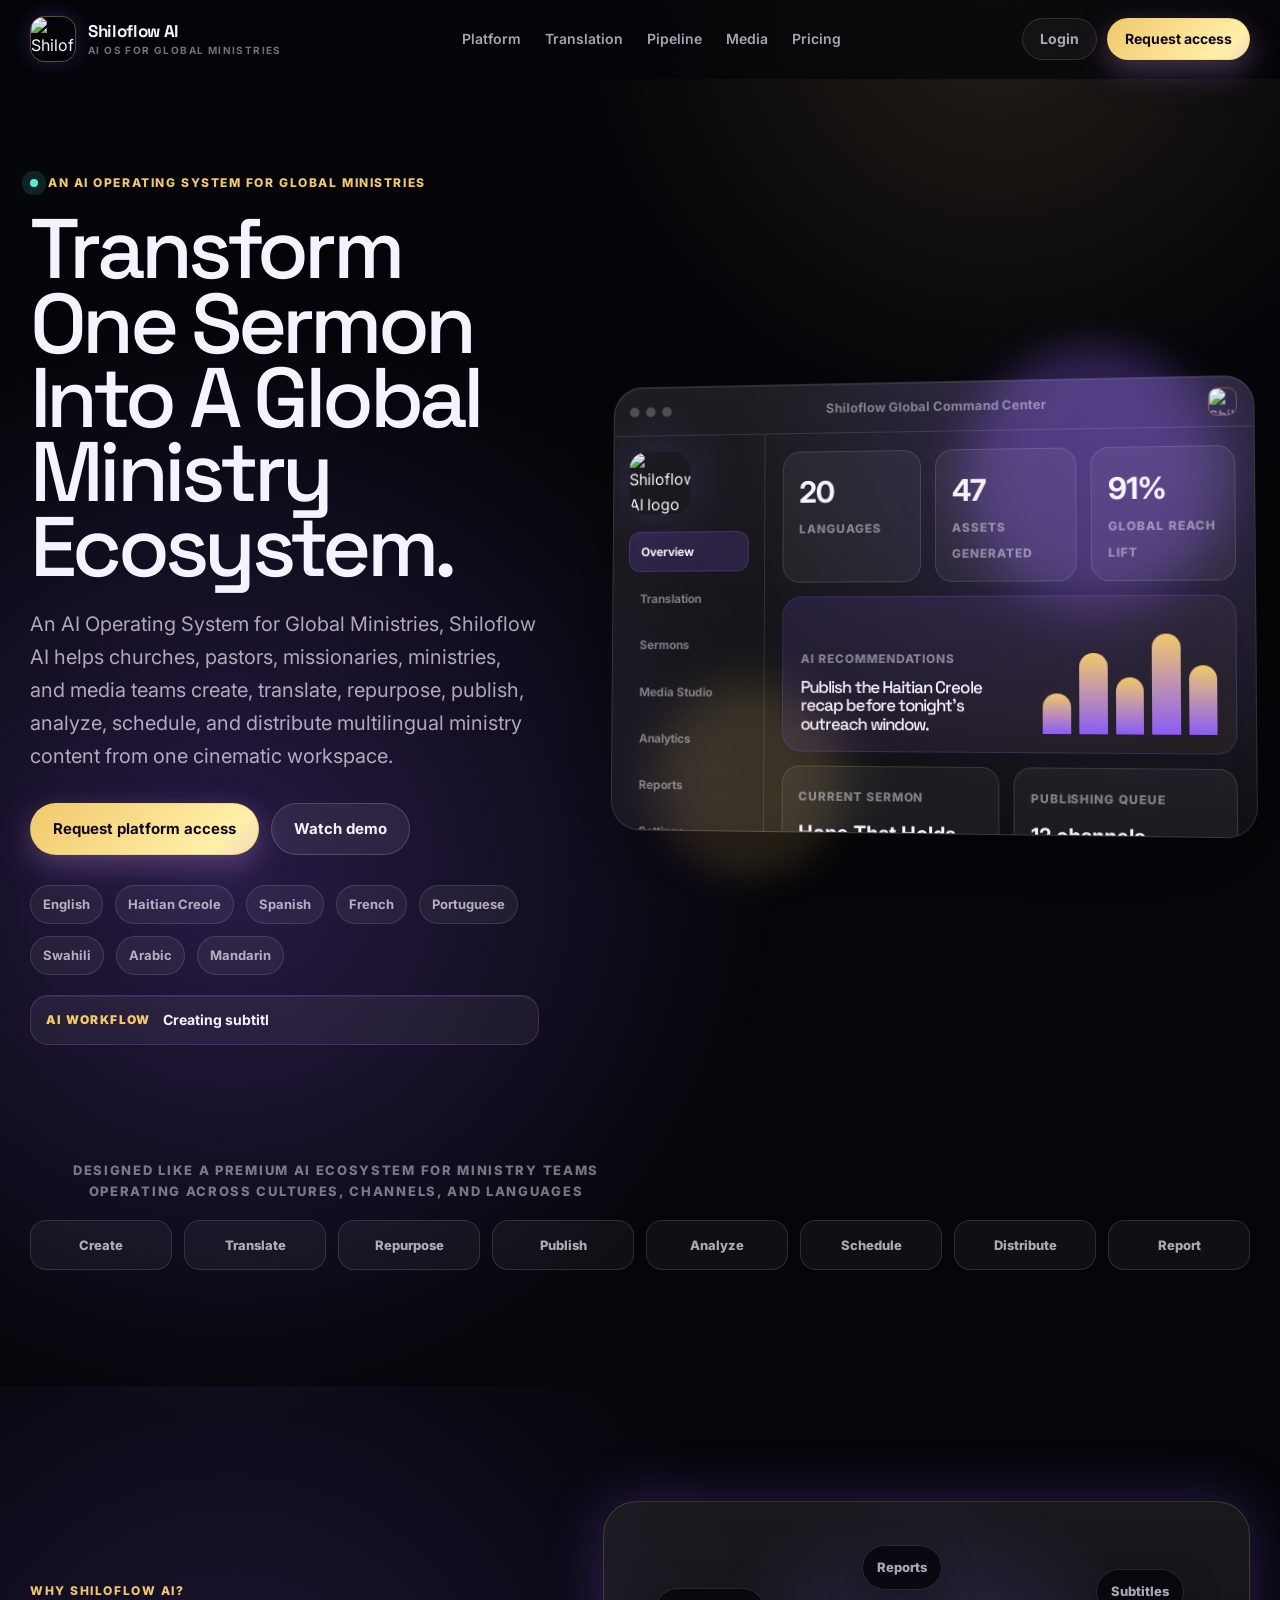
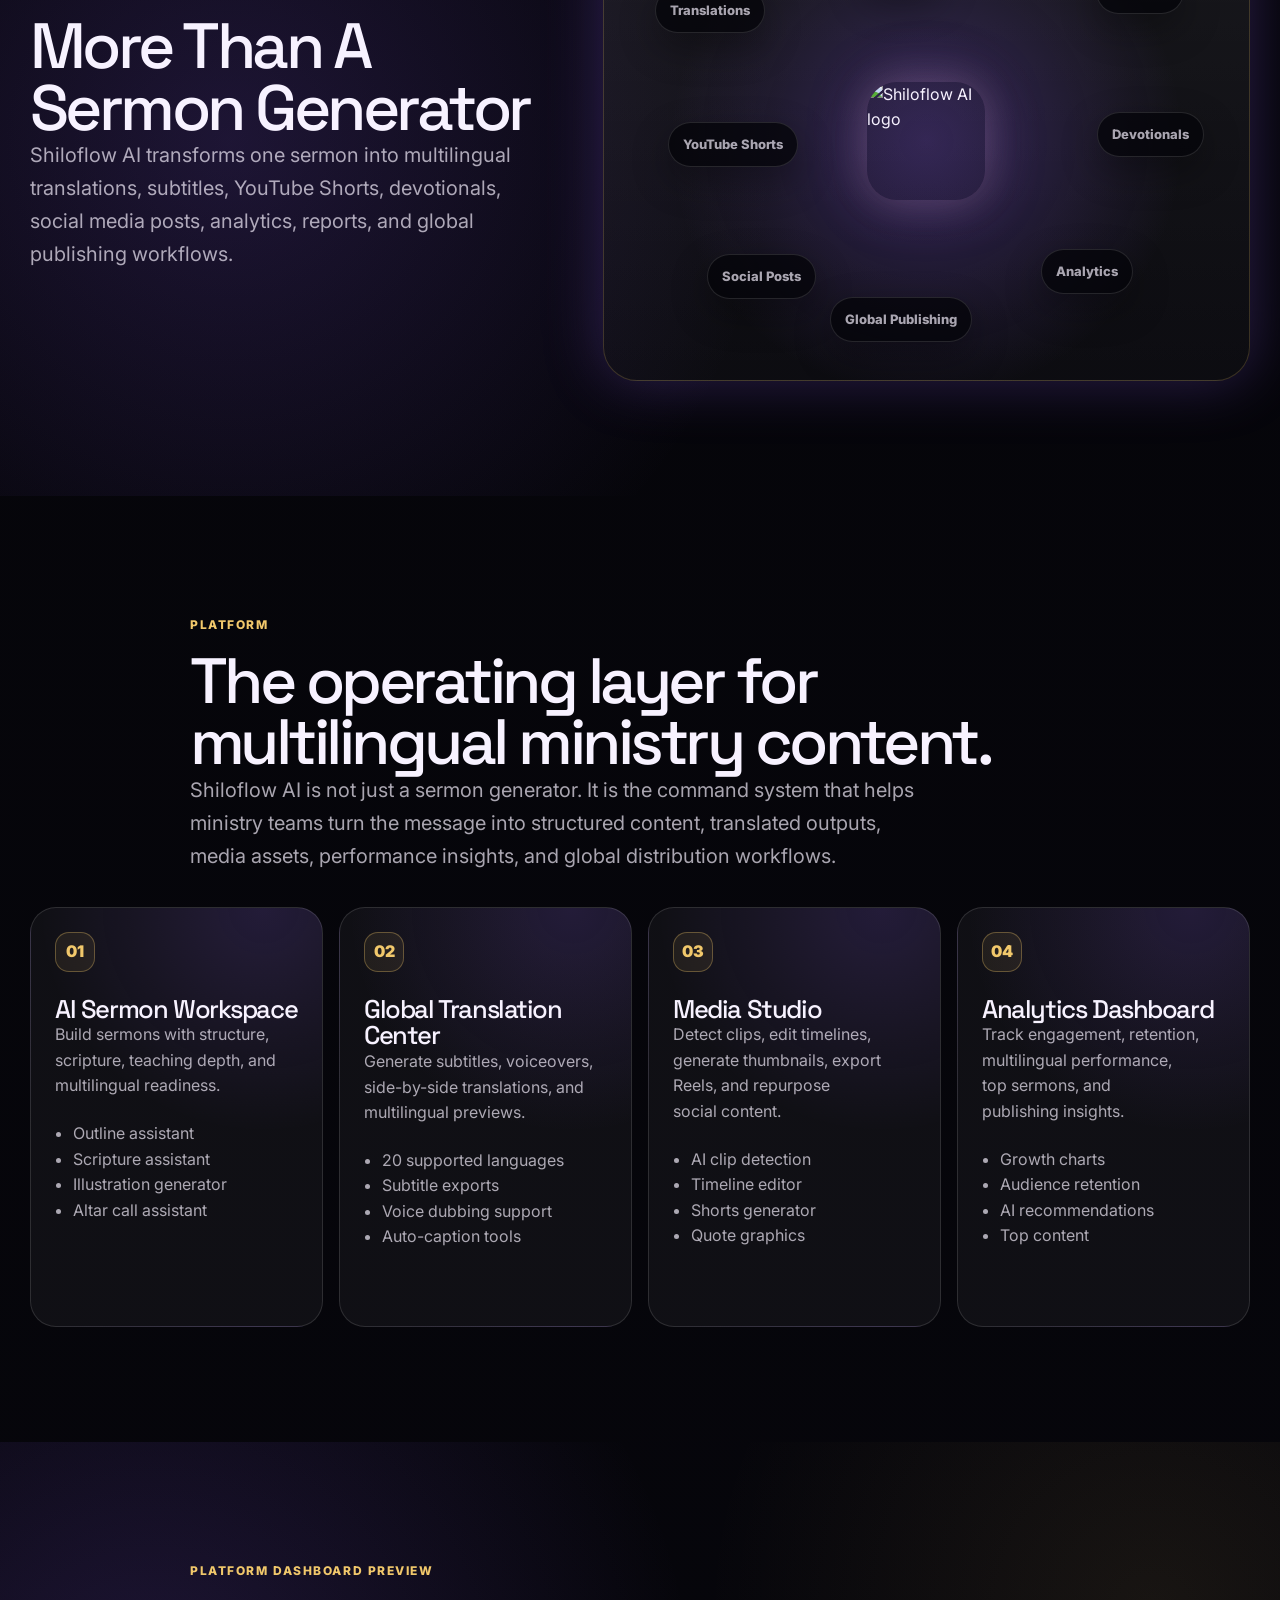
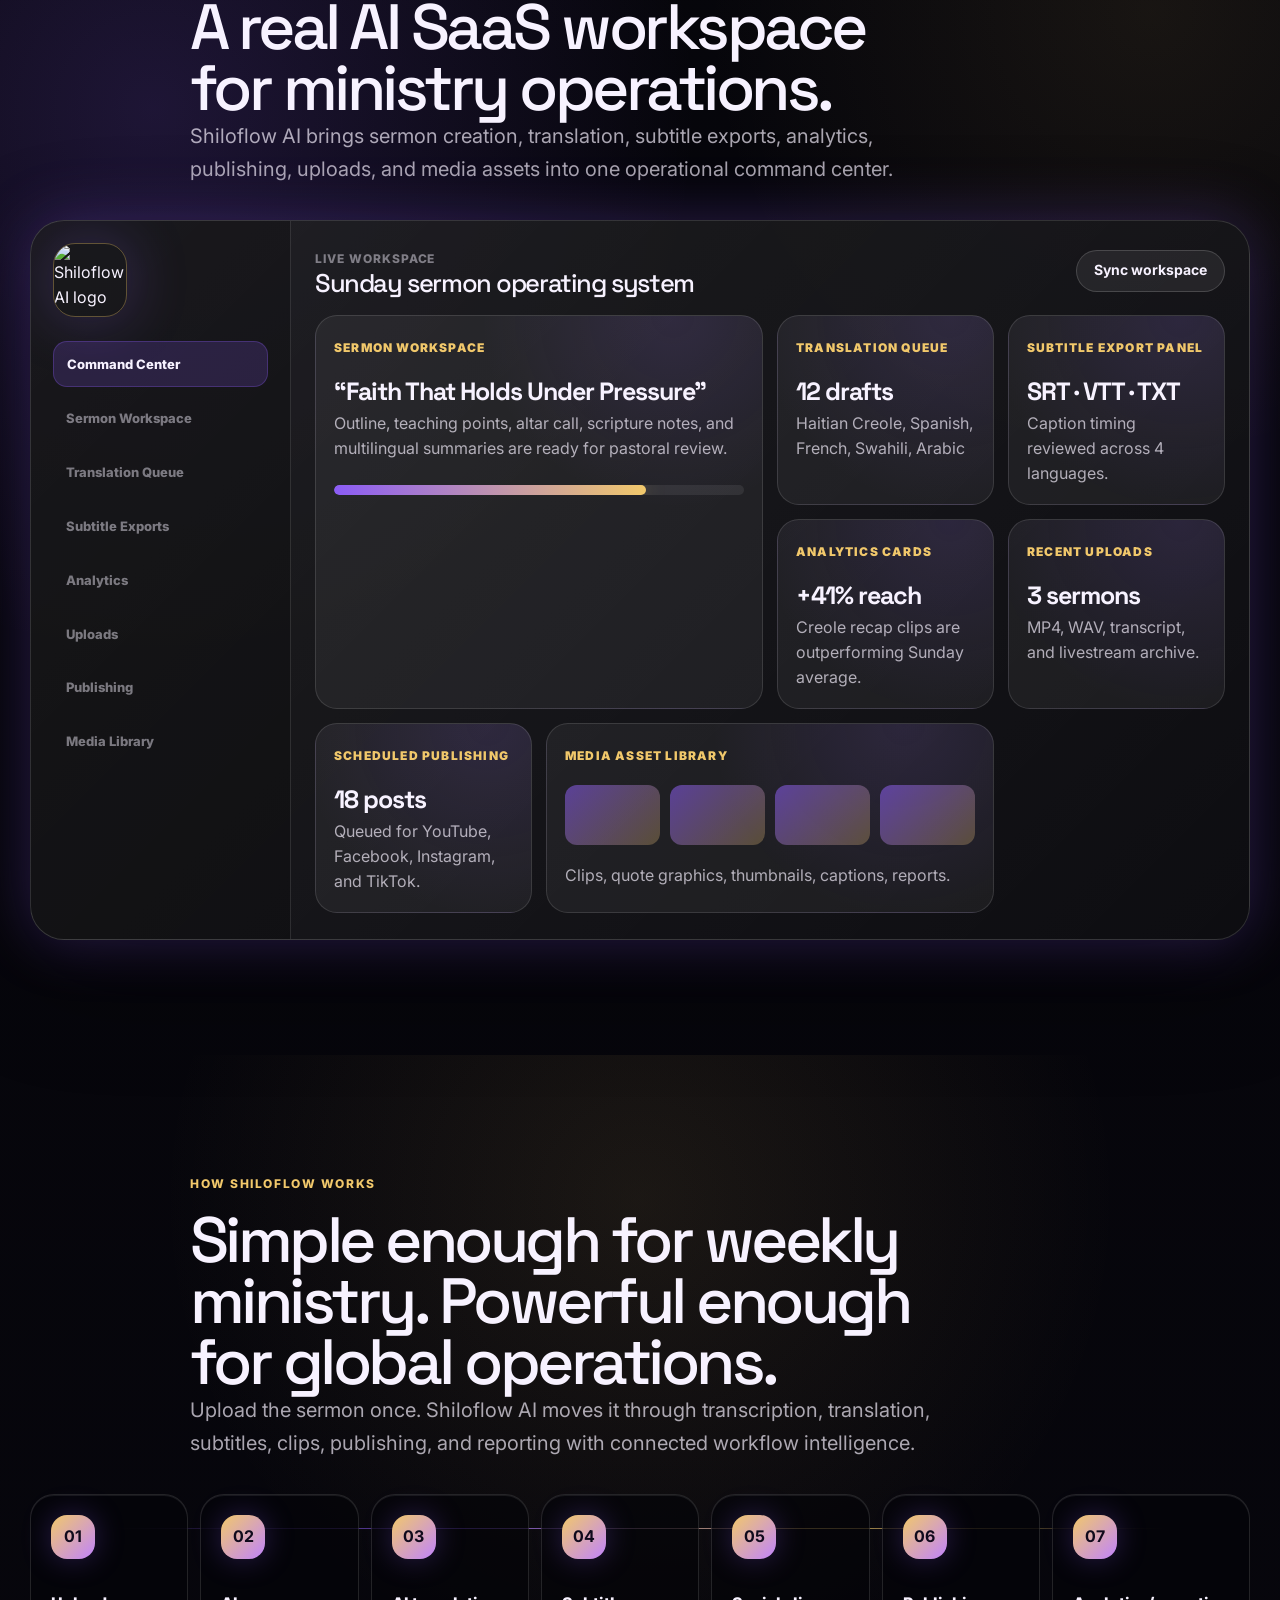
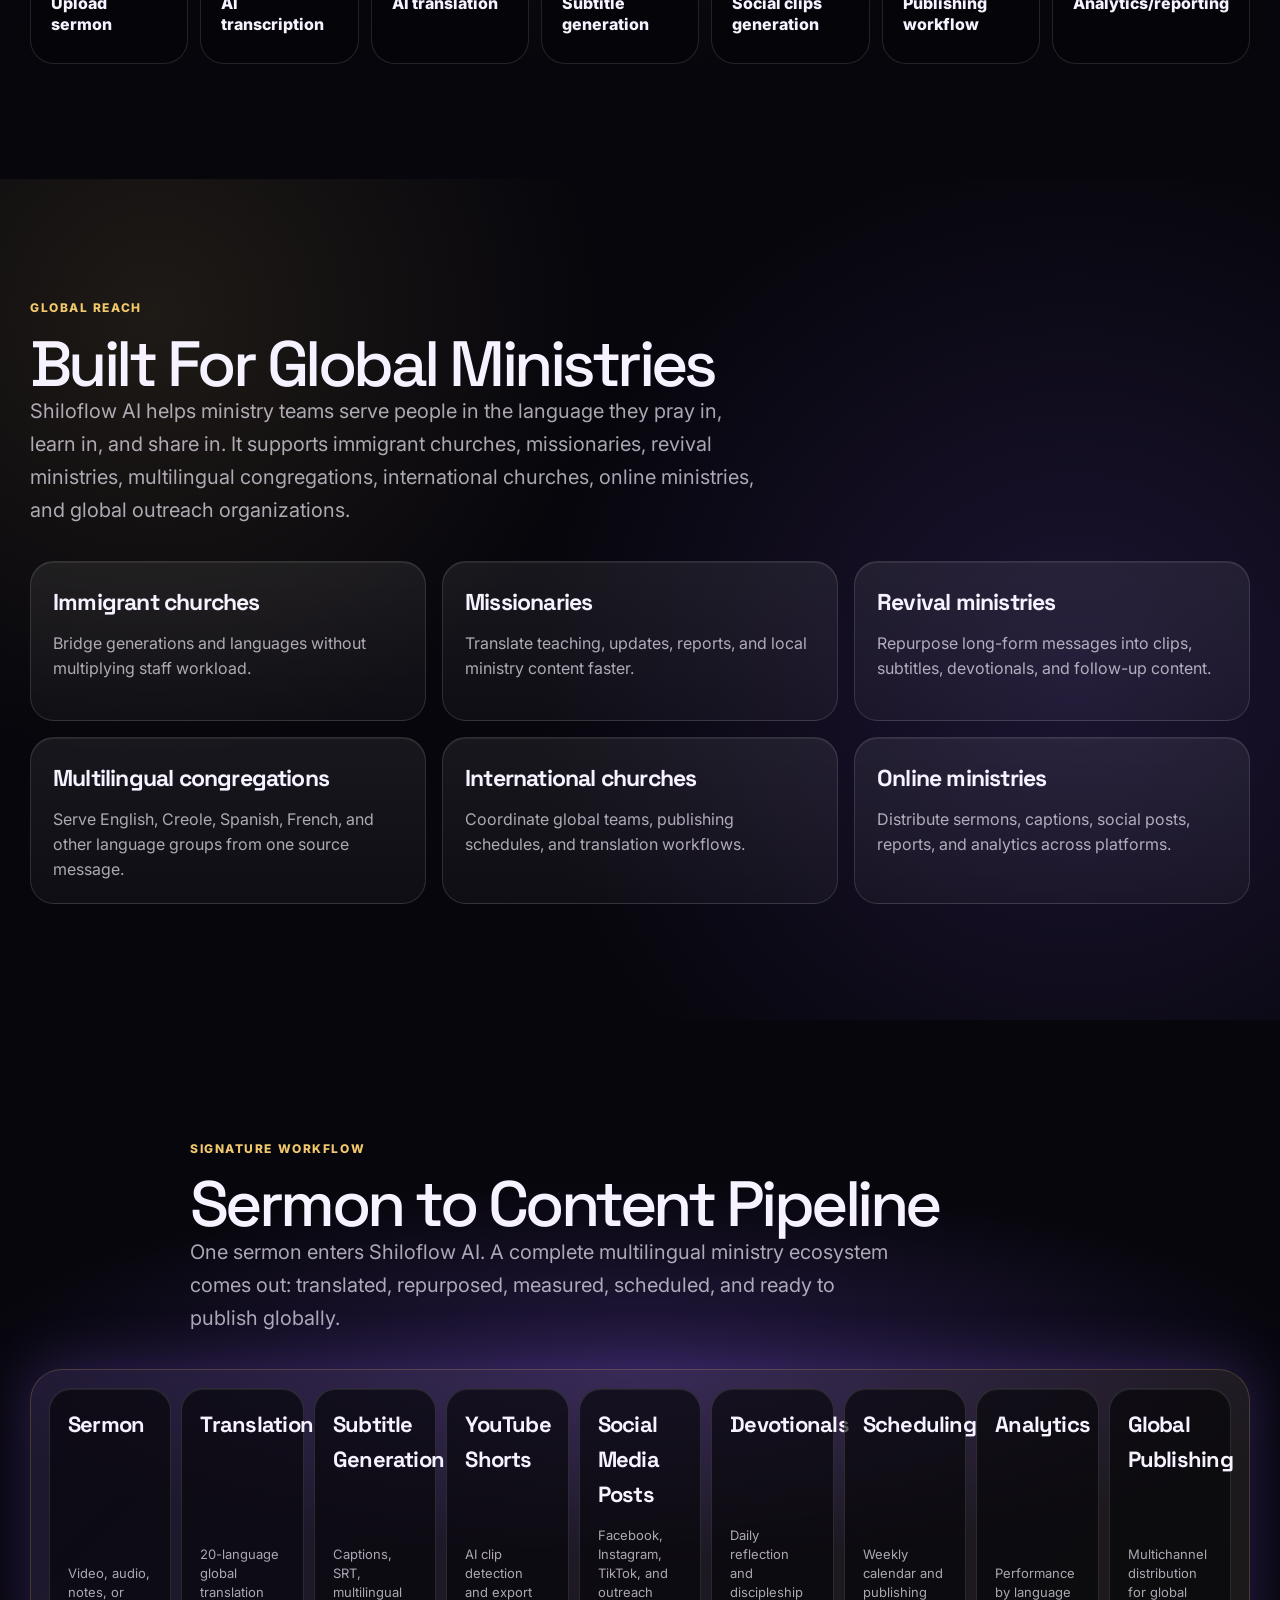
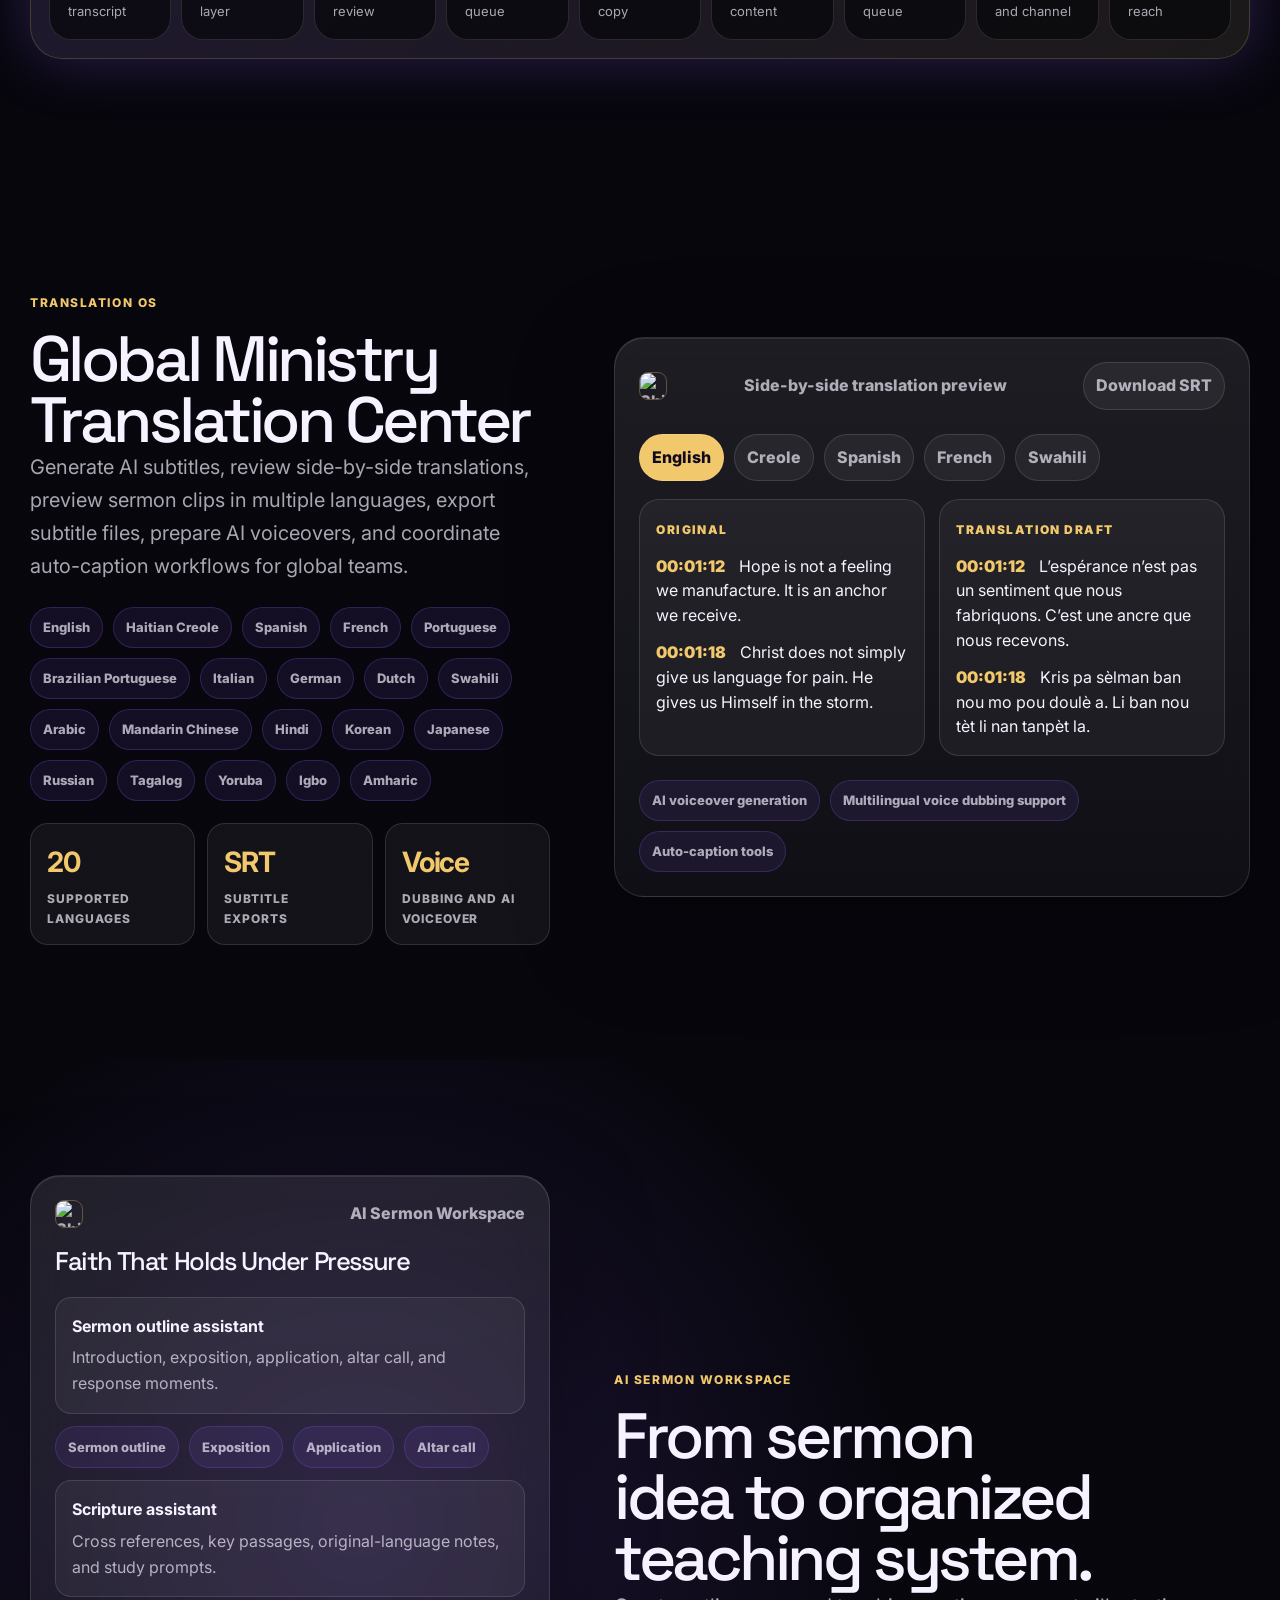
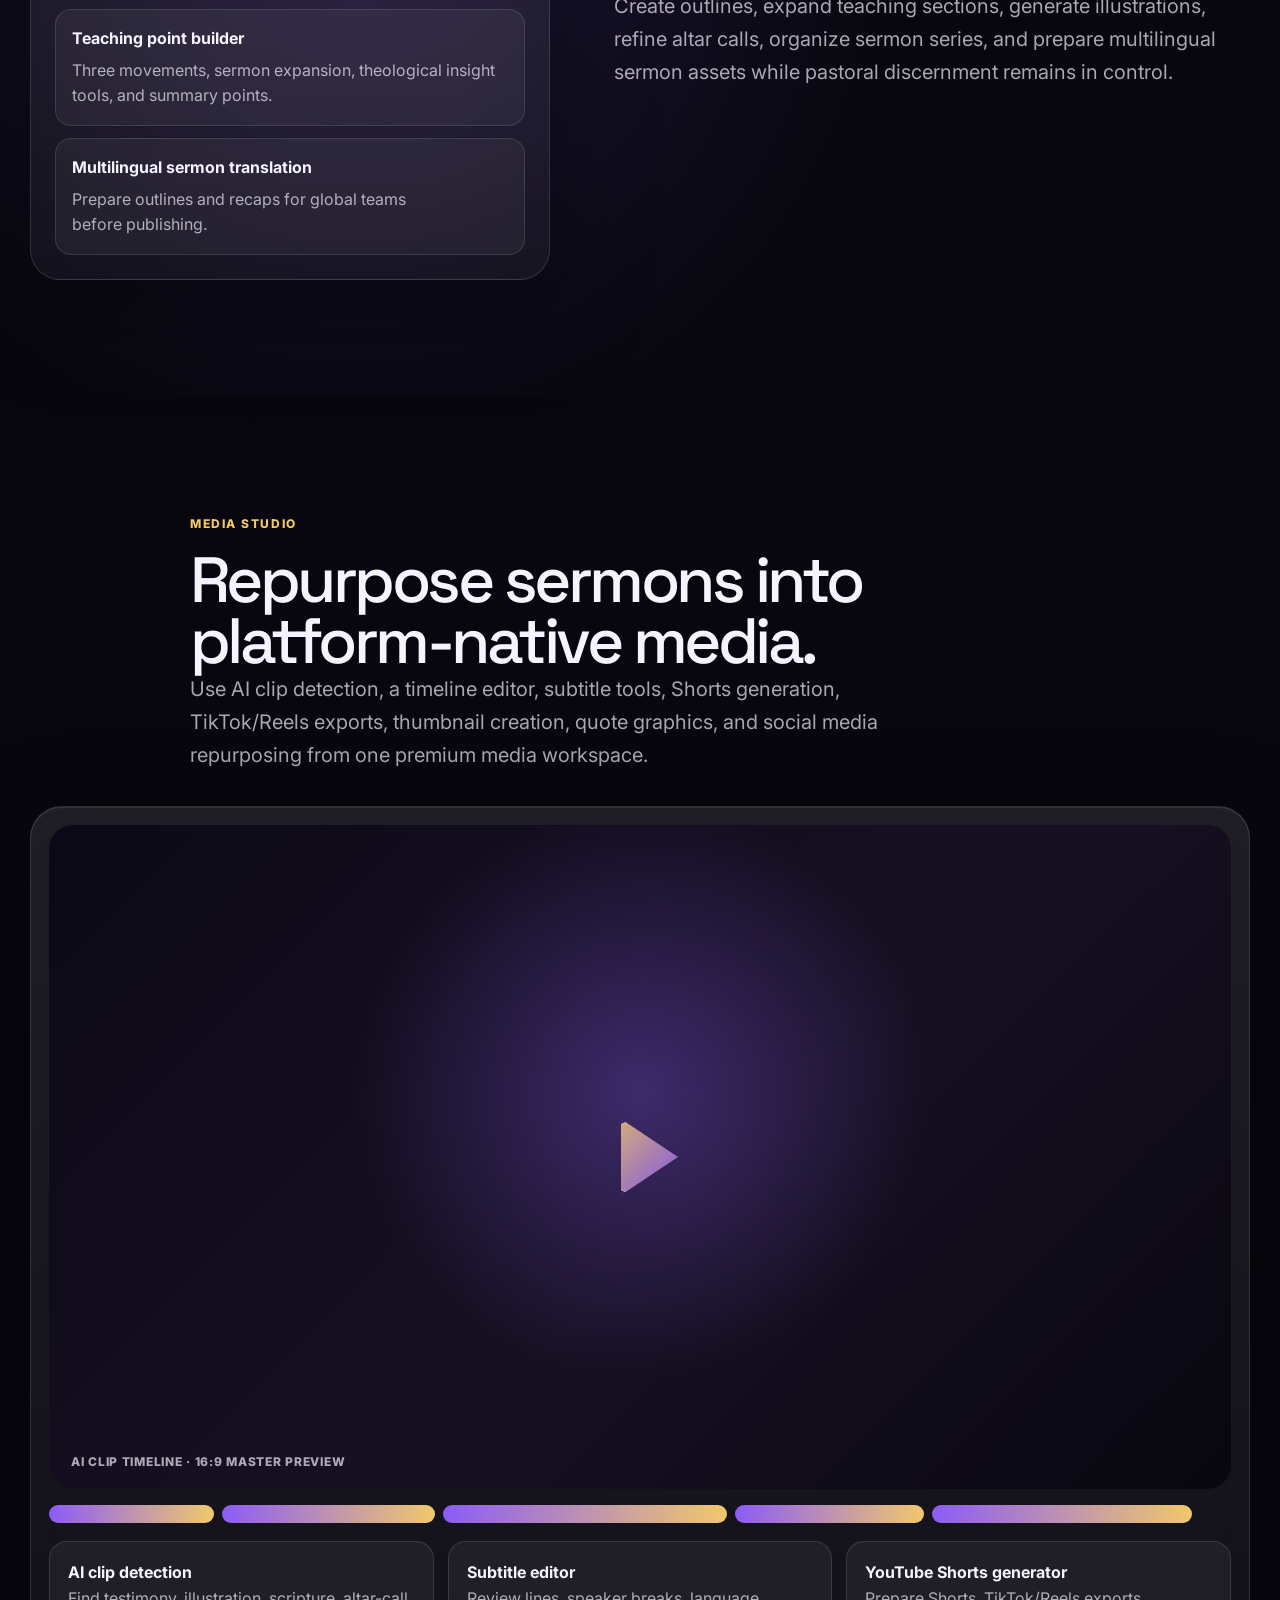
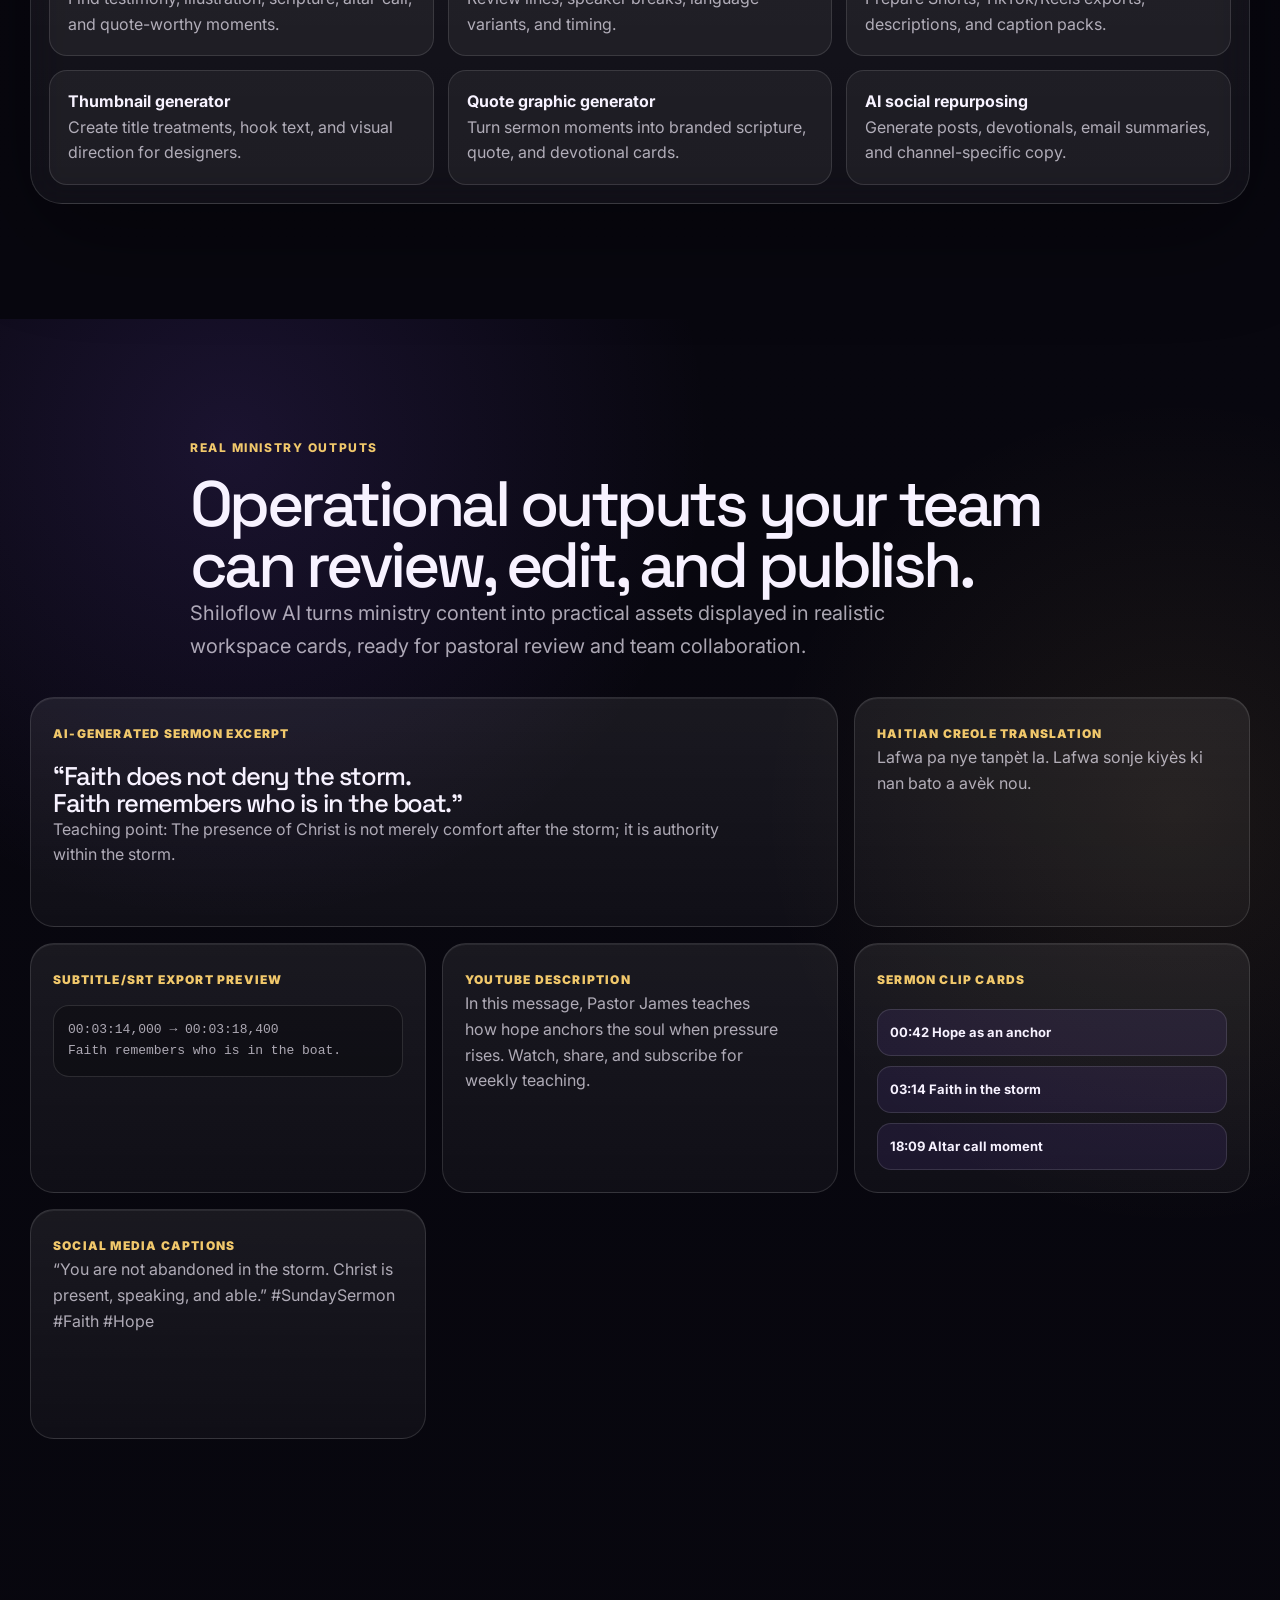
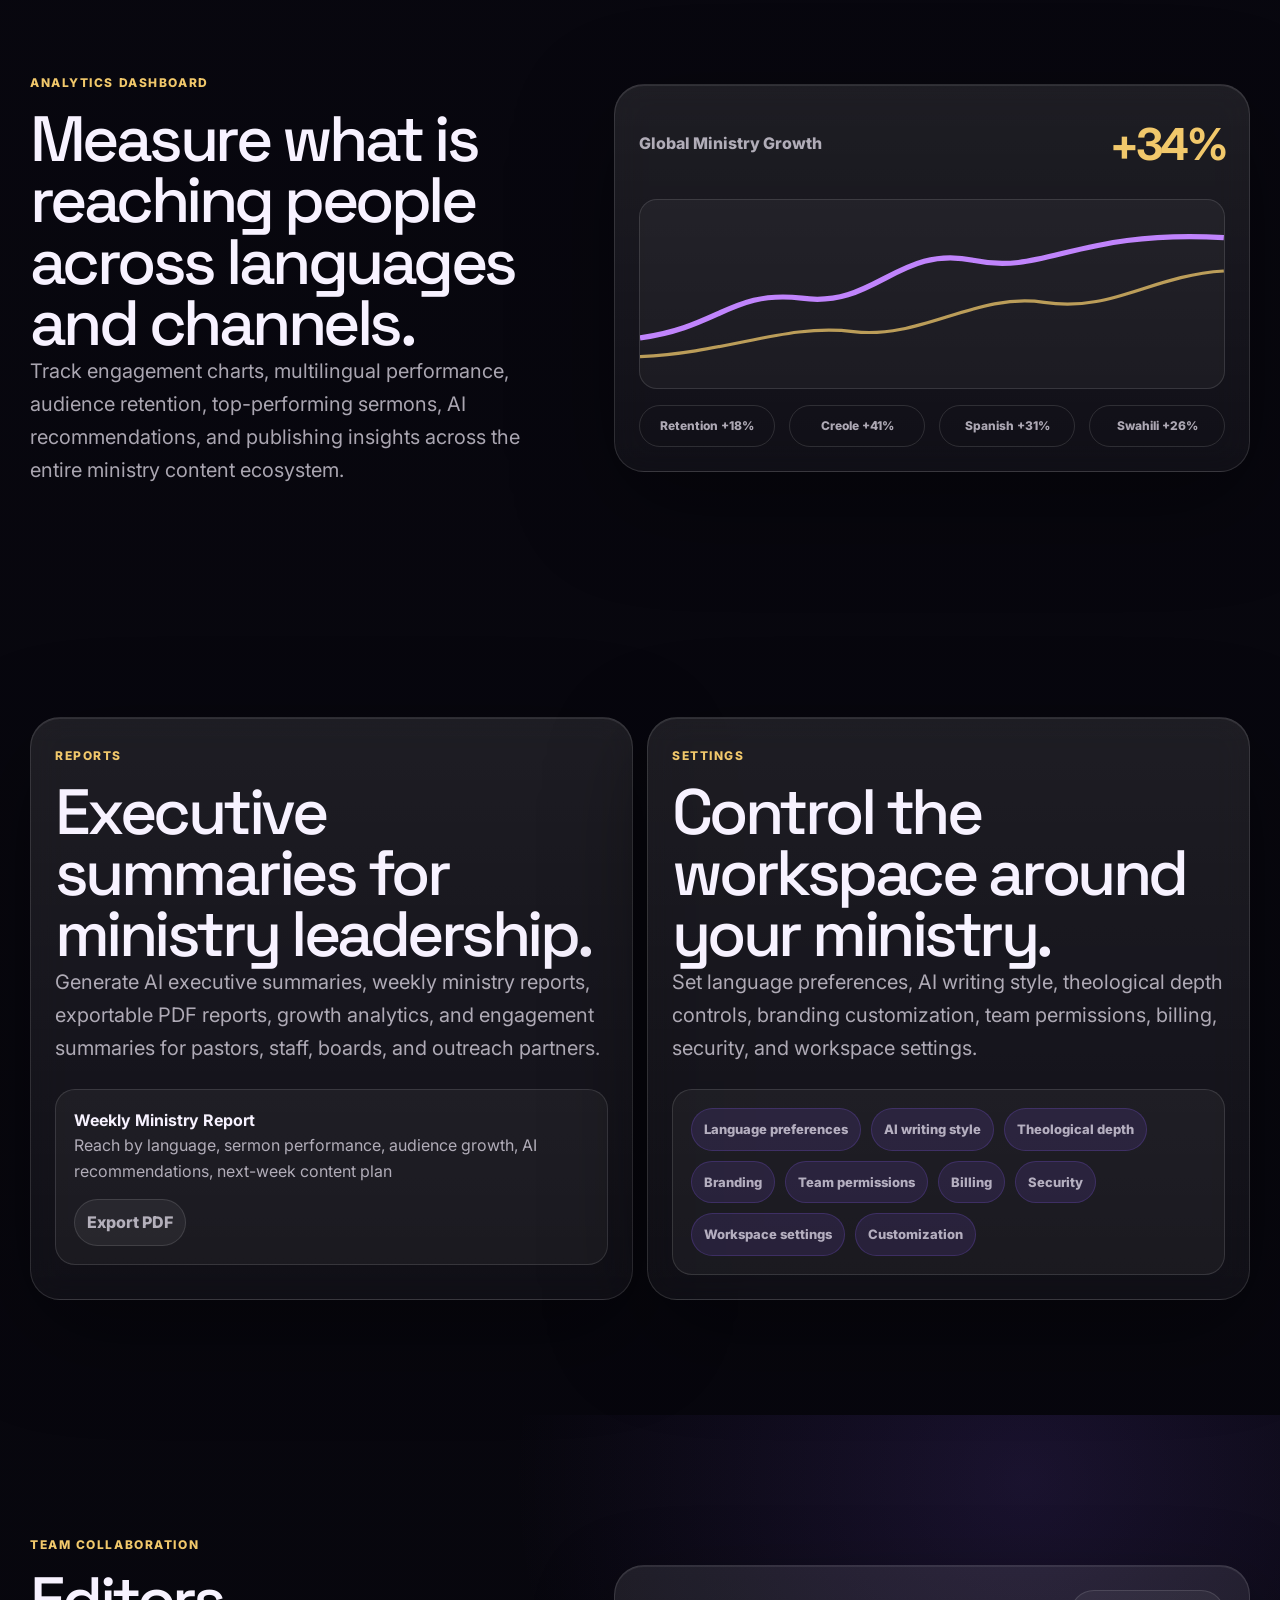
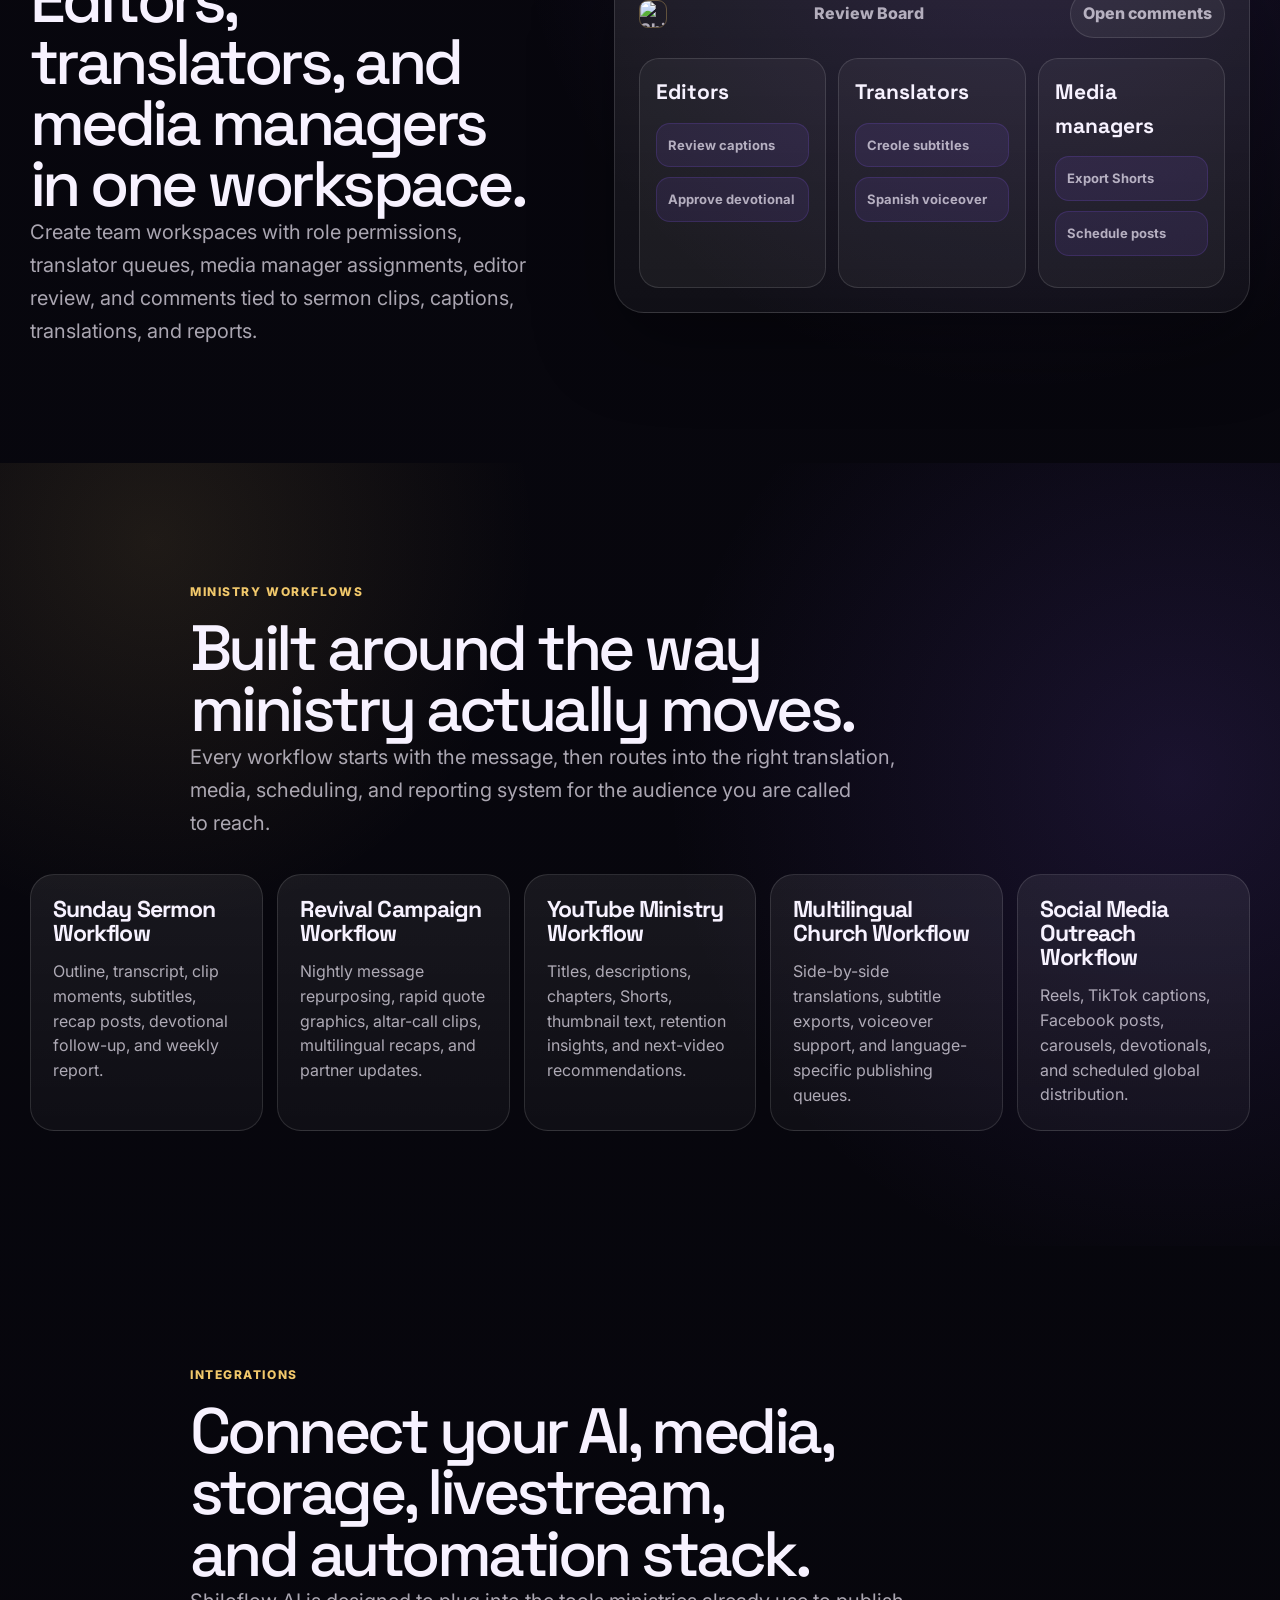
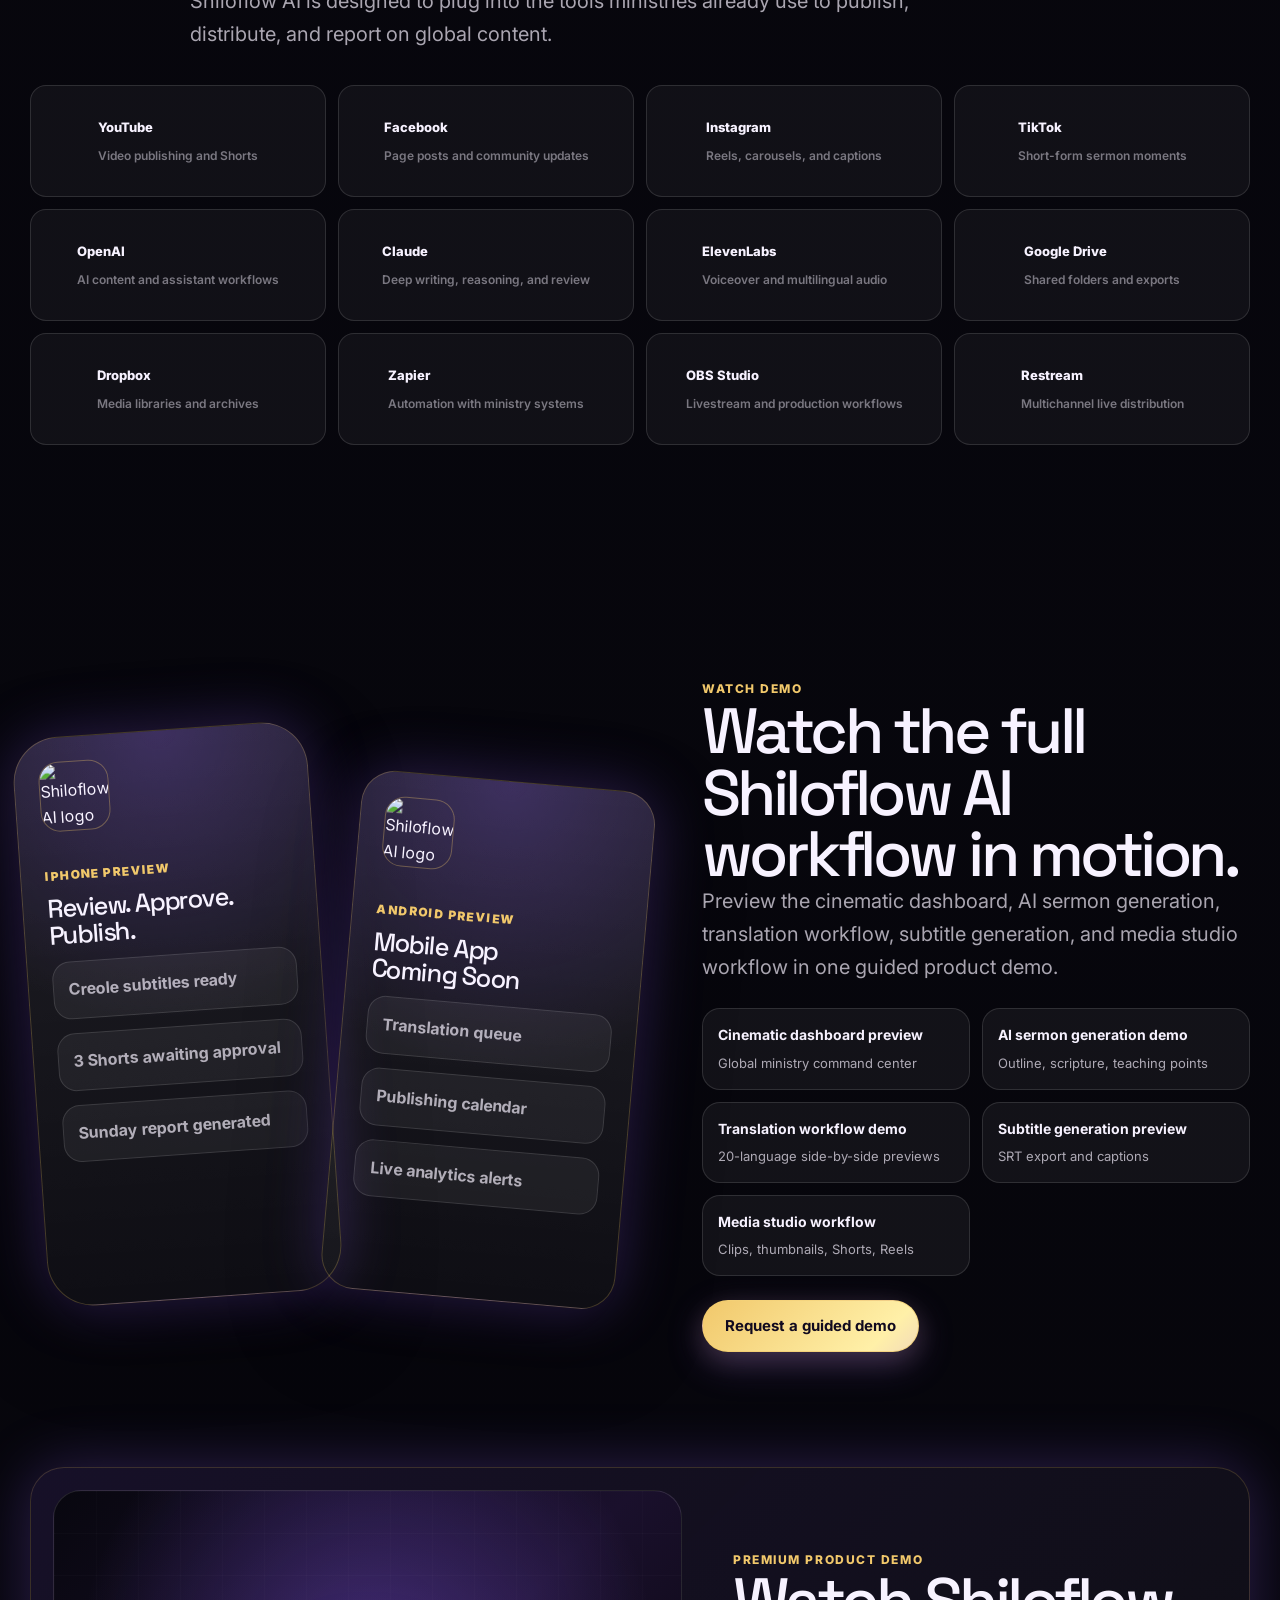
==== commit 70f88448: "Add files via upload" ====
--- a/index.html
+++ b/index.html
@@ -5,21 +5,21 @@
     <meta name="viewport" content="width=device-width, initial-scale=1, viewport-fit=cover" />
     <meta name="color-scheme" content="dark" />
 
-    <title>Shiloflow AI — The AI Workspace for Global Ministries</title>
+    <title>Shiloflow AI — AI Operating System for Global Ministries</title>
     <meta
       name="description"
-      content="Shiloflow AI is a premium multilingual AI SaaS platform for churches, pastors, ministries, and media teams."
+      content="Shiloflow AI transforms one sermon into a complete multilingual ministry ecosystem: create, translate, repurpose, publish, analyze, schedule, and distribute."
     />
     <meta name="theme-color" content="#050509" />
 
     <meta property="og:type" content="website" />
     <meta property="og:title" content="Shiloflow AI" />
-    <meta property="og:description" content="The AI workspace for global ministries: sermons, translation, media, analytics, reports, and integrations." />
+    <meta property="og:description" content="The AI Operating System for Global Ministries." />
     <meta property="og:image" content="./assets/shiloflow-logo.jpeg" />
     <meta property="og:locale" content="en_US" />
     <meta name="twitter:card" content="summary_large_image" />
     <meta name="twitter:title" content="Shiloflow AI" />
-    <meta name="twitter:description" content="Premium multilingual AI SaaS for churches, pastors, ministries, and media teams." />
+    <meta name="twitter:description" content="Transform one sermon into a complete multilingual ministry ecosystem." />
     <meta name="twitter:image" content="./assets/shiloflow-logo.jpeg" />
 
     <link rel="icon" type="image/jpeg" href="./assets/shiloflow-logo.jpeg" />
@@ -28,7 +28,7 @@
     <link rel="preconnect" href="https://fonts.gstatic.com" crossorigin />
     <link
       rel="stylesheet"
-      href="https://fonts.googleapis.com/css2?family=Inter:wght@400;500;600;700;800&family=Space+Grotesk:wght@500;600;700&display=swap"
+      href="https://fonts.googleapis.com/css2?family=Inter:wght@400;500;600;700;800;900&family=Space+Grotesk:wght@500;600;700&display=swap"
     />
 
     <link rel="stylesheet" href="./base.css" />
@@ -40,11 +40,11 @@
         "@type": "SoftwareApplication",
         "name": "Shiloflow AI",
         "applicationCategory": "BusinessApplication",
-        "description": "A multilingual AI workspace for churches, pastors, ministries, and media teams.",
+        "description": "An AI Operating System for Global Ministries.",
         "operatingSystem": "Web",
         "audience": {
           "@type": "Audience",
-          "audienceType": "Churches, pastors, ministries, and multilingual media teams"
+          "audienceType": "Churches, pastors, missionaries, ministries, and multilingual media teams"
         }
       }
     </script>
@@ -65,21 +65,24 @@
             <img src="./assets/shiloflow-logo.jpeg" alt="Shiloflow AI logo" class="brand-logo" />
             <span>
               Shiloflow AI
-              <small>Global ministry workspace</small>
+              <small>AI OS for global ministries</small>
             </span>
           </a>
 
           <div class="nav-links" aria-label="Product sections">
             <a href="#platform">Platform</a>
             <a href="#translation">Translation</a>
-            <a href="#studio">Media Studio</a>
-            <a href="#analytics">Analytics</a>
+            <a href="#pipeline">Pipeline</a>
+            <a href="#studio">Media</a>
             <a href="#pricing">Pricing</a>
           </div>
 
           <div class="nav-actions">
             <a href="#login" class="btn btn--ghost" data-testid="link-login">Login</a>
             <a href="#request" class="btn btn--primary" data-testid="link-request-access">Request access</a>
+            <button type="button" class="nav-toggle" aria-label="Open navigation" aria-expanded="false" data-nav-toggle data-testid="button-mobile-nav">
+              <span></span><span></span>
+            </button>
           </div>
         </nav>
       </div>
@@ -91,31 +94,39 @@
           <div class="hero-copy reveal">
             <div class="eyebrow">
               <span class="pulse"></span>
-              Multilingual AI SaaS for churches, pastors, ministries, and media teams
-            </div>
-            <h1>The AI workspace for global ministries.</h1>
+              An AI Operating System for Global Ministries
+            </div>
+            <h1>Transform One Sermon Into A Global Ministry Ecosystem.</h1>
             <p class="hero-lede">
-              Shiloflow AI helps ministry teams build sermons, translate content, generate subtitles, plan media, review analytics, and prepare weekly reports in English, Haitian Creole, Spanish, and French.
+              An AI Operating System for Global Ministries, Shiloflow AI helps churches, pastors, missionaries, ministries, and media teams create, translate, repurpose, publish, analyze, schedule, and distribute multilingual ministry content from one cinematic workspace.
             </p>
             <div class="hero-actions">
-              <a class="btn btn--primary btn--lg" href="#request" data-testid="button-hero-request">Request early access</a>
-              <a class="btn btn--glass btn--lg" href="#dashboard" data-testid="button-hero-preview">View dashboard preview</a>
-            </div>
-            <div class="language-row" aria-label="Supported languages">
+              <a class="btn btn--primary btn--lg" href="#request" data-testid="button-hero-request">Request platform access</a>
+              <a class="btn btn--glass btn--lg" href="#watch-demo" data-testid="button-watch-demo">Watch demo</a>
+            </div>
+            <div class="language-row language-row--compact" aria-label="Featured supported languages">
               <span>English</span>
               <span>Haitian Creole</span>
               <span>Spanish</span>
               <span>French</span>
+              <span>Portuguese</span>
+              <span>Swahili</span>
+              <span>Arabic</span>
+              <span>Mandarin</span>
+            </div>
+            <div class="ai-typing" aria-label="Live AI workflow preview">
+              <span>AI workflow</span>
+              <b data-typing>Generating multilingual ministry assets…</b>
             </div>
           </div>
 
           <div class="hero-visual reveal" id="dashboard" aria-label="Shiloflow AI dashboard preview">
             <div class="orb orb--purple"></div>
             <div class="orb orb--gold"></div>
-            <div class="dashboard-frame">
+            <div class="dashboard-frame dashboard-frame--hero">
               <div class="frame-topbar">
                 <div class="window-dots"><i></i><i></i><i></i></div>
-                <span>Shiloflow Command Center</span>
+                <span>Shiloflow Global Command Center</span>
                 <img src="./assets/shiloflow-logo.jpeg" alt="Shiloflow AI logo" class="mini-logo" />
               </div>
               <div class="dashboard-layout">
@@ -124,22 +135,23 @@
                   <nav>
                     <span class="active">Overview</span>
                     <span>Translation</span>
-                    <span>Sermon Builder</span>
+                    <span>Sermons</span>
                     <span>Media Studio</span>
+                    <span>Analytics</span>
                     <span>Reports</span>
                     <span>Settings</span>
                   </nav>
                 </aside>
                 <div class="dashboard-main">
                   <div class="metric-row">
-                    <article><b>4</b><span>Languages active</span></article>
-                    <article><b>82%</b><span>Subtitle accuracy review</span></article>
-                    <article><b>19</b><span>Clips ready</span></article>
+                    <article><b>20</b><span>Languages</span></article>
+                    <article><b>47</b><span>Assets generated</span></article>
+                    <article><b>91%</b><span>Global reach lift</span></article>
                   </div>
                   <div class="wide-panel">
                     <div>
                       <span class="panel-kicker">AI recommendations</span>
-                      <h3>Translate this week’s altar call before Wednesday outreach.</h3>
+                      <h3>Publish the Haitian Creole recap before tonight’s outreach window.</h3>
                     </div>
                     <div class="chart-bars" aria-hidden="true">
                       <i style="height:34%"></i><i style="height:68%"></i><i style="height:48%"></i><i style="height:84%"></i><i style="height:58%"></i>
@@ -147,14 +159,14 @@
                   </div>
                   <div class="content-grid">
                     <article class="glass-card">
-                      <span>Next Sermon</span>
-                      <b>Anchored in Hope</b>
-                      <p>Outline, scripture suggestions, and teaching points generated.</p>
+                      <span>Current sermon</span>
+                      <b>Hope That Holds</b>
+                      <p>Outline, translations, clips, devotionals, and schedule ready.</p>
                     </article>
                     <article class="glass-card">
-                      <span>Media Queue</span>
-                      <b>7 exports</b>
-                      <p>Shorts, Reels, subtitles, descriptions, and thumbnails.</p>
+                      <span>Publishing queue</span>
+                      <b>12 channels</b>
+                      <p>YouTube, Reels, TikTok, Facebook, Drive, and partner exports.</p>
                     </article>
                   </div>
                 </div>
@@ -166,9 +178,30 @@
 
       <section class="section logos">
         <div class="shell">
-          <p>Built for global ministry workflows across every major media channel</p>
-          <div class="integration-strip" aria-label="Supported integrations">
-            <span>YouTube</span><span>Facebook</span><span>Instagram</span><span>TikTok</span><span>OpenAI</span><span>ElevenLabs</span><span>Google Drive</span><span>Zapier</span>
+          <p>Designed like a premium AI ecosystem for ministry teams operating across cultures, channels, and languages</p>
+          <div class="integration-strip" aria-label="Core ministry workflow">
+            <span>Create</span><span>Translate</span><span>Repurpose</span><span>Publish</span><span>Analyze</span><span>Schedule</span><span>Distribute</span><span>Report</span>
+          </div>
+        </div>
+      </section>
+
+      <section class="section why-shiloflow" id="why">
+        <div class="shell why-grid">
+          <div class="section-heading reveal">
+            <span class="eyebrow">Why Shiloflow AI?</span>
+            <h2>More Than A Sermon Generator</h2>
+            <p>Shiloflow AI transforms one sermon into multilingual translations, subtitles, YouTube Shorts, devotionals, social media posts, analytics, reports, and global publishing workflows.</p>
+          </div>
+          <div class="why-orbit reveal" aria-label="Shiloflow AI content ecosystem">
+            <img src="./assets/shiloflow-logo.jpeg" alt="Shiloflow AI logo" />
+            <span>Translations</span>
+            <span>Subtitles</span>
+            <span>YouTube Shorts</span>
+            <span>Devotionals</span>
+            <span>Social Posts</span>
+            <span>Analytics</span>
+            <span>Reports</span>
+            <span>Global Publishing</span>
           </div>
         </div>
       </section>
@@ -176,86 +209,244 @@
       <section class="section" id="platform">
         <div class="shell section-heading reveal">
           <span class="eyebrow">Platform</span>
-          <h2>One cinematic workspace for sermon creation, translation, media, analytics, reports, and team settings.</h2>
-          <p>Shiloflow AI is designed like the SaaS products your team already loves: fast, structured, collaborative, and built around the real weekly rhythm of ministry.</p>
-        </div>
-
-        <div class="shell feature-grid">
+          <h2>The operating layer for multilingual ministry content.</h2>
+          <p>Shiloflow AI is not just a sermon generator. It is the command system that helps ministry teams turn the message into structured content, translated outputs, media assets, performance insights, and global distribution workflows.</p>
+        </div>
+
+        <div class="shell feature-grid feature-grid--dense">
           <article class="feature-card reveal">
             <span class="feature-icon">01</span>
-            <h3>Translation Center</h3>
-            <p>Translate sermon notes, social captions, subtitles, and announcements across English, Haitian Creole, Spanish, and French.</p>
-            <ul><li>AI translation dashboard</li><li>Multilingual previews</li><li>Subtitle and export tools</li></ul>
+            <h3>AI Sermon Workspace</h3>
+            <p>Build sermons with structure, scripture, teaching depth, and multilingual readiness.</p>
+            <ul><li>Outline assistant</li><li>Scripture assistant</li><li>Illustration generator</li><li>Altar call assistant</li></ul>
           </article>
           <article class="feature-card reveal">
             <span class="feature-icon">02</span>
-            <h3>AI Sermon Builder</h3>
-            <p>Move from theme to structure with outline generation, teaching points, scripture suggestions, altar calls, and assistant prompts.</p>
-            <ul><li>Sermon outline generation</li><li>Scripture suggestions</li><li>Altar call builder</li></ul>
+            <h3>Global Translation Center</h3>
+            <p>Generate subtitles, voiceovers, side-by-side translations, and multilingual previews.</p>
+            <ul><li>20 supported languages</li><li>Subtitle exports</li><li>Voice dubbing support</li><li>Auto-caption tools</li></ul>
           </article>
           <article class="feature-card reveal">
             <span class="feature-icon">03</span>
             <h3>Media Studio</h3>
-            <p>Turn sermons into social-ready moments with AI clip detection, captions, subtitle editing, timeline review, and export queues.</p>
-            <ul><li>AI clip detection</li><li>Subtitle editor</li><li>YouTube Shorts generator</li></ul>
+            <p>Detect clips, edit timelines, generate thumbnails, export Reels, and repurpose social content.</p>
+            <ul><li>AI clip detection</li><li>Timeline editor</li><li>Shorts generator</li><li>Quote graphics</li></ul>
           </article>
           <article class="feature-card reveal">
             <span class="feature-icon">04</span>
             <h3>Analytics Dashboard</h3>
-            <p>Track multilingual performance, engagement, audience growth, top content, and AI recommendations for next week’s ministry plan.</p>
-            <ul><li>Audience growth</li><li>Engagement charts</li><li>Top-performing content</li></ul>
-          </article>
+            <p>Track engagement, retention, multilingual performance, top sermons, and publishing insights.</p>
+            <ul><li>Growth charts</li><li>Audience retention</li><li>AI recommendations</li><li>Top content</li></ul>
+          </article>
+        </div>
+      </section>
+
+      <section class="section platform-dashboard" id="platform-dashboard">
+        <div class="shell section-heading reveal">
+          <span class="eyebrow">Platform Dashboard Preview</span>
+          <h2>A real AI SaaS workspace for ministry operations.</h2>
+          <p>Shiloflow AI brings sermon creation, translation, subtitle exports, analytics, publishing, uploads, and media assets into one operational command center.</p>
+        </div>
+        <div class="shell ops-dashboard reveal" aria-label="Operational Shiloflow AI dashboard preview">
+          <aside class="ops-sidebar">
+            <img src="./assets/shiloflow-logo.jpeg" alt="Shiloflow AI logo" class="ops-logo" />
+            <nav aria-label="Dashboard navigation">
+              <span class="is-active">Command Center</span>
+              <span>Sermon Workspace</span>
+              <span>Translation Queue</span>
+              <span>Subtitle Exports</span>
+              <span>Analytics</span>
+              <span>Uploads</span>
+              <span>Publishing</span>
+              <span>Media Library</span>
+            </nav>
+          </aside>
+          <div class="ops-main">
+            <div class="ops-top">
+              <div>
+                <span class="panel-kicker">Live workspace</span>
+                <h3>Sunday sermon operating system</h3>
+              </div>
+              <button type="button" class="btn btn--glass" data-coming-soon="Workspace sync" data-testid="button-dashboard-sync">Sync workspace</button>
+            </div>
+            <div class="ops-grid">
+              <article class="ops-card ops-card--large">
+                <span>Sermon Workspace</span>
+                <b>“Faith That Holds Under Pressure”</b>
+                <p>Outline, teaching points, altar call, scripture notes, and multilingual summaries are ready for pastoral review.</p>
+                <div class="progress-line"><i style="width: 76%"></i></div>
+              </article>
+              <article class="ops-card">
+                <span>Translation Queue</span>
+                <b>12 drafts</b>
+                <p>Haitian Creole, Spanish, French, Swahili, Arabic</p>
+              </article>
+              <article class="ops-card">
+                <span>Subtitle Export Panel</span>
+                <b>SRT · VTT · TXT</b>
+                <p>Caption timing reviewed across 4 languages.</p>
+              </article>
+              <article class="ops-card">
+                <span>Analytics Cards</span>
+                <b>+41% reach</b>
+                <p>Creole recap clips are outperforming Sunday average.</p>
+              </article>
+              <article class="ops-card">
+                <span>Recent Uploads</span>
+                <b>3 sermons</b>
+                <p>MP4, WAV, transcript, and livestream archive.</p>
+              </article>
+              <article class="ops-card">
+                <span>Scheduled Publishing</span>
+                <b>18 posts</b>
+                <p>Queued for YouTube, Facebook, Instagram, and TikTok.</p>
+              </article>
+              <article class="ops-card ops-card--library">
+                <span>Media Asset Library</span>
+                <div class="asset-row"><i></i><i></i><i></i><i></i></div>
+                <p>Clips, quote graphics, thumbnails, captions, reports.</p>
+              </article>
+            </div>
+          </div>
+        </div>
+      </section>
+
+      <section class="section how-works" id="how-it-works">
+        <div class="shell section-heading reveal">
+          <span class="eyebrow">How Shiloflow Works</span>
+          <h2>Simple enough for weekly ministry. Powerful enough for global operations.</h2>
+          <p>Upload the sermon once. Shiloflow AI moves it through transcription, translation, subtitles, clips, publishing, and reporting with connected workflow intelligence.</p>
+        </div>
+        <div class="shell workflow-line reveal" aria-label="How Shiloflow AI works">
+          <article><b>01</b><span>Upload sermon</span></article>
+          <article><b>02</b><span>AI transcription</span></article>
+          <article><b>03</b><span>AI translation</span></article>
+          <article><b>04</b><span>Subtitle generation</span></article>
+          <article><b>05</b><span>Social clips generation</span></article>
+          <article><b>06</b><span>Publishing workflow</span></article>
+          <article><b>07</b><span>Analytics/reporting</span></article>
+        </div>
+      </section>
+
+      <section class="section global-ministries" id="global-ministries">
+        <div class="shell">
+          <div class="section-heading reveal">
+            <span class="eyebrow">Global reach</span>
+            <h2>Built For Global Ministries</h2>
+            <p>Shiloflow AI helps ministry teams serve people in the language they pray in, learn in, and share in. It supports immigrant churches, missionaries, revival ministries, multilingual congregations, international churches, online ministries, and global outreach organizations.</p>
+          </div>
+          <div class="use-case-grid">
+            <article class="use-card reveal"><b>Immigrant churches</b><span>Bridge generations and languages without multiplying staff workload.</span></article>
+            <article class="use-card reveal"><b>Missionaries</b><span>Translate teaching, updates, reports, and local ministry content faster.</span></article>
+            <article class="use-card reveal"><b>Revival ministries</b><span>Repurpose long-form messages into clips, subtitles, devotionals, and follow-up content.</span></article>
+            <article class="use-card reveal"><b>Multilingual congregations</b><span>Serve English, Creole, Spanish, French, and other language groups from one source message.</span></article>
+            <article class="use-card reveal"><b>International churches</b><span>Coordinate global teams, publishing schedules, and translation workflows.</span></article>
+            <article class="use-card reveal"><b>Online ministries</b><span>Distribute sermons, captions, social posts, reports, and analytics across platforms.</span></article>
+          </div>
+        </div>
+      </section>
+
+      <section class="section pipeline-section" id="pipeline">
+        <div class="shell section-heading reveal">
+          <span class="eyebrow">Signature Workflow</span>
+          <h2>Sermon to Content Pipeline</h2>
+          <p>One sermon enters Shiloflow AI. A complete multilingual ministry ecosystem comes out: translated, repurposed, measured, scheduled, and ready to publish globally.</p>
+        </div>
+        <div class="shell pipeline reveal" aria-label="Sermon to content pipeline">
+          <div class="pipe-node"><b>Sermon</b><span>Video, audio, notes, or transcript</span></div>
+          <div class="pipe-arrow">↓</div>
+          <div class="pipe-node"><b>Translation</b><span>20-language global translation layer</span></div>
+          <div class="pipe-arrow">↓</div>
+          <div class="pipe-node"><b>Subtitle Generation</b><span>Captions, SRT, multilingual review</span></div>
+          <div class="pipe-arrow">↓</div>
+          <div class="pipe-node"><b>YouTube Shorts</b><span>AI clip detection and export queue</span></div>
+          <div class="pipe-arrow">↓</div>
+          <div class="pipe-node"><b>Social Media Posts</b><span>Facebook, Instagram, TikTok, and outreach copy</span></div>
+          <div class="pipe-arrow">↓</div>
+          <div class="pipe-node"><b>Devotionals</b><span>Daily reflection and discipleship content</span></div>
+          <div class="pipe-arrow">↓</div>
+          <div class="pipe-node"><b>Scheduling</b><span>Weekly calendar and publishing queue</span></div>
+          <div class="pipe-arrow">↓</div>
+          <div class="pipe-node"><b>Analytics</b><span>Performance by language and channel</span></div>
+          <div class="pipe-arrow">↓</div>
+          <div class="pipe-node"><b>Global Publishing</b><span>Multichannel distribution for global reach</span></div>
         </div>
       </section>
 
       <section class="section product-showcase" id="translation">
         <div class="shell showcase-grid">
           <div class="showcase-copy reveal">
-            <span class="eyebrow">Translation Center</span>
-            <h2>Global ministry content without losing pastoral clarity.</h2>
-            <p>Switch between languages, review subtitle drafts, preview platform-specific content, and export translation packets for your media team.</p>
-            <div class="tab-row" role="tablist" aria-label="Language previews">
-              <button class="active" type="button" data-testid="tab-english">English</button>
-              <button type="button" data-testid="tab-creole">Haitian Creole</button>
-              <button type="button" data-testid="tab-spanish">Spanish</button>
-              <button type="button" data-testid="tab-french">French</button>
+            <span class="eyebrow">Translation OS</span>
+            <h2>Global Ministry Translation Center</h2>
+            <p>Generate AI subtitles, review side-by-side translations, preview sermon clips in multiple languages, export subtitle files, prepare AI voiceovers, and coordinate auto-caption workflows for global teams.</p>
+            <div class="language-cloud" aria-label="Supported languages">
+              <span>English</span><span>Haitian Creole</span><span>Spanish</span><span>French</span><span>Portuguese</span><span>Brazilian Portuguese</span><span>Italian</span><span>German</span><span>Dutch</span><span>Swahili</span><span>Arabic</span><span>Mandarin Chinese</span><span>Hindi</span><span>Korean</span><span>Japanese</span><span>Russian</span><span>Tagalog</span><span>Yoruba</span><span>Igbo</span><span>Amharic</span>
+            </div>
+            <div class="translation-stats" aria-label="Translation capabilities">
+              <article><b>20</b><span>Supported languages</span></article>
+              <article><b>SRT</b><span>Subtitle exports</span></article>
+              <article><b>Voice</b><span>Dubbing and AI voiceover</span></article>
             </div>
           </div>
           <div class="translation-panel reveal">
             <div class="panel-header">
               <img src="./assets/shiloflow-logo.jpeg" alt="Shiloflow AI logo" class="mini-logo" />
-              <span>Subtitle Generation</span>
-              <button type="button" data-testid="button-export-subtitles">Export SRT</button>
-            </div>
-            <div class="subtitle-lines">
-              <p><time>00:01:12</time> Hope is not a feeling we manufacture. It is an anchor we receive.</p>
-              <p><time>00:01:18</time> L’espérance n’est pas un sentiment que nous fabriquons.</p>
-              <p><time>00:01:24</time> La esperanza no es un sentimiento que fabricamos.</p>
-              <p><time>00:01:30</time> Lespwa se pa yon santiman nou fabrike.</p>
-            </div>
-          </div>
-        </div>
-      </section>
-
-      <section class="section split-dark" id="sermon-builder">
+              <span>Side-by-side translation preview</span>
+              <button type="button" data-coming-soon="Subtitle exports" data-testid="button-export-subtitles">Download SRT</button>
+            </div>
+            <div class="tab-row" role="tablist" aria-label="Language switcher">
+              <button class="active" type="button" data-testid="tab-english">English</button>
+              <button type="button" data-testid="tab-creole">Creole</button>
+              <button type="button" data-testid="tab-spanish">Spanish</button>
+              <button type="button" data-testid="tab-french">French</button>
+              <button type="button" data-testid="tab-swahili">Swahili</button>
+            </div>
+            <div class="translation-columns">
+              <div>
+                <b>Original</b>
+                <p><time>00:01:12</time> Hope is not a feeling we manufacture. It is an anchor we receive.</p>
+                <p><time>00:01:18</time> Christ does not simply give us language for pain. He gives us Himself in the storm.</p>
+              </div>
+              <div>
+                <b>Translation draft</b>
+                <p><time>00:01:12</time> L’espérance n’est pas un sentiment que nous fabriquons. C’est une ancre que nous recevons.</p>
+                <p><time>00:01:18</time> Kris pa sèlman ban nou mo pou doulè a. Li ban nou tèt li nan tanpèt la.</p>
+              </div>
+            </div>
+            <div class="voice-row">
+              <span>AI voiceover generation</span>
+              <span>Multilingual voice dubbing support</span>
+              <span>Auto-caption tools</span>
+            </div>
+          </div>
+        </div>
+      </section>
+
+      <section class="section split-dark" id="sermon-workspace">
         <div class="shell split-grid">
           <div class="builder-card reveal">
             <div class="card-top">
               <img src="./assets/shiloflow-logo.jpeg" alt="Shiloflow AI logo" class="mini-logo" />
-              <span>AI Sermon Builder</span>
-            </div>
-            <h3>Sunday: Faith that Holds Under Pressure</h3>
+              <span>AI Sermon Workspace</span>
+            </div>
+            <h3>Faith That Holds Under Pressure</h3>
             <div class="builder-list">
-              <p><b>Outline</b><span>Introduction, Exposition, Application, Altar Call</span></p>
-              <p><b>Scriptures</b><span>Hebrews 6:19, Romans 15:13, Psalm 62:5</span></p>
-              <p><b>Teaching points</b><span>Hope anchors, faith endures, worship remembers</span></p>
-              <p><b>Assistant</b><span>Generate closing prayer, small-group questions, multilingual recap</span></p>
+              <p><b>Sermon outline assistant</b><span>Introduction, exposition, application, altar call, and response moments.</span></p>
+              <div class="inline-tools" aria-label="Sermon builder tools">
+                <button type="button" data-coming-soon="Sermon outline">Sermon outline</button>
+                <button type="button" data-coming-soon="Exposition builder">Exposition</button>
+                <button type="button" data-coming-soon="Application builder">Application</button>
+                <button type="button" data-coming-soon="Altar call assistant">Altar call</button>
+              </div>
+              <p><b>Scripture assistant</b><span>Cross references, key passages, original-language notes, and study prompts.</span></p>
+              <p><b>Teaching point builder</b><span>Three movements, sermon expansion, theological insight tools, and summary points.</span></p>
+              <p><b>Multilingual sermon translation</b><span>Prepare outlines and recaps for global teams before publishing.</span></p>
             </div>
           </div>
           <div class="showcase-copy reveal">
-            <span class="eyebrow">AI Sermon Builder</span>
-            <h2>Draft sermons with structure, scripture, and ministry sensitivity.</h2>
-            <p>Use AI to accelerate the framework while pastors retain discernment, doctrine, and final authority. Build teaching points, scripture references, illustration prompts, altar calls, and follow-up content in one flow.</p>
+            <span class="eyebrow">AI Sermon Workspace</span>
+            <h2>From sermon idea to organized teaching system.</h2>
+            <p>Create outlines, expand teaching sections, generate illustrations, refine altar calls, organize sermon series, and prepare multilingual sermon assets while pastoral discernment remains in control.</p>
           </div>
         </div>
       </section>
@@ -263,22 +454,60 @@
       <section class="section" id="studio">
         <div class="shell section-heading reveal">
           <span class="eyebrow">Media Studio</span>
-          <h2>From full sermon to publish-ready short-form content.</h2>
-          <p>Detect high-impact moments, refine subtitles, preview clips in a widescreen timeline, and prepare exports for YouTube Shorts, Reels, TikTok, and Facebook.</p>
+          <h2>Repurpose sermons into platform-native media.</h2>
+          <p>Use AI clip detection, a timeline editor, subtitle tools, Shorts generation, TikTok/Reels exports, thumbnail creation, quote graphics, and social media repurposing from one premium media workspace.</p>
         </div>
         <div class="shell media-studio reveal">
           <div class="video-stage">
             <div class="play-button"></div>
-            <span>Clip Preview · 16:9</span>
+            <span>AI clip timeline · 16:9 master preview</span>
           </div>
           <div class="timeline">
-            <span style="width:18%"></span><span style="width:26%"></span><span style="width:14%"></span><span style="width:30%"></span>
+            <span style="width:14%"></span><span style="width:18%"></span><span style="width:24%"></span><span style="width:16%"></span><span style="width:22%"></span>
           </div>
           <div class="studio-tools">
-            <article><b>AI clip detection</b><p>Find testimony, illustration, scripture, and altar-call moments.</p></article>
+            <article><b>AI clip detection</b><p>Find testimony, illustration, scripture, altar-call, and quote-worthy moments.</p></article>
             <article><b>Subtitle editor</b><p>Review lines, speaker breaks, language variants, and timing.</p></article>
-            <article><b>Export tools</b><p>Generate Shorts captions, thumbnails, descriptions, and channel packets.</p></article>
-          </div>
+            <article><b>YouTube Shorts generator</b><p>Prepare Shorts, TikTok/Reels exports, descriptions, and caption packs.</p></article>
+            <article><b>Thumbnail generator</b><p>Create title treatments, hook text, and visual direction for designers.</p></article>
+            <article><b>Quote graphic generator</b><p>Turn sermon moments into branded scripture, quote, and devotional cards.</p></article>
+            <article><b>AI social repurposing</b><p>Generate posts, devotionals, email summaries, and channel-specific copy.</p></article>
+          </div>
+        </div>
+      </section>
+
+      <section class="section real-outputs" id="outputs">
+        <div class="shell section-heading reveal">
+          <span class="eyebrow">Real Ministry Outputs</span>
+          <h2>Operational outputs your team can review, edit, and publish.</h2>
+          <p>Shiloflow AI turns ministry content into practical assets displayed in realistic workspace cards, ready for pastoral review and team collaboration.</p>
+        </div>
+        <div class="shell output-grid">
+          <article class="output-card output-card--wide reveal">
+            <span>AI-generated sermon excerpt</span>
+            <h3>“Faith does not deny the storm. Faith remembers who is in the boat.”</h3>
+            <p>Teaching point: The presence of Christ is not merely comfort after the storm; it is authority within the storm.</p>
+          </article>
+          <article class="output-card reveal">
+            <span>Haitian Creole translation</span>
+            <p>Lafwa pa nye tanpèt la. Lafwa sonje kiyès ki nan bato a avèk nou.</p>
+          </article>
+          <article class="output-card reveal">
+            <span>Subtitle/SRT export preview</span>
+            <code>00:03:14,000 → 00:03:18,400<br />Faith remembers who is in the boat.</code>
+          </article>
+          <article class="output-card reveal">
+            <span>YouTube description</span>
+            <p>In this message, Pastor James teaches how hope anchors the soul when pressure rises. Watch, share, and subscribe for weekly teaching.</p>
+          </article>
+          <article class="output-card reveal">
+            <span>Sermon clip cards</span>
+            <div class="clip-stack"><b>00:42 Hope as an anchor</b><b>03:14 Faith in the storm</b><b>18:09 Altar call moment</b></div>
+          </article>
+          <article class="output-card reveal">
+            <span>Social media captions</span>
+            <p>“You are not abandoned in the storm. Christ is present, speaking, and able.” #SundaySermon #Faith #Hope</p>
+          </article>
         </div>
       </section>
 
@@ -286,12 +515,12 @@
         <div class="shell analytics-grid">
           <div class="showcase-copy reveal">
             <span class="eyebrow">Analytics Dashboard</span>
-            <h2>Know what is reaching people across every language.</h2>
-            <p>Measure engagement, audience growth, multilingual performance, top-performing content, and AI recommendations for your next publishing rhythm.</p>
+            <h2>Measure what is reaching people across languages and channels.</h2>
+            <p>Track engagement charts, multilingual performance, audience retention, top-performing sermons, AI recommendations, and publishing insights across the entire ministry content ecosystem.</p>
           </div>
           <div class="analytics-panel reveal">
             <div class="analytics-top">
-              <span>Ministry Growth</span>
+              <span>Global Ministry Growth</span>
               <b>+34%</b>
             </div>
             <div class="line-chart" aria-hidden="true">
@@ -301,27 +530,9 @@
               </svg>
             </div>
             <div class="analytics-tags">
-              <span>English +22%</span><span>Haitian Creole +41%</span><span>Spanish +31%</span><span>French +18%</span>
-            </div>
-          </div>
-        </div>
-      </section>
-
-      <section class="section" id="integrations">
-        <div class="shell section-heading reveal">
-          <span class="eyebrow">Integrations</span>
-          <h2>Connect the tools your ministry already uses.</h2>
-          <p>Prepare your content once, then move it across your media, AI, storage, and automation stack.</p>
-        </div>
-        <div class="shell integration-grid">
-          <article>YouTube<span>Video publishing and Shorts</span></article>
-          <article>Facebook<span>Page posts and community updates</span></article>
-          <article>Instagram<span>Reels, carousels, and captions</span></article>
-          <article>TikTok<span>Short-form sermon moments</span></article>
-          <article>OpenAI<span>AI copy and assistant workflows</span></article>
-          <article>ElevenLabs<span>Voice and multilingual audio</span></article>
-          <article>Google Drive<span>Shared folders and exports</span></article>
-          <article>Zapier<span>Automation with ministry systems</span></article>
+              <span>Retention +18%</span><span>Creole +41%</span><span>Spanish +31%</span><span>Swahili +26%</span>
+            </div>
+          </div>
         </div>
       </section>
 
@@ -330,21 +541,156 @@
           <article class="large-card reveal" id="reports">
             <span class="eyebrow">Reports</span>
             <h2>Executive summaries for ministry leadership.</h2>
-            <p>Generate weekly ministry reports with engagement insights, multilingual performance, top content, and exportable PDF-ready summaries for staff meetings.</p>
+            <p>Generate AI executive summaries, weekly ministry reports, exportable PDF reports, growth analytics, and engagement summaries for pastors, staff, boards, and outreach partners.</p>
             <div class="report-preview">
               <b>Weekly Ministry Report</b>
-              <span>Audience growth, sermon reach, content performance, AI recommendations</span>
-              <button type="button" data-testid="button-export-report">Export PDF</button>
+              <span>Reach by language, sermon performance, audience growth, AI recommendations, next-week content plan</span>
+              <button type="button" data-coming-soon="PDF reports" data-testid="button-export-report">Export PDF</button>
             </div>
           </article>
           <article class="large-card reveal" id="settings">
             <span class="eyebrow">Settings</span>
             <h2>Control the workspace around your ministry.</h2>
-            <p>Manage workspace settings, language defaults, AI preferences, team permissions, billing, and branding customization from one clean admin surface.</p>
+            <p>Set language preferences, AI writing style, theological depth controls, branding customization, team permissions, billing, security, and workspace settings.</p>
             <div class="settings-list">
-              <span>Workspace settings</span><span>Language settings</span><span>AI preferences</span><span>Team permissions</span><span>Billing</span><span>Branding customization</span>
-            </div>
-          </article>
+              <button type="button" data-coming-soon="Language settings">Language preferences</button>
+              <button type="button" data-coming-soon="AI preferences">AI writing style</button>
+              <button type="button" data-coming-soon="Theological depth controls">Theological depth</button>
+              <button type="button" data-coming-soon="Branding customization">Branding</button>
+              <button type="button" data-coming-soon="Team permissions">Team permissions</button>
+              <button type="button" data-coming-soon="Billing">Billing</button>
+              <button type="button" data-coming-soon="Security settings">Security</button>
+              <button type="button" data-coming-soon="Workspace settings">Workspace settings</button>
+              <button type="button" data-coming-soon="Customization tools">Customization</button>
+            </div>
+          </article>
+        </div>
+      </section>
+
+      <section class="section collaboration" id="collaboration">
+        <div class="shell showcase-grid">
+          <div class="showcase-copy reveal">
+            <span class="eyebrow">Team Collaboration</span>
+            <h2>Editors, translators, and media managers in one workspace.</h2>
+            <p>Create team workspaces with role permissions, translator queues, media manager assignments, editor review, and comments tied to sermon clips, captions, translations, and reports.</p>
+          </div>
+          <div class="collab-board reveal">
+            <div class="panel-header">
+              <img src="./assets/shiloflow-logo.jpeg" alt="Shiloflow AI logo" class="mini-logo" />
+              <span>Review Board</span>
+              <button type="button" data-coming-soon="Team comments" data-testid="button-open-comments">Open comments</button>
+            </div>
+            <div class="kanban">
+              <article><b>Editors</b><span>Review captions</span><span>Approve devotional</span></article>
+              <article><b>Translators</b><span>Creole subtitles</span><span>Spanish voiceover</span></article>
+              <article><b>Media managers</b><span>Export Shorts</span><span>Schedule posts</span></article>
+            </div>
+          </div>
+        </div>
+      </section>
+
+      <section class="section workflow-use-cases" id="workflows">
+        <div class="shell section-heading reveal">
+          <span class="eyebrow">Ministry workflows</span>
+          <h2>Built around the way ministry actually moves.</h2>
+          <p>Every workflow starts with the message, then routes into the right translation, media, scheduling, and reporting system for the audience you are called to reach.</p>
+        </div>
+        <div class="shell workflow-grid">
+          <article class="workflow-card reveal"><b>Sunday Sermon Workflow</b><span>Outline, transcript, clip moments, subtitles, recap posts, devotional follow-up, and weekly report.</span></article>
+          <article class="workflow-card reveal"><b>Revival Campaign Workflow</b><span>Nightly message repurposing, rapid quote graphics, altar-call clips, multilingual recaps, and partner updates.</span></article>
+          <article class="workflow-card reveal"><b>YouTube Ministry Workflow</b><span>Titles, descriptions, chapters, Shorts, thumbnail text, retention insights, and next-video recommendations.</span></article>
+          <article class="workflow-card reveal"><b>Multilingual Church Workflow</b><span>Side-by-side translations, subtitle exports, voiceover support, and language-specific publishing queues.</span></article>
+          <article class="workflow-card reveal"><b>Social Media Outreach Workflow</b><span>Reels, TikTok captions, Facebook posts, carousels, devotionals, and scheduled global distribution.</span></article>
+        </div>
+      </section>
+
+      <section class="section" id="integrations">
+        <div class="shell section-heading reveal">
+          <span class="eyebrow">Integrations</span>
+          <h2>Connect your AI, media, storage, livestream, and automation stack.</h2>
+          <p>Shiloflow AI is designed to plug into the tools ministries already use to publish, distribute, and report on global content.</p>
+        </div>
+        <div class="shell integration-grid">
+          <article role="button" tabindex="0" data-coming-soon="YouTube integration">YouTube<span>Video publishing and Shorts</span></article>
+          <article role="button" tabindex="0" data-coming-soon="Facebook integration">Facebook<span>Page posts and community updates</span></article>
+          <article role="button" tabindex="0" data-coming-soon="Instagram integration">Instagram<span>Reels, carousels, and captions</span></article>
+          <article>TikTok<span>Short-form sermon moments</span></article>
+          <article>OpenAI<span>AI content and assistant workflows</span></article>
+          <article>Claude<span>Deep writing, reasoning, and review</span></article>
+          <article>ElevenLabs<span>Voiceover and multilingual audio</span></article>
+          <article>Google Drive<span>Shared folders and exports</span></article>
+          <article>Dropbox<span>Media libraries and archives</span></article>
+          <article>Zapier<span>Automation with ministry systems</span></article>
+          <article>OBS Studio<span>Livestream and production workflows</span></article>
+          <article>Restream<span>Multichannel live distribution</span></article>
+        </div>
+      </section>
+
+      <section class="section mobile-demo" id="watch-demo">
+        <div class="shell mobile-demo-grid">
+          <div class="phone-preview phone-preview--dual reveal">
+            <div class="phone-shell phone-shell--iphone">
+              <img src="./assets/shiloflow-logo.jpeg" alt="Shiloflow AI logo" class="phone-logo" />
+              <span class="phone-kicker">iPhone preview</span>
+              <h3>Review. Approve. Publish.</h3>
+              <div class="phone-card">Creole subtitles ready</div>
+              <div class="phone-card">3 Shorts awaiting approval</div>
+              <div class="phone-card">Sunday report generated</div>
+            </div>
+            <div class="phone-shell phone-shell--android">
+              <img src="./assets/shiloflow-logo.jpeg" alt="Shiloflow AI logo" class="phone-logo" />
+              <span class="phone-kicker">Android preview</span>
+              <h3>Mobile App Coming Soon</h3>
+              <div class="phone-card">Translation queue</div>
+              <div class="phone-card">Publishing calendar</div>
+              <div class="phone-card">Live analytics alerts</div>
+            </div>
+          </div>
+          <div class="demo-card reveal">
+            <span class="eyebrow">Watch Demo</span>
+            <h2>Watch the full Shiloflow AI workflow in motion.</h2>
+            <p>Preview the cinematic dashboard, AI sermon generation, translation workflow, subtitle generation, and media studio workflow in one guided product demo.</p>
+            <div class="demo-grid" aria-label="Demo previews">
+              <article><b>Cinematic dashboard preview</b><span>Global ministry command center</span></article>
+              <article><b>AI sermon generation demo</b><span>Outline, scripture, teaching points</span></article>
+              <article><b>Translation workflow demo</b><span>20-language side-by-side previews</span></article>
+              <article><b>Subtitle generation preview</b><span>SRT export and captions</span></article>
+              <article><b>Media studio workflow</b><span>Clips, thumbnails, Shorts, Reels</span></article>
+            </div>
+            <a href="#request" class="btn btn--primary btn--lg" data-testid="button-demo-request">Request a guided demo</a>
+          </div>
+        </div>
+      </section>
+
+      <section class="section action-demo" id="action-demo">
+        <div class="shell action-demo-card reveal">
+          <div class="demo-video-frame" role="button" tabindex="0" data-coming-soon="Product demo video" aria-label="Watch Shiloflow in action video placeholder">
+            <div class="demo-scan"></div>
+            <div class="glow-play" aria-hidden="true"></div>
+            <span>Watch Shiloflow In Action</span>
+            <p>Dashboard motion preview · sermon generation · translation · subtitles · media studio</p>
+          </div>
+          <div class="demo-video-copy">
+            <span class="eyebrow">Premium product demo</span>
+            <h2>Watch Shiloflow In Action</h2>
+            <p>See how a ministry team moves from sermon upload to AI transcription, translation, subtitle generation, social clips, publishing, and analytics inside one cinematic operating system.</p>
+            <a href="#request" class="btn btn--primary btn--lg" data-testid="button-action-demo">Book the live demo</a>
+          </div>
+        </div>
+      </section>
+
+      <section class="section security-trust" id="security">
+        <div class="shell section-heading reveal">
+          <span class="eyebrow">Security & Ministry Trust</span>
+          <h2>Private ministry media deserves an enterprise-grade workspace.</h2>
+          <p>Shiloflow AI is designed around secure collaboration, protected media, and ministry-specific permissions for teams handling sermons, archives, and multilingual publishing assets.</p>
+        </div>
+        <div class="shell trust-grid">
+          <article class="trust-card reveal"><b>secure cloud workspace</b><span>Centralized access for sermon, media, translation, and reporting workflows.</span></article>
+          <article class="trust-card reveal"><b>Protected sermon archives</b><span>Keep messages, notes, transcripts, and outputs organized in private workspaces.</span></article>
+          <article class="trust-card reveal"><b>Encrypted uploads</b><span>Designed for safe handling of video, audio, transcripts, and sensitive ministry files.</span></article>
+          <article class="trust-card reveal"><b>Ministry team permissions</b><span>Grant pastors, editors, translators, and media managers the right level of access.</span></article>
+          <article class="trust-card reveal"><b>Private media storage</b><span>Store clips, thumbnails, subtitles, voiceovers, and reports with workspace-level control.</span></article>
         </div>
       </section>
 
@@ -352,8 +698,8 @@
         <div class="shell login-grid">
           <div class="showcase-copy reveal">
             <span class="eyebrow">Login Experience</span>
-            <h2>A premium workspace from the first screen.</h2>
-            <p>The Shiloflow AI login experience is designed for ministry teams that need a focused, secure-feeling, modern SaaS environment without visual clutter.</p>
+            <h2>A secure-feeling premium workspace from the first screen.</h2>
+            <p>The Shiloflow AI login experience is designed for ministry teams that need focus, hierarchy, and clarity without looking like a generic church flyer or basic ministry page.</p>
           </div>
           <form class="login-card reveal" aria-label="Login preview">
             <img src="./assets/shiloflow-logo.jpeg" alt="Shiloflow AI logo" class="login-logo" />
@@ -362,48 +708,94 @@
             <input id="login-email" type="email" value="team@shiloflow.ai" data-testid="input-login-email" />
             <label for="login-password">Password</label>
             <input id="login-password" type="password" value="password" data-testid="input-login-password" />
-            <button type="button" class="btn btn--primary" data-testid="button-login-preview">Continue to dashboard</button>
+            <button type="button" class="btn btn--primary" data-coming-soon="Secure dashboard login" data-testid="button-login-preview">Continue to dashboard</button>
           </form>
         </div>
       </section>
 
       <section class="section testimonials">
         <div class="shell section-heading reveal">
-          <span class="eyebrow">Trusted workflow</span>
-          <h2>Built for lean ministry teams with global reach.</h2>
+          <span class="eyebrow">Premium AI startup experience</span>
+          <h2>Built for ministry teams that need enterprise-grade clarity.</h2>
         </div>
         <div class="shell testimonial-grid">
-          <blockquote class="reveal">“This is the kind of platform our bilingual media team has needed for years.”<cite>Media Director, multicultural church</cite></blockquote>
-          <blockquote class="reveal">“The value is not replacing pastors. It is removing the production drag around the message.”<cite>Lead Pastor, growing ministry</cite></blockquote>
-          <blockquote class="reveal">“Translation, clips, reports, and recommendations in one place would change our weekly workflow.”<cite>Communications Lead, outreach team</cite></blockquote>
+          <blockquote class="reveal">“This feels like the missing operating system for bilingual and global ministry teams.”<cite>Media Director, multicultural church</cite></blockquote>
+          <blockquote class="reveal">“It does not replace pastors. It removes the content bottleneck around the message.”<cite>Lead Pastor, growing ministry</cite></blockquote>
+          <blockquote class="reveal">“Translation, clips, reports, scheduling, and recommendations in one place would change our week.”<cite>Communications Lead, outreach team</cite></blockquote>
+        </div>
+      </section>
+
+      <section class="section responsible-ai" id="responsible-ai">
+        <div class="shell responsible-grid">
+          <article class="large-card reveal">
+            <span class="eyebrow">Responsible AI</span>
+            <h2>AI assistance under spiritual discernment.</h2>
+            <p>Shiloflow AI assists pastors and ministries with organization, translation, media, and workflow support. It does not replace prayer, biblical study, doctrine, spiritual discernment, or the guidance of the Holy Spirit.</p>
+          </article>
+          <article class="large-card reveal">
+            <span class="eyebrow">Founder vision</span>
+            <h2>Why Shiloflow Exists</h2>
+            <p>Ministries are overwhelmed. Content creation is exhausting. Multilingual outreach is difficult. Shiloflow AI exists to help ministries scale global impact without losing pastoral care, theological seriousness, or the human weight of ministry.</p>
+          </article>
         </div>
       </section>
 
       <section class="section pricing" id="pricing">
         <div class="shell section-heading reveal">
           <span class="eyebrow">Pricing</span>
-          <h2>Launch with a founding-ministry pilot.</h2>
-          <p>Pricing will finalize with early churches and ministries. The first pilot group helps shape the platform before the public SaaS rollout.</p>
+          <h2>Start free. Scale when your ministry workflow grows.</h2>
+          <p>No credit card required. Cancel anytime. Start Free 14-Day Trial for paid plans and choose the workspace that fits your ministry team.</p>
         </div>
         <div class="shell pricing-grid">
           <article class="price-card reveal">
-            <span>Starter</span>
-            <h3>For small churches</h3>
-            <p>Weekly sermon media planning, basic translation support, and content calendar drafts.</p>
-            <a href="#request" class="btn btn--glass">Join waitlist</a>
+            <span>Free Plan</span>
+            <h3>$0</h3>
+            <p>For exploring Shiloflow AI with limited weekly usage.</p>
+            <ul><li>Limited AI generations</li><li>Limited translations</li><li>Basic exports</li></ul>
+            <a href="#request" class="btn btn--glass">Start free</a>
           </article>
           <article class="price-card featured reveal">
-            <span>Founding Ministry</span>
-            <h3>Best for pilot teams</h3>
-            <p>Full AI workspace preview: sermon builder, translation center, media studio, analytics, reports, and guided onboarding.</p>
-            <a href="#request" class="btn btn--primary">Request pilot access</a>
+            <div class="popular-badge">Most Popular</div>
+            <span>Creator Plan</span>
+            <h3>$29/month</h3>
+            <p>For pastors, creators, and small teams publishing weekly content.</p>
+            <ul><li>Sermon assistant</li><li>Multilingual translations</li><li>Subtitle exports</li><li>Media tools</li></ul>
+            <a href="#request" class="btn btn--primary">Start Free 14-Day Trial</a>
           </article>
           <article class="price-card reveal">
-            <span>Network</span>
-            <h3>For multi-campus ministries</h3>
-            <p>Team permissions, branding customization, multilingual workflows, and export-ready reporting.</p>
-            <a href="#request" class="btn btn--glass">Talk to us</a>
-          </article>
+            <span>Ministry Pro</span>
+            <h3>$79/month</h3>
+            <p>For ministry teams that need advanced workflows and collaboration.</p>
+            <ul><li>Advanced AI workflows</li><li>Team collaboration</li><li>Analytics</li><li>Integrations</li><li>Unlimited translations</li></ul>
+            <a href="#request" class="btn btn--glass">Start Free 14-Day Trial</a>
+          </article>
+          <article class="price-card reveal">
+            <span>Enterprise</span>
+            <h3>Custom Pricing</h3>
+            <p>For larger ministries, networks, schools, and organizations.</p>
+            <ul><li>Onboarding</li><li>Custom integrations</li><li>Ministry teams</li><li>Advanced automation</li></ul>
+            <a href="#book-demo" class="btn btn--glass">Book Live Demo</a>
+          </article>
+        </div>
+        <div class="shell comparison-table reveal" aria-label="Plan comparison table">
+          <div class="compare-row compare-head"><span>Feature</span><span>Free</span><span>Creator</span><span>Ministry Pro</span><span>Enterprise</span></div>
+          <div class="compare-row"><span>AI sermon workspace</span><span>Limited</span><span>Included</span><span>Advanced</span><span>Custom</span></div>
+          <div class="compare-row"><span>Translations</span><span>Limited</span><span>Included</span><span>Unlimited</span><span>Unlimited</span></div>
+          <div class="compare-row"><span>Subtitle exports</span><span>Basic</span><span>Included</span><span>Included</span><span>Custom</span></div>
+          <div class="compare-row"><span>Team collaboration</span><span>—</span><span>—</span><span>Included</span><span>Advanced</span></div>
+          <div class="compare-row"><span>Integrations</span><span>—</span><span>Basic</span><span>Included</span><span>Custom</span></div>
+        </div>
+      </section>
+
+      <section class="section book-demo" id="book-demo">
+        <div class="shell book-demo-card reveal">
+          <img src="./assets/shiloflow-logo.jpeg" alt="Shiloflow AI logo" class="mini-logo" />
+          <div>
+            <span class="eyebrow">For larger ministries</span>
+            <h2>Book Live Demo</h2>
+            <p>For ministry networks, global outreach organizations, schools, and large churches that need onboarding, custom integrations, and advanced automation.</p>
+          </div>
+          <a href="#request" class="btn btn--primary btn--lg" data-testid="button-book-live-demo">Book Live Demo</a>
         </div>
       </section>
 
@@ -412,8 +804,8 @@
           <div class="cta-copy reveal">
             <img src="./assets/shiloflow-logo.jpeg" alt="Shiloflow AI logo" class="cta-logo" />
             <span class="eyebrow">Early access</span>
-            <h2>Build your ministry AI workspace before everyone else sees it.</h2>
-            <p>Tell us about your team, languages, and weekly content workflow. We’ll use your request to prioritize founding-ministry onboarding.</p>
+            <h2>Build your global ministry AI operating system before everyone else sees it.</h2>
+            <p>Tell us about your ministry, languages, publishing channels, and weekly workflow. We’ll use your request to prioritize founding-ministry onboarding.</p>
           </div>
           <form class="request-form reveal" id="lead-form" data-testid="form-request-access">
             <div id="form-success" class="form-success" role="status">
@@ -434,29 +826,62 @@
             <select id="role" name="role" required data-testid="select-role">
               <option value="">Select your role</option>
               <option>Pastor</option>
+              <option>Missionary</option>
               <option>Media director</option>
+              <option>Translator</option>
               <option>Communications lead</option>
               <option>Ministry leader</option>
               <option>Other</option>
             </select>
 
-            <label for="volume">Weekly sermon volume</label>
+            <label for="volume">Weekly content volume</label>
             <select id="volume" name="volume" required data-testid="select-volume">
               <option value="">Select volume</option>
               <option>1 sermon per week</option>
               <option>2–3 sermons per week</option>
               <option>4+ sermons per week</option>
               <option>Multi-campus / network</option>
+              <option>Missionary or global outreach workflow</option>
             </select>
 
             <label for="bottleneck">Biggest content bottleneck</label>
-            <textarea id="bottleneck" name="bottleneck" rows="4" required data-testid="textarea-bottleneck" placeholder="Translation, subtitles, sermon clips, reports, team workflow, analytics..."></textarea>
+            <textarea id="bottleneck" name="bottleneck" rows="4" required data-testid="textarea-bottleneck" placeholder="Translation, subtitles, sermon clips, reports, scheduling, analytics, global publishing..."></textarea>
 
             <label for="notes">Languages and integrations you need</label>
-            <textarea id="notes" name="sermon" rows="4" data-testid="textarea-notes" placeholder="Example: English + Haitian Creole, YouTube, Facebook, Google Drive, Zapier..."></textarea>
+            <textarea id="notes" name="sermon" rows="4" data-testid="textarea-notes" placeholder="Example: Haitian Creole, Spanish, Swahili, Arabic; YouTube, Restream, Google Drive, Zapier..."></textarea>
 
             <button type="submit" class="btn btn--primary btn--lg" data-testid="button-submit-request">Request Shiloflow AI access</button>
           </form>
+        </div>
+      </section>
+
+      <section class="success-screen" id="early-access-confirmation" aria-live="polite" aria-hidden="true">
+        <div class="success-panel">
+          <img src="./assets/shiloflow-logo.jpeg" alt="Shiloflow AI logo" class="login-logo" />
+          <span class="eyebrow">Early access confirmed</span>
+          <h2>You’re on the early access list</h2>
+          <p>Your ministry has been added to the Shiloflow AI founder access queue. We’ll review your workflow, languages, and publishing needs for onboarding priority.</p>
+          <div class="onboarding-flow" aria-label="Simulated onboarding flow">
+            <article><b>1</b><span>Founder access review</span></article>
+            <article><b>2</b><span>Workflow discovery</span></article>
+            <article><b>3</b><span>Guided demo invite</span></article>
+          </div>
+          <button type="button" class="btn btn--primary btn--lg" data-close-success data-testid="button-close-success">Continue exploring</button>
+        </div>
+      </section>
+
+      <section class="success-screen coming-soon-modal" id="coming-soon-modal" aria-live="polite" aria-hidden="true">
+        <div class="success-panel">
+          <img src="./assets/shiloflow-logo.jpeg" alt="Shiloflow AI logo" class="login-logo" />
+          <span class="eyebrow">Coming Soon</span>
+          <h2 id="coming-soon-title">This tool is being prepared</h2>
+          <p id="coming-soon-copy">This feature is part of the Shiloflow AI platform roadmap. Join early access to get founder updates as tools become available.</p>
+          <div class="onboarding-flow" aria-label="Coming soon onboarding flow">
+            <article><b>1</b><span>Founder preview</span></article>
+            <article><b>2</b><span>Private beta access</span></article>
+            <article><b>3</b><span>Workspace rollout</span></article>
+          </div>
+          <button type="button" class="btn btn--primary btn--lg" data-close-coming-soon data-testid="button-close-coming-soon">Back to platform</button>
         </div>
       </section>
     </main>
@@ -467,17 +892,27 @@
           <img src="./assets/shiloflow-logo.jpeg" alt="Shiloflow AI logo" class="brand-logo" />
           <span>
             Shiloflow AI
-            <small>The AI workspace for global ministries</small>
+            <small>AI Operating System for Global Ministries</small>
           </span>
         </a>
         <div class="footer-links">
           <a href="#translation">Translation Center</a>
-          <a href="#sermon-builder">AI Sermon Builder</a>
+          <a href="#sermon-workspace">Sermon Workspace</a>
           <a href="#studio">Media Studio</a>
           <a href="#analytics">Analytics</a>
+          <a href="#collaboration">Collaboration</a>
           <a href="#settings">Settings</a>
         </div>
-        <p>© <span id="year"></span> Shiloflow AI. Built for churches, pastors, ministries, and multilingual media teams.</p>
+        <div class="footer-links footer-links--legal">
+          <a href="./about.html">About</a>
+          <a href="./privacy.html">Privacy Policy</a>
+          <a href="./terms.html">Terms of Service</a>
+          <a href="./ai-usage-policy.html">AI Usage Policy</a>
+          <a href="./contact.html">Contact</a>
+          <a href="./support.html">Support</a>
+          <a href="./status.html">Platform Status</a>
+        </div>
+        <p>© <span id="year"></span> Shiloflow AI. Transform one sermon into a complete multilingual ministry ecosystem.</p>
       </div>
     </footer>
 
@@ -809,6 +1244,5 @@
   });
 })();
 
-
 </script></body>
 </html>
--- a/style.css
+++ b/style.css
@@ -199,6 +199,35 @@
   align-items: center;
 }
 
+.nav-toggle {
+  display: none;
+  width: 44px;
+  height: 44px;
+  border: 1px solid var(--border);
+  border-radius: 999px;
+  background: rgba(255,255,255,.06);
+  color: var(--text);
+  cursor: pointer;
+}
+
+.nav-toggle span {
+  display: block;
+  width: 18px;
+  height: 2px;
+  margin: 5px auto;
+  border-radius: 999px;
+  background: currentColor;
+  transition: transform var(--ease), opacity var(--ease);
+}
+
+.nav-toggle[aria-expanded="true"] span:first-child {
+  transform: translateY(3.5px) rotate(45deg);
+}
+
+.nav-toggle[aria-expanded="true"] span:last-child {
+  transform: translateY(-3.5px) rotate(-45deg);
+}
+
 .btn {
   display: inline-flex;
   align-items: center;
@@ -222,6 +251,23 @@
   border-color: rgba(241, 200, 107, .64);
   background: linear-gradient(135deg, var(--gold), #fff0a8 45%, var(--purple-2));
   box-shadow: 0 12px 36px rgba(139, 92, 246, 0.26), 0 8px 26px rgba(241, 200, 107, 0.16);
+  background-size: 180% 180%;
+  animation: buttonSheen 7s ease-in-out infinite;
+}
+
+.btn.is-loading {
+  pointer-events: none;
+  opacity: .72;
+}
+
+.btn.is-loading::after {
+  content: '';
+  width: 14px;
+  height: 14px;
+  border-radius: 999px;
+  border: 2px solid currentColor;
+  border-right-color: transparent;
+  animation: spin 700ms linear infinite;
 }
 
 .btn--ghost {
@@ -281,9 +327,9 @@
 }
 
 h1 {
-  max-width: 12ch;
+  max-width: 13ch;
   margin-top: 18px;
-  font-size: clamp(56px, 8vw, 118px);
+  font-size: clamp(48px, 6.6vw, 98px);
   line-height: .88;
 }
 
@@ -310,6 +356,10 @@
 .hero-lede {
   max-width: 680px;
   margin: 24px 0 0;
+}
+
+.language-row--compact {
+  max-width: 700px;
 }
 
 .hero-actions,
@@ -327,6 +377,34 @@
   background: rgba(255,255,255,.055);
   border: 1px solid var(--border);
   font-size: 13px;
+  font-weight: 700;
+}
+
+.ai-typing {
+  width: min(100%, 560px);
+  display: flex;
+  align-items: center;
+  gap: 12px;
+  margin-top: 20px;
+  padding: 13px 15px;
+  border: 1px solid rgba(139,92,246,.28);
+  border-radius: 18px;
+  background: rgba(255,255,255,.055);
+  box-shadow: inset 0 1px 0 rgba(255,255,255,.07);
+}
+
+.ai-typing span {
+  flex: none;
+  color: var(--gold);
+  font-size: 12px;
+  font-weight: 900;
+  text-transform: uppercase;
+  letter-spacing: .12em;
+}
+
+.ai-typing b {
+  color: var(--text);
+  font-size: 14px;
   font-weight: 700;
 }
 
@@ -378,7 +456,7 @@
   position: relative;
   overflow: hidden;
   border-radius: 30px;
-  aspect-ratio: 16 / 10.8;
+  aspect-ratio: 16 / 11.2;
   transform: rotateX(2deg) rotateY(-6deg);
 }
 
@@ -521,9 +599,9 @@
 }
 
 .wide-panel h3 {
-  max-width: 18ch;
+  max-width: 19ch;
   margin-top: 8px;
-  font-size: 18px;
+  font-size: 17px;
   line-height: 1.08;
 }
 
@@ -539,7 +617,13 @@
   min-height: 20px;
   border-radius: 999px 999px 4px 4px;
   background: linear-gradient(to top, var(--purple), var(--gold));
-}
+  animation: barPulse 2.8s ease-in-out infinite alternate;
+}
+
+.chart-bars i:nth-child(2) { animation-delay: .2s; }
+.chart-bars i:nth-child(3) { animation-delay: .4s; }
+.chart-bars i:nth-child(4) { animation-delay: .6s; }
+.chart-bars i:nth-child(5) { animation-delay: .8s; }
 
 .content-grid {
   grid-template-columns: 1fr 1fr;
@@ -616,6 +700,10 @@
   gap: 16px;
 }
 
+.feature-grid--dense .feature-card {
+  min-height: 420px;
+}
+
 .feature-card {
   position: relative;
   min-height: 360px;
@@ -626,6 +714,19 @@
     radial-gradient(circle at 80% 0%, rgba(139,92,246,.16), transparent 14rem),
     rgba(255,255,255,.045);
   overflow: hidden;
+  transition: transform var(--ease), border-color var(--ease), background var(--ease);
+}
+
+.feature-card:hover,
+.use-card:hover,
+.workflow-card:hover,
+.price-card:hover,
+.integration-grid article:hover {
+  transform: translateY(-4px);
+  border-color: rgba(241,200,107,.34);
+  background:
+    radial-gradient(circle at 80% 0%, rgba(139,92,246,.18), transparent 14rem),
+    rgba(255,255,255,.065);
 }
 
 .feature-icon {
@@ -659,6 +760,359 @@
   padding-left: 18px;
 }
 
+.platform-dashboard {
+  background:
+    radial-gradient(circle at 12% 22%, rgba(139,92,246,.18), transparent 34rem),
+    radial-gradient(circle at 90% 14%, rgba(241,200,107,.08), transparent 28rem);
+}
+
+.ops-dashboard {
+  display: grid;
+  grid-template-columns: 260px 1fr;
+  min-height: 720px;
+  border: 1px solid rgba(255,255,255,.14);
+  border-radius: 34px;
+  overflow: hidden;
+  background:
+    linear-gradient(135deg, rgba(255,255,255,.10), rgba(255,255,255,.035)),
+    rgba(5,5,9,.84);
+  box-shadow: var(--shadow-glow), 0 36px 110px rgba(0,0,0,.48);
+}
+
+.ops-sidebar {
+  padding: 22px;
+  border-right: 1px solid var(--border);
+  background: rgba(0,0,0,.24);
+}
+
+.ops-logo {
+  width: 74px;
+  height: 74px;
+  object-fit: cover;
+  border-radius: 22px;
+  border: 1px solid rgba(241,200,107,.34);
+  box-shadow: var(--shadow-glow);
+  margin-bottom: 24px;
+}
+
+.ops-sidebar nav {
+  display: grid;
+  gap: 9px;
+}
+
+.ops-sidebar span {
+  padding: 12px 13px;
+  border-radius: 14px;
+  color: var(--faint);
+  font-size: 13px;
+  font-weight: 800;
+}
+
+.ops-sidebar .is-active {
+  color: var(--text);
+  background: rgba(139,92,246,.18);
+  border: 1px solid rgba(139,92,246,.28);
+}
+
+.ops-main {
+  padding: 24px;
+}
+
+.ops-top {
+  display: flex;
+  align-items: center;
+  justify-content: space-between;
+  gap: 18px;
+  margin-bottom: 18px;
+}
+
+.ops-grid {
+  display: grid;
+  grid-template-columns: repeat(4, 1fr);
+  gap: 14px;
+}
+
+.ops-card {
+  min-height: 180px;
+  padding: 18px;
+  border: 1px solid var(--border);
+  border-radius: 22px;
+  background:
+    radial-gradient(circle at 80% 0%, rgba(139,92,246,.12), transparent 12rem),
+    rgba(255,255,255,.055);
+  transition: transform var(--ease), border-color var(--ease), box-shadow var(--ease);
+}
+
+.ops-card:hover {
+  transform: translateY(-4px);
+  border-color: rgba(241,200,107,.34);
+  box-shadow: 0 24px 60px rgba(139,92,246,.13);
+}
+
+.ops-card--large {
+  grid-column: span 2;
+  grid-row: span 2;
+}
+
+.ops-card--library {
+  grid-column: span 2;
+}
+
+.ops-card span {
+  color: var(--gold);
+  font-size: 12px;
+  font-weight: 900;
+  text-transform: uppercase;
+  letter-spacing: .1em;
+}
+
+.ops-card b {
+  display: block;
+  margin-top: 12px;
+  font-family: var(--font-display);
+  font-size: 25px;
+  letter-spacing: -.04em;
+}
+
+.ops-card p {
+  color: var(--muted);
+  line-height: 1.55;
+}
+
+.progress-line {
+  height: 10px;
+  margin-top: 24px;
+  border-radius: 999px;
+  background: rgba(255,255,255,.08);
+  overflow: hidden;
+}
+
+.progress-line i {
+  display: block;
+  height: 100%;
+  border-radius: inherit;
+  background: linear-gradient(90deg, var(--purple), var(--gold));
+  box-shadow: 0 0 22px rgba(241,200,107,.28);
+}
+
+.asset-row {
+  display: grid;
+  grid-template-columns: repeat(4, 1fr);
+  gap: 10px;
+  margin: 18px 0;
+}
+
+.asset-row i {
+  display: block;
+  aspect-ratio: 16 / 10;
+  border-radius: 12px;
+  background: linear-gradient(135deg, rgba(139,92,246,.55), rgba(241,200,107,.28));
+}
+
+.how-works {
+  background: radial-gradient(circle at 50% 20%, rgba(241,200,107,.09), transparent 30rem);
+}
+
+.workflow-line {
+  position: relative;
+  display: grid;
+  grid-template-columns: repeat(7, 1fr);
+  gap: 12px;
+}
+
+.workflow-line::before {
+  content: '';
+  position: absolute;
+  left: 7%;
+  right: 7%;
+  top: 34px;
+  height: 1px;
+  background: linear-gradient(90deg, transparent, rgba(139,92,246,.75), rgba(241,200,107,.72), transparent);
+}
+
+.workflow-line article {
+  position: relative;
+  min-height: 170px;
+  padding: 20px;
+  border: 1px solid var(--border);
+  border-radius: 24px;
+  background: rgba(5,5,9,.72);
+  box-shadow: inset 0 1px 0 rgba(255,255,255,.08);
+}
+
+.workflow-line b {
+  display: grid;
+  place-items: center;
+  width: 44px;
+  height: 44px;
+  border-radius: 16px;
+  color: #100a1c;
+  background: linear-gradient(135deg, var(--gold), var(--purple-2));
+  box-shadow: 0 0 30px rgba(139,92,246,.28);
+}
+
+.workflow-line span {
+  display: block;
+  margin-top: 34px;
+  color: var(--text);
+  font-weight: 800;
+  line-height: 1.35;
+}
+
+.why-shiloflow {
+  background: radial-gradient(circle at 18% 50%, rgba(139,92,246,.18), transparent 34rem);
+}
+
+.why-grid {
+  display: grid;
+  grid-template-columns: .88fr 1.12fr;
+  gap: clamp(28px, 5vw, 72px);
+  align-items: center;
+}
+
+.why-orbit {
+  position: relative;
+  min-height: 480px;
+  border: 1px solid rgba(241,200,107,.20);
+  border-radius: 34px;
+  background:
+    radial-gradient(circle at center, rgba(139,92,246,.28), transparent 16rem),
+    linear-gradient(180deg, rgba(255,255,255,.08), rgba(255,255,255,.03));
+  box-shadow: var(--shadow-glow);
+  overflow: hidden;
+}
+
+.why-orbit img {
+  position: absolute;
+  width: 118px;
+  height: 118px;
+  object-fit: cover;
+  border-radius: 30px;
+  left: 50%;
+  top: 50%;
+  transform: translate(-50%, -50%);
+  box-shadow: var(--shadow-glow), var(--shadow-gold);
+}
+
+.why-orbit span {
+  position: absolute;
+  padding: 11px 14px;
+  border: 1px solid var(--border);
+  border-radius: 999px;
+  background: rgba(5,5,9,.78);
+  color: var(--muted);
+  font-weight: 800;
+  font-size: 13px;
+  box-shadow: 0 14px 38px rgba(0,0,0,.32);
+  animation: floatSoft 5s ease-in-out infinite;
+}
+
+.why-orbit span:nth-of-type(1) { left: 8%; top: 18%; }
+.why-orbit span:nth-of-type(2) { right: 10%; top: 14%; animation-delay: .2s; }
+.why-orbit span:nth-of-type(3) { left: 10%; top: 46%; animation-delay: .4s; }
+.why-orbit span:nth-of-type(4) { right: 7%; top: 44%; animation-delay: .6s; }
+.why-orbit span:nth-of-type(5) { left: 16%; bottom: 17%; animation-delay: .8s; }
+.why-orbit span:nth-of-type(6) { right: 18%; bottom: 18%; animation-delay: 1s; }
+.why-orbit span:nth-of-type(7) { left: 40%; top: 9%; animation-delay: 1.2s; }
+.why-orbit span:nth-of-type(8) { left: 35%; bottom: 8%; animation-delay: 1.4s; }
+
+.global-ministries {
+  background:
+    radial-gradient(circle at 12% 16%, rgba(241, 200, 107, .10), transparent 28rem),
+    radial-gradient(circle at 84% 60%, rgba(139, 92, 246, .16), transparent 34rem);
+}
+
+.use-case-grid {
+  display: grid;
+  grid-template-columns: repeat(3, 1fr);
+  gap: 16px;
+}
+
+.use-card {
+  min-height: 160px;
+  border: 1px solid var(--border);
+  border-radius: 24px;
+  padding: 22px;
+  background: linear-gradient(180deg, rgba(255,255,255,.07), rgba(255,255,255,.035));
+  box-shadow: inset 0 1px 0 rgba(255,255,255,.07);
+}
+
+.use-card b,
+.use-card span {
+  display: block;
+}
+
+.use-card b {
+  font-family: var(--font-display);
+  font-size: 23px;
+  letter-spacing: -.035em;
+}
+
+.use-card span {
+  margin-top: 10px;
+  color: var(--muted);
+  line-height: 1.55;
+}
+
+.pipeline-section {
+  position: relative;
+  overflow: hidden;
+}
+
+.pipeline-section::before {
+  content: '';
+  position: absolute;
+  inset: 18% -10% auto;
+  height: 430px;
+  background: radial-gradient(ellipse at center, rgba(139,92,246,.24), transparent 62%);
+  pointer-events: none;
+}
+
+.pipeline {
+  position: relative;
+  display: grid;
+  grid-template-columns: repeat(9, minmax(118px, 1fr));
+  gap: 10px;
+  align-items: stretch;
+  padding: 18px;
+  border: 1px solid rgba(241,200,107,.20);
+  border-radius: 32px;
+  background:
+    linear-gradient(135deg, rgba(139,92,246,.12), rgba(241,200,107,.06)),
+    rgba(255,255,255,.035);
+  box-shadow: var(--shadow-glow);
+  overflow-x: auto;
+}
+
+.pipe-node {
+  min-height: 178px;
+  display: flex;
+  flex-direction: column;
+  justify-content: space-between;
+  gap: 14px;
+  padding: 18px;
+  border-radius: 22px;
+  border: 1px solid var(--border);
+  background: rgba(5,5,9,.66);
+  box-shadow: inset 0 1px 0 rgba(255,255,255,.08);
+}
+
+.pipe-node b {
+  font-family: var(--font-display);
+  font-size: 22px;
+  letter-spacing: -.035em;
+}
+
+.pipe-node span {
+  color: var(--muted);
+  font-size: 13px;
+  line-height: 1.45;
+}
+
+.pipe-arrow {
+  display: none;
+}
+
 .showcase-grid,
 .split-grid,
 .analytics-grid,
@@ -703,6 +1157,84 @@
   background: var(--gold);
 }
 
+.language-cloud,
+.voice-row {
+  display: flex;
+  flex-wrap: wrap;
+  gap: 10px;
+  margin-top: 24px;
+}
+
+.language-cloud span,
+.voice-row span {
+  padding: 9px 12px;
+  border-radius: 999px;
+  border: 1px solid rgba(139,92,246,.24);
+  background: rgba(139,92,246,.10);
+  color: var(--muted);
+  font-size: 13px;
+  font-weight: 800;
+}
+
+.translation-stats {
+  display: grid;
+  grid-template-columns: repeat(3, 1fr);
+  gap: 12px;
+  margin-top: 22px;
+}
+
+.translation-stats article {
+  border: 1px solid var(--border);
+  border-radius: 18px;
+  padding: 16px;
+  background: rgba(255,255,255,.05);
+}
+
+.translation-stats b {
+  display: block;
+  color: var(--gold);
+  font-size: 28px;
+  letter-spacing: -.04em;
+}
+
+.translation-stats span {
+  display: block;
+  margin-top: 5px;
+  color: var(--muted);
+  font-size: 12px;
+  font-weight: 800;
+  text-transform: uppercase;
+  letter-spacing: .08em;
+}
+
+.translation-columns {
+  display: grid;
+  grid-template-columns: 1fr 1fr;
+  gap: 14px;
+  margin-top: 18px;
+}
+
+.translation-columns > div {
+  border: 1px solid var(--border);
+  border-radius: 20px;
+  padding: 16px;
+  background: rgba(255,255,255,.045);
+}
+
+.translation-columns b {
+  color: var(--gold);
+  font-size: 12px;
+  font-weight: 900;
+  letter-spacing: .12em;
+  text-transform: uppercase;
+}
+
+.translation-columns p {
+  margin: 12px 0 0;
+  color: var(--text);
+  line-height: 1.55;
+}
+
 .panel-header,
 .card-top,
 .analytics-top {
@@ -745,6 +1277,34 @@
   margin-top: 22px;
 }
 
+.inline-tools {
+  display: flex;
+  flex-wrap: wrap;
+  gap: 10px;
+}
+
+.inline-tools button,
+.settings-list button {
+  border: 1px solid rgba(139,92,246,.24);
+  border-radius: 999px;
+  padding: 10px 12px;
+  background: rgba(139,92,246,.10);
+  color: var(--muted);
+  font: inherit;
+  font-size: 13px;
+  font-weight: 800;
+  cursor: pointer;
+  transition: transform var(--ease), border-color var(--ease), color var(--ease), background var(--ease);
+}
+
+.inline-tools button:hover,
+.settings-list button:hover {
+  transform: translateY(-2px);
+  color: var(--text);
+  border-color: rgba(241,200,107,.34);
+  background: rgba(255,255,255,.075);
+}
+
 .builder-list p {
   margin: 0;
   padding: 16px;
@@ -825,6 +1385,80 @@
   border: 1px solid var(--border);
 }
 
+.real-outputs {
+  background:
+    radial-gradient(circle at 18% 10%, rgba(139,92,246,.14), transparent 30rem),
+    radial-gradient(circle at 92% 40%, rgba(241,200,107,.08), transparent 26rem);
+}
+
+.output-grid {
+  display: grid;
+  grid-template-columns: repeat(3, 1fr);
+  gap: 16px;
+}
+
+.output-card {
+  min-height: 230px;
+  padding: 22px;
+  border: 1px solid var(--border);
+  border-radius: 24px;
+  background: linear-gradient(180deg, rgba(255,255,255,.075), rgba(255,255,255,.035));
+  box-shadow: inset 0 1px 0 rgba(255,255,255,.07);
+  transition: transform var(--ease), border-color var(--ease);
+}
+
+.output-card:hover {
+  transform: translateY(-4px);
+  border-color: rgba(241,200,107,.35);
+}
+
+.output-card--wide {
+  grid-column: span 2;
+}
+
+.output-card span {
+  color: var(--gold);
+  font-size: 12px;
+  font-weight: 900;
+  letter-spacing: .1em;
+  text-transform: uppercase;
+}
+
+.output-card h3 {
+  margin-top: 18px;
+}
+
+.output-card p,
+.output-card code {
+  color: var(--muted);
+  line-height: 1.6;
+}
+
+.output-card code {
+  display: block;
+  margin-top: 14px;
+  padding: 14px;
+  border-radius: 16px;
+  border: 1px solid var(--border);
+  background: rgba(0,0,0,.24);
+  font-family: ui-monospace, SFMono-Regular, Menlo, monospace;
+  font-size: 13px;
+}
+
+.clip-stack {
+  display: grid;
+  gap: 10px;
+  margin-top: 18px;
+}
+
+.clip-stack b {
+  padding: 12px;
+  border: 1px solid var(--border);
+  border-radius: 14px;
+  background: rgba(139,92,246,.10);
+  font-size: 13px;
+}
+
 .analytics-panel {
   min-height: 360px;
 }
@@ -924,7 +1558,8 @@
   gap: 10px;
 }
 
-.settings-list span {
+.settings-list span,
+.settings-list button {
   padding: 10px 12px;
   border-radius: 999px;
   color: var(--muted);
@@ -932,6 +1567,342 @@
   border: 1px solid rgba(139,92,246,.22);
   font-weight: 800;
   font-size: 13px;
+}
+
+.collaboration {
+  background: radial-gradient(circle at 80% 10%, rgba(139,92,246,.14), transparent 32rem);
+}
+
+.collab-board {
+  border: 1px solid var(--border);
+  border-radius: 30px;
+  padding: 24px;
+  background: linear-gradient(180deg, rgba(255,255,255,.085), rgba(255,255,255,.04));
+  box-shadow: inset 0 1px 0 rgba(255,255,255,.08), 0 28px 80px rgba(0,0,0,.34);
+}
+
+.kanban {
+  display: grid;
+  grid-template-columns: repeat(3, 1fr);
+  gap: 12px;
+}
+
+.kanban article {
+  min-height: 230px;
+  padding: 16px;
+  border-radius: 20px;
+  background: rgba(255,255,255,.045);
+  border: 1px solid var(--border);
+}
+
+.kanban b,
+.kanban span {
+  display: block;
+}
+
+.kanban b {
+  margin-bottom: 14px;
+  font-family: var(--font-display);
+  font-size: 21px;
+}
+
+.kanban span {
+  margin-top: 10px;
+  padding: 11px;
+  border-radius: 14px;
+  color: var(--muted);
+  background: rgba(139,92,246,.10);
+  border: 1px solid rgba(139,92,246,.18);
+  font-size: 13px;
+  font-weight: 700;
+}
+
+.workflow-use-cases {
+  background:
+    radial-gradient(circle at 12% 10%, rgba(241,200,107,.10), transparent 24rem),
+    radial-gradient(circle at 92% 40%, rgba(139,92,246,.14), transparent 32rem);
+}
+
+.workflow-grid {
+  display: grid;
+  grid-template-columns: repeat(5, 1fr);
+  gap: 14px;
+}
+
+.workflow-card {
+  min-height: 230px;
+  padding: 22px;
+  border: 1px solid var(--border);
+  border-radius: 24px;
+  background: linear-gradient(180deg, rgba(255,255,255,.07), rgba(255,255,255,.035));
+  transition: transform var(--ease), border-color var(--ease), background var(--ease);
+}
+
+.workflow-card b,
+.workflow-card span {
+  display: block;
+}
+
+.workflow-card b {
+  font-family: var(--font-display);
+  font-size: 23px;
+  letter-spacing: -.04em;
+  line-height: 1.05;
+}
+
+.workflow-card span {
+  margin-top: 14px;
+  color: var(--muted);
+  line-height: 1.55;
+}
+
+.mobile-demo-grid {
+  display: grid;
+  grid-template-columns: .8fr 1.2fr;
+  gap: clamp(28px, 5vw, 72px);
+  align-items: center;
+}
+
+.phone-preview {
+  display: grid;
+  place-items: center;
+}
+
+.phone-preview--dual {
+  grid-template-columns: 1fr 1fr;
+  gap: 18px;
+  align-items: center;
+}
+
+.phone-shell {
+  width: min(295px, 80vw);
+  min-height: 570px;
+  border-radius: 46px;
+  border: 1px solid rgba(241,200,107,.24);
+  padding: 24px;
+  background:
+    radial-gradient(circle at 50% 0%, rgba(139,92,246,.28), transparent 18rem),
+    linear-gradient(180deg, rgba(255,255,255,.10), rgba(255,255,255,.035));
+  box-shadow: var(--shadow-glow), 0 30px 90px rgba(0,0,0,.42);
+}
+
+.phone-shell--iphone {
+  transform: rotate(-4deg);
+}
+
+.phone-shell--android {
+  min-height: 520px;
+  border-radius: 34px;
+  transform: rotate(5deg) translateY(26px);
+}
+
+.phone-logo {
+  width: 70px;
+  height: 70px;
+  object-fit: cover;
+  border-radius: 20px;
+  border: 1px solid rgba(241,200,107,.34);
+}
+
+.phone-kicker {
+  display: block;
+  margin-top: 34px;
+  color: var(--gold);
+  font-size: 12px;
+  font-weight: 900;
+  letter-spacing: .12em;
+  text-transform: uppercase;
+}
+
+.phone-shell h3 {
+  margin-top: 10px;
+}
+
+.phone-card {
+  margin-top: 14px;
+  padding: 15px;
+  border-radius: 18px;
+  color: var(--muted);
+  background: rgba(255,255,255,.055);
+  border: 1px solid var(--border);
+  font-weight: 700;
+}
+
+.demo-card {
+  max-width: 760px;
+}
+
+.demo-card p {
+  color: var(--muted);
+  font-size: clamp(17px, 1.6vw, 20px);
+  line-height: 1.65;
+}
+
+.demo-grid {
+  display: grid;
+  grid-template-columns: repeat(2, 1fr);
+  gap: 12px;
+  margin: 24px 0;
+}
+
+.demo-grid article {
+  padding: 15px;
+  border: 1px solid var(--border);
+  border-radius: 18px;
+  background: rgba(255,255,255,.05);
+}
+
+.demo-grid b,
+.demo-grid span {
+  display: block;
+}
+
+.demo-grid b {
+  font-size: 14px;
+}
+
+.demo-grid span {
+  margin-top: 6px;
+  color: var(--muted);
+  font-size: 13px;
+}
+
+.action-demo {
+  padding-top: 0;
+}
+
+.action-demo-card {
+  display: grid;
+  grid-template-columns: 1.12fr .88fr;
+  gap: clamp(24px, 4vw, 54px);
+  align-items: center;
+  padding: 22px;
+  border: 1px solid rgba(241,200,107,.18);
+  border-radius: 34px;
+  background: linear-gradient(135deg, rgba(139,92,246,.12), rgba(255,255,255,.035));
+  box-shadow: var(--shadow-glow);
+}
+
+.demo-video-frame {
+  position: relative;
+  display: grid;
+  place-items: center;
+  min-height: 430px;
+  overflow: hidden;
+  border-radius: 28px;
+  border: 1px solid var(--border);
+  background:
+    radial-gradient(circle at 50% 40%, rgba(139,92,246,.38), transparent 18rem),
+    linear-gradient(135deg, #08070f, #1a102c 55%, #07050b);
+  cursor: pointer;
+  transition: transform var(--ease), border-color var(--ease), box-shadow var(--ease);
+}
+
+.demo-video-frame:hover {
+  transform: translateY(-4px);
+  border-color: rgba(241,200,107,.36);
+  box-shadow: 0 26px 90px rgba(139,92,246,.22);
+}
+
+.demo-scan {
+  position: absolute;
+  inset: 0;
+  background:
+    linear-gradient(rgba(255,255,255,.045) 1px, transparent 1px),
+    linear-gradient(90deg, rgba(255,255,255,.035) 1px, transparent 1px);
+  background-size: 42px 42px;
+  opacity: .5;
+  animation: scanMove 8s linear infinite;
+}
+
+.glow-play {
+  position: relative;
+  width: 92px;
+  height: 92px;
+  border-radius: 999px;
+  background: linear-gradient(135deg, var(--gold), var(--purple-2));
+  box-shadow: 0 0 60px rgba(139,92,246,.55), 0 0 28px rgba(241,200,107,.34);
+}
+
+.glow-play::after {
+  content: '';
+  position: absolute;
+  left: 38px;
+  top: 29px;
+  border-left: 24px solid #110a1f;
+  border-top: 16px solid transparent;
+  border-bottom: 16px solid transparent;
+}
+
+.demo-video-frame span,
+.demo-video-frame p {
+  position: absolute;
+  left: 24px;
+  right: 24px;
+}
+
+.demo-video-frame span {
+  bottom: 58px;
+  color: var(--text);
+  font-family: var(--font-display);
+  font-size: 26px;
+  font-weight: 800;
+  letter-spacing: -.035em;
+}
+
+.demo-video-frame p {
+  bottom: 24px;
+  margin: 0;
+  color: var(--muted);
+}
+
+.demo-video-copy p {
+  color: var(--muted);
+  font-size: clamp(17px, 1.4vw, 20px);
+  line-height: 1.65;
+}
+
+.security-trust {
+  background:
+    radial-gradient(circle at 70% 20%, rgba(94,234,212,.07), transparent 26rem),
+    radial-gradient(circle at 20% 80%, rgba(139,92,246,.12), transparent 28rem);
+}
+
+.trust-grid {
+  display: grid;
+  grid-template-columns: repeat(5, 1fr);
+  gap: 14px;
+}
+
+.trust-card {
+  min-height: 190px;
+  padding: 22px;
+  border: 1px solid var(--border);
+  border-radius: 24px;
+  background: rgba(255,255,255,.045);
+  transition: transform var(--ease), border-color var(--ease);
+}
+
+.trust-card:hover {
+  transform: translateY(-4px);
+  border-color: rgba(94,234,212,.28);
+}
+
+.trust-card b,
+.trust-card span {
+  display: block;
+}
+
+.trust-card b {
+  font-family: var(--font-display);
+  font-size: 21px;
+  letter-spacing: -.035em;
+}
+
+.trust-card span {
+  margin-top: 12px;
+  color: var(--muted);
+  line-height: 1.55;
 }
 
 .login-card {
@@ -997,6 +1968,16 @@
   grid-template-columns: repeat(3, 1fr);
 }
 
+.responsible-ai {
+  background: radial-gradient(circle at 50% 30%, rgba(139,92,246,.12), transparent 34rem);
+}
+
+.responsible-grid {
+  display: grid;
+  grid-template-columns: 1fr 1fr;
+  gap: 18px;
+}
+
 blockquote {
   margin: 0;
   border-radius: 24px;
@@ -1014,10 +1995,11 @@
 }
 
 .pricing-grid {
-  grid-template-columns: repeat(3, 1fr);
+  grid-template-columns: repeat(4, 1fr);
 }
 
 .price-card {
+  position: relative;
   border-radius: 26px;
   padding: 26px;
 }
@@ -1038,6 +2020,95 @@
 
 .price-card h3 {
   margin-top: 14px;
+}
+
+.price-card ul {
+  margin: 20px 0 24px;
+  padding-left: 18px;
+  color: var(--muted);
+  line-height: 1.7;
+}
+
+.popular-badge {
+  position: absolute;
+  right: 18px;
+  top: 18px;
+  padding: 7px 10px;
+  border-radius: 999px;
+  color: #120a1f;
+  background: var(--gold);
+  font-size: 11px;
+  font-weight: 900;
+  text-transform: uppercase;
+  letter-spacing: .08em;
+}
+
+.comparison-table {
+  margin-top: 20px;
+  border: 1px solid var(--border);
+  border-radius: 24px;
+  overflow: hidden;
+  background: rgba(255,255,255,.045);
+}
+
+.compare-row {
+  display: grid;
+  grid-template-columns: 1.4fr repeat(4, 1fr);
+  border-top: 1px solid var(--border);
+}
+
+.compare-row:first-child {
+  border-top: 0;
+}
+
+.compare-row span {
+  padding: 14px;
+  color: var(--muted);
+  font-size: 13px;
+  font-weight: 700;
+}
+
+.compare-row span:first-child {
+  color: var(--text);
+}
+
+.compare-head {
+  background: rgba(139,92,246,.12);
+}
+
+.compare-head span {
+  color: var(--gold);
+  font-weight: 900;
+  text-transform: uppercase;
+  letter-spacing: .08em;
+}
+
+.book-demo {
+  padding-top: 0;
+}
+
+.book-demo-card {
+  display: grid;
+  grid-template-columns: auto 1fr auto;
+  align-items: center;
+  gap: 22px;
+  padding: 28px;
+  border: 1px solid rgba(241,200,107,.28);
+  border-radius: 30px;
+  background:
+    radial-gradient(circle at 82% 18%, rgba(241,200,107,.16), transparent 18rem),
+    linear-gradient(135deg, rgba(139,92,246,.15), rgba(255,255,255,.04));
+  box-shadow: var(--shadow-glow);
+}
+
+.book-demo-card h2 {
+  margin-top: 10px;
+  font-size: clamp(30px, 4vw, 52px);
+}
+
+.book-demo-card p {
+  color: var(--muted);
+  line-height: 1.6;
 }
 
 .request-grid {
@@ -1079,6 +2150,90 @@
   width: 100%;
 }
 
+.success-screen {
+  position: fixed;
+  inset: 0;
+  z-index: 400;
+  display: grid;
+  place-items: center;
+  padding: 24px;
+  background: rgba(5,5,9,.78);
+  backdrop-filter: blur(22px);
+  opacity: 0;
+  visibility: hidden;
+  transition: opacity var(--ease), visibility var(--ease);
+}
+
+.success-screen.is-visible {
+  opacity: 1;
+  visibility: visible;
+}
+
+body.modal-open {
+  overflow: hidden;
+}
+
+.success-panel {
+  width: min(100%, 640px);
+  padding: 34px;
+  border: 1px solid rgba(241,200,107,.28);
+  border-radius: 34px;
+  background:
+    radial-gradient(circle at 80% 0%, rgba(139,92,246,.22), transparent 20rem),
+    linear-gradient(180deg, rgba(255,255,255,.12), rgba(255,255,255,.05));
+  box-shadow: var(--shadow-glow), 0 40px 140px rgba(0,0,0,.58);
+  text-align: center;
+  transform: translateY(12px) scale(.98);
+  transition: transform var(--ease);
+}
+
+.success-screen.is-visible .success-panel {
+  transform: translateY(0) scale(1);
+}
+
+.success-panel h2 {
+  margin-top: 16px;
+}
+
+.success-panel p {
+  color: var(--muted);
+  font-size: 18px;
+  line-height: 1.65;
+}
+
+.onboarding-flow {
+  display: grid;
+  grid-template-columns: repeat(3, 1fr);
+  gap: 12px;
+  margin: 24px 0;
+}
+
+.onboarding-flow article {
+  padding: 16px;
+  border: 1px solid var(--border);
+  border-radius: 18px;
+  background: rgba(255,255,255,.05);
+}
+
+.onboarding-flow b {
+  display: grid;
+  place-items: center;
+  width: 32px;
+  height: 32px;
+  margin-inline: auto;
+  border-radius: 999px;
+  color: #100a1c;
+  background: var(--gold);
+}
+
+.onboarding-flow span {
+  display: block;
+  margin-top: 10px;
+  color: var(--muted);
+  font-size: 13px;
+  font-weight: 800;
+}
+
 .site-footer {
   border-top: 1px solid var(--border);
   padding-block: 42px;
@@ -1099,6 +2254,13 @@
   justify-content: flex-end;
 }
 
+.footer-links--legal {
+  grid-column: 1 / -1;
+  justify-content: flex-start;
+  padding-top: 18px;
+  border-top: 1px solid var(--border);
+}
+
 .site-footer p {
   grid-column: 1 / -1;
   margin: 0;
@@ -1106,6 +2268,88 @@
   font-size: 13px;
 }
 
+.page-main {
+  padding-top: 82px;
+}
+
+.page-hero {
+  padding-block: clamp(80px, 11vw, 150px) clamp(52px, 8vw, 100px);
+}
+
+.page-hero h1 {
+  max-width: 11ch;
+}
+
+.page-hero p {
+  max-width: 760px;
+  color: var(--muted);
+  font-size: clamp(18px, 1.7vw, 22px);
+  line-height: 1.65;
+}
+
+.page-section {
+  padding-block: 42px 110px;
+}
+
+.page-grid {
+  display: grid;
+  grid-template-columns: .85fr 1.15fr;
+  gap: clamp(24px, 5vw, 72px);
+  align-items: start;
+}
+
+.page-card {
+  padding: 26px;
+  border: 1px solid var(--border);
+  border-radius: 28px;
+  background: linear-gradient(180deg, rgba(255,255,255,.075), rgba(255,255,255,.035));
+  box-shadow: inset 0 1px 0 rgba(255,255,255,.07);
+}
+
+.page-card + .page-card {
+  margin-top: 16px;
+}
+
+.page-card h2,
+.page-card h3 {
+  margin-bottom: 14px;
+}
+
+.page-card p,
+.page-card li {
+  color: var(--muted);
+  line-height: 1.7;
+}
+
+.page-card a {
+  color: var(--gold);
+  font-weight: 800;
+}
+
+.contact-list,
+.status-list {
+  display: grid;
+  gap: 12px;
+}
+
+.contact-list a,
+.status-pill {
+  display: flex;
+  align-items: center;
+  justify-content: space-between;
+  gap: 14px;
+  padding: 14px 16px;
+  border: 1px solid var(--border);
+  border-radius: 16px;
+  background: rgba(255,255,255,.045);
+  color: var(--text);
+  text-decoration: none;
+}
+
+.status-pill b {
+  color: var(--success);
+}
+
 .reveal {
   opacity: 0;
   transform: translateY(18px);
@@ -1117,8 +2361,62 @@
   transform: translateY(0);
 }
 
+@keyframes barPulse {
+  from { transform: scaleY(.82); filter: brightness(.9); }
+  to { transform: scaleY(1.08); filter: brightness(1.18); }
+}
+
+@keyframes floatSoft {
+  0%, 100% { transform: translateY(0); }
+  50% { transform: translateY(-10px); }
+}
+
+@keyframes scanMove {
+  from { transform: translateY(0); }
+  to { transform: translateY(42px); }
+}
+
+@keyframes spin {
+  to { transform: rotate(360deg); }
+}
+
+@keyframes buttonSheen {
+  0%, 100% { background-position: 0% 50%; }
+  50% { background-position: 100% 50%; }
+}
+
 @media (max-width: 1080px) {
-  .nav-links { display: none; }
+  .nav-toggle { display: inline-grid; place-items: center; }
+  .nav-links {
+    position: fixed;
+    left: 14px;
+    right: 14px;
+    top: 78px;
+    z-index: 90;
+    display: grid;
+    grid-template-columns: 1fr;
+    gap: 4px;
+    padding: 14px;
+    border: 1px solid var(--border);
+    border-radius: 22px;
+    background: rgba(5,5,9,.94);
+    backdrop-filter: blur(22px);
+    box-shadow: 0 24px 80px rgba(0,0,0,.42);
+    opacity: 0;
+    pointer-events: none;
+    transform: translateY(-10px);
+    transition: opacity var(--ease), transform var(--ease);
+  }
+  .nav-links.is-open {
+    opacity: 1;
+    pointer-events: auto;
+    transform: translateY(0);
+  }
+  .nav-links a {
+    padding: 13px 14px;
+    border-radius: 14px;
+    background: rgba(255,255,255,.045);
+  }
   .hero-grid,
   .showcase-grid,
   .split-grid,
@@ -1133,8 +2431,51 @@
   .integration-grid {
     grid-template-columns: repeat(2, 1fr);
   }
+  .use-case-grid,
+  .kanban,
+  .workflow-grid,
+  .pricing-grid,
+  .trust-grid {
+    grid-template-columns: repeat(2, 1fr);
+  }
+  .why-grid,
+  .responsible-grid,
+  .action-demo-card {
+    grid-template-columns: 1fr;
+  }
+  .ops-dashboard {
+    grid-template-columns: 1fr;
+  }
+  .ops-sidebar {
+    border-right: 0;
+    border-bottom: 1px solid var(--border);
+  }
+  .ops-sidebar nav {
+    grid-template-columns: repeat(4, 1fr);
+  }
+  .workflow-line {
+    grid-template-columns: repeat(4, 1fr);
+  }
+  .workflow-line::before {
+    display: none;
+  }
+  .output-grid {
+    grid-template-columns: repeat(2, 1fr);
+  }
+  .phone-preview--dual {
+    justify-content: start;
+  }
+  .page-grid {
+    grid-template-columns: 1fr;
+  }
   .integration-strip {
     grid-template-columns: repeat(4, 1fr);
+  }
+  .pipeline {
+    grid-template-columns: repeat(9, minmax(180px, 1fr));
+  }
+  .mobile-demo-grid {
+    grid-template-columns: 1fr;
   }
   .login-card { margin-left: 0; }
 }
@@ -1164,8 +2505,75 @@
   .pricing-grid,
   .two-col,
   .feature-grid,
+  .use-case-grid,
+  .kanban,
+  .workflow-grid,
+  .responsible-grid,
+  .translation-columns,
+  .translation-stats,
+  .ops-grid,
+  .workflow-line,
+  .output-grid,
+  .trust-grid,
+  .onboarding-flow,
   .integration-grid {
     grid-template-columns: 1fr;
+  }
+  .ops-dashboard {
+    min-height: auto;
+  }
+  .ops-sidebar nav {
+    grid-template-columns: 1fr;
+  }
+  .ops-card--large,
+  .ops-card--library,
+  .output-card--wide {
+    grid-column: auto;
+  }
+  .ops-top {
+    align-items: flex-start;
+    flex-direction: column;
+  }
+  .demo-video-frame {
+    min-height: 340px;
+  }
+  .why-orbit {
+    min-height: 560px;
+  }
+  .phone-preview--dual {
+    grid-template-columns: 1fr;
+  }
+  .phone-shell--iphone,
+  .phone-shell--android {
+    transform: none;
+    min-height: 520px;
+  }
+  .demo-grid {
+    grid-template-columns: 1fr;
+  }
+  .compare-row {
+    min-width: 720px;
+  }
+  .comparison-table {
+    overflow-x: auto;
+  }
+  .book-demo-card {
+    grid-template-columns: 1fr;
+  }
+  .pipeline {
+    grid-template-columns: 1fr;
+    overflow-x: visible;
+  }
+  .pipe-node {
+    min-height: auto;
+  }
+  .pipe-arrow {
+    display: block;
+    text-align: center;
+    color: var(--gold);
+    font-size: 24px;
+    font-weight: 900;
+    line-height: 1;
   }
   .wide-panel {
     grid-template-columns: 1fr;
